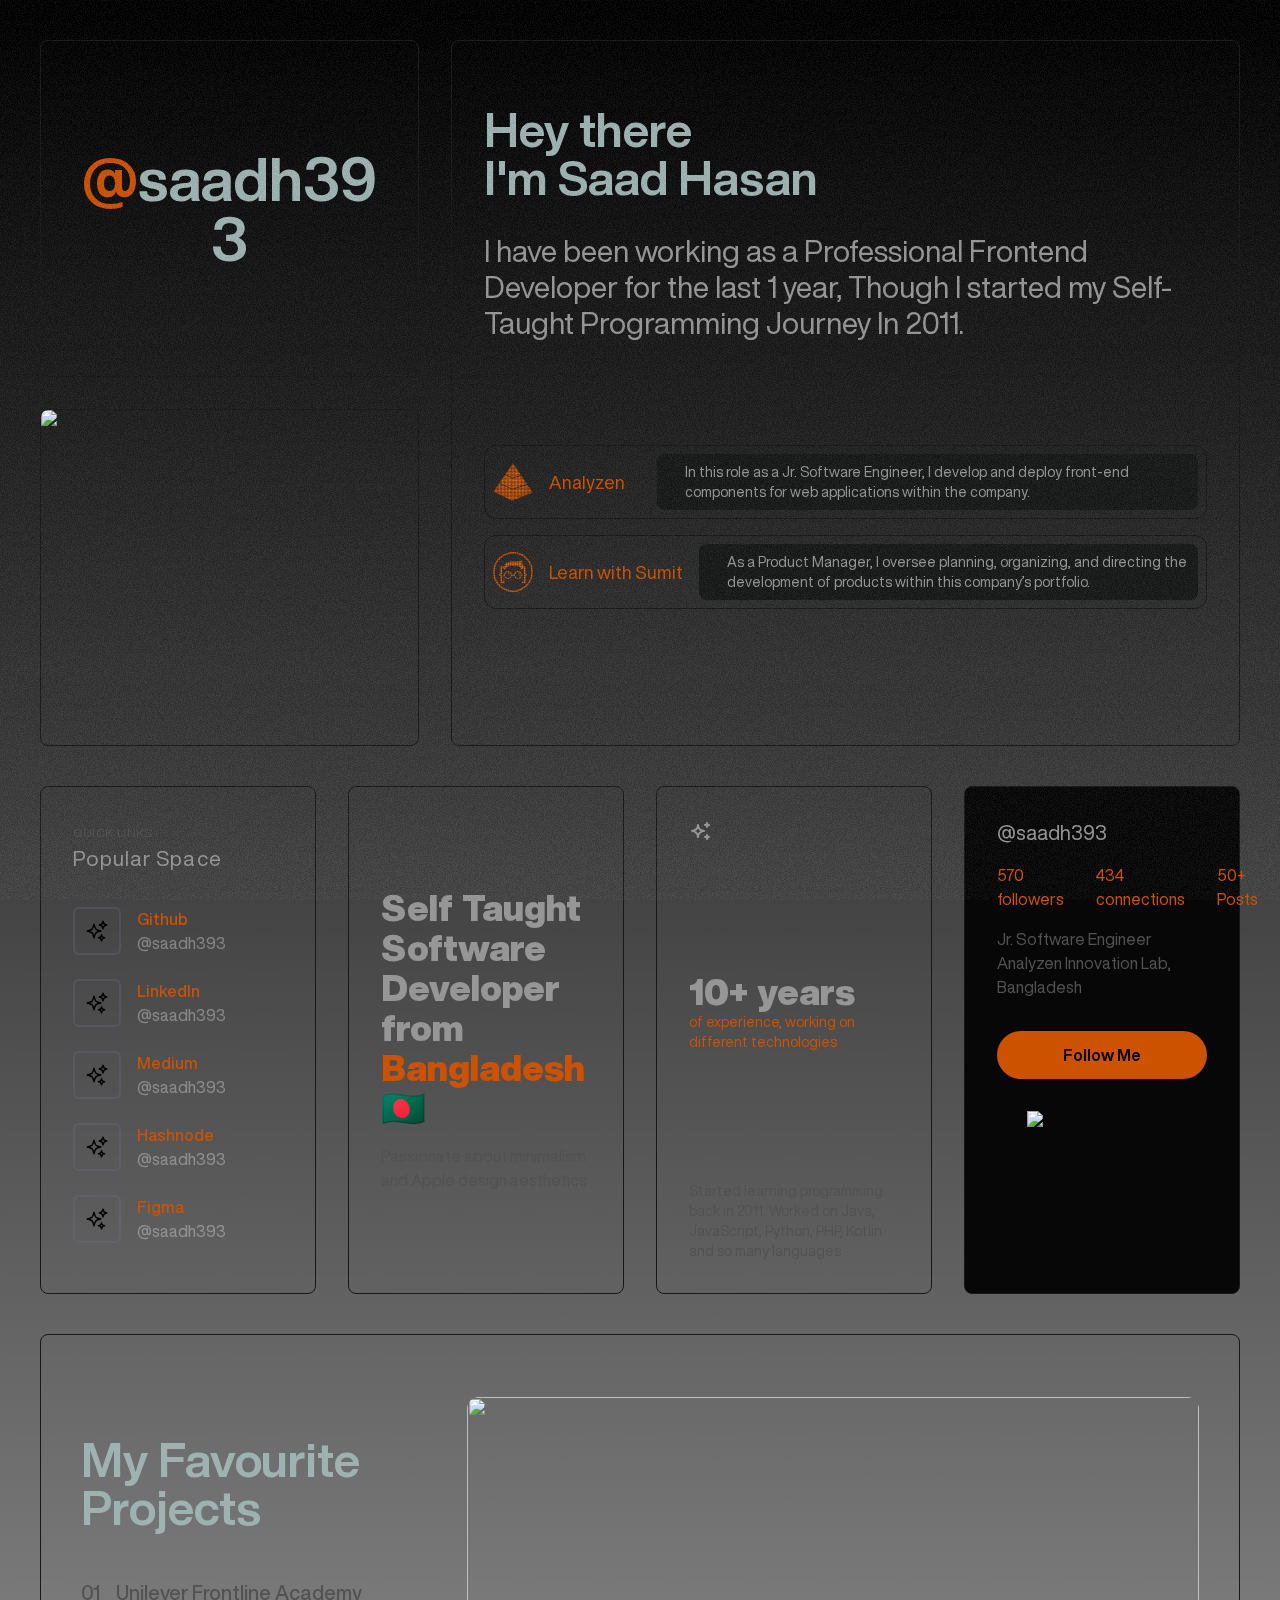
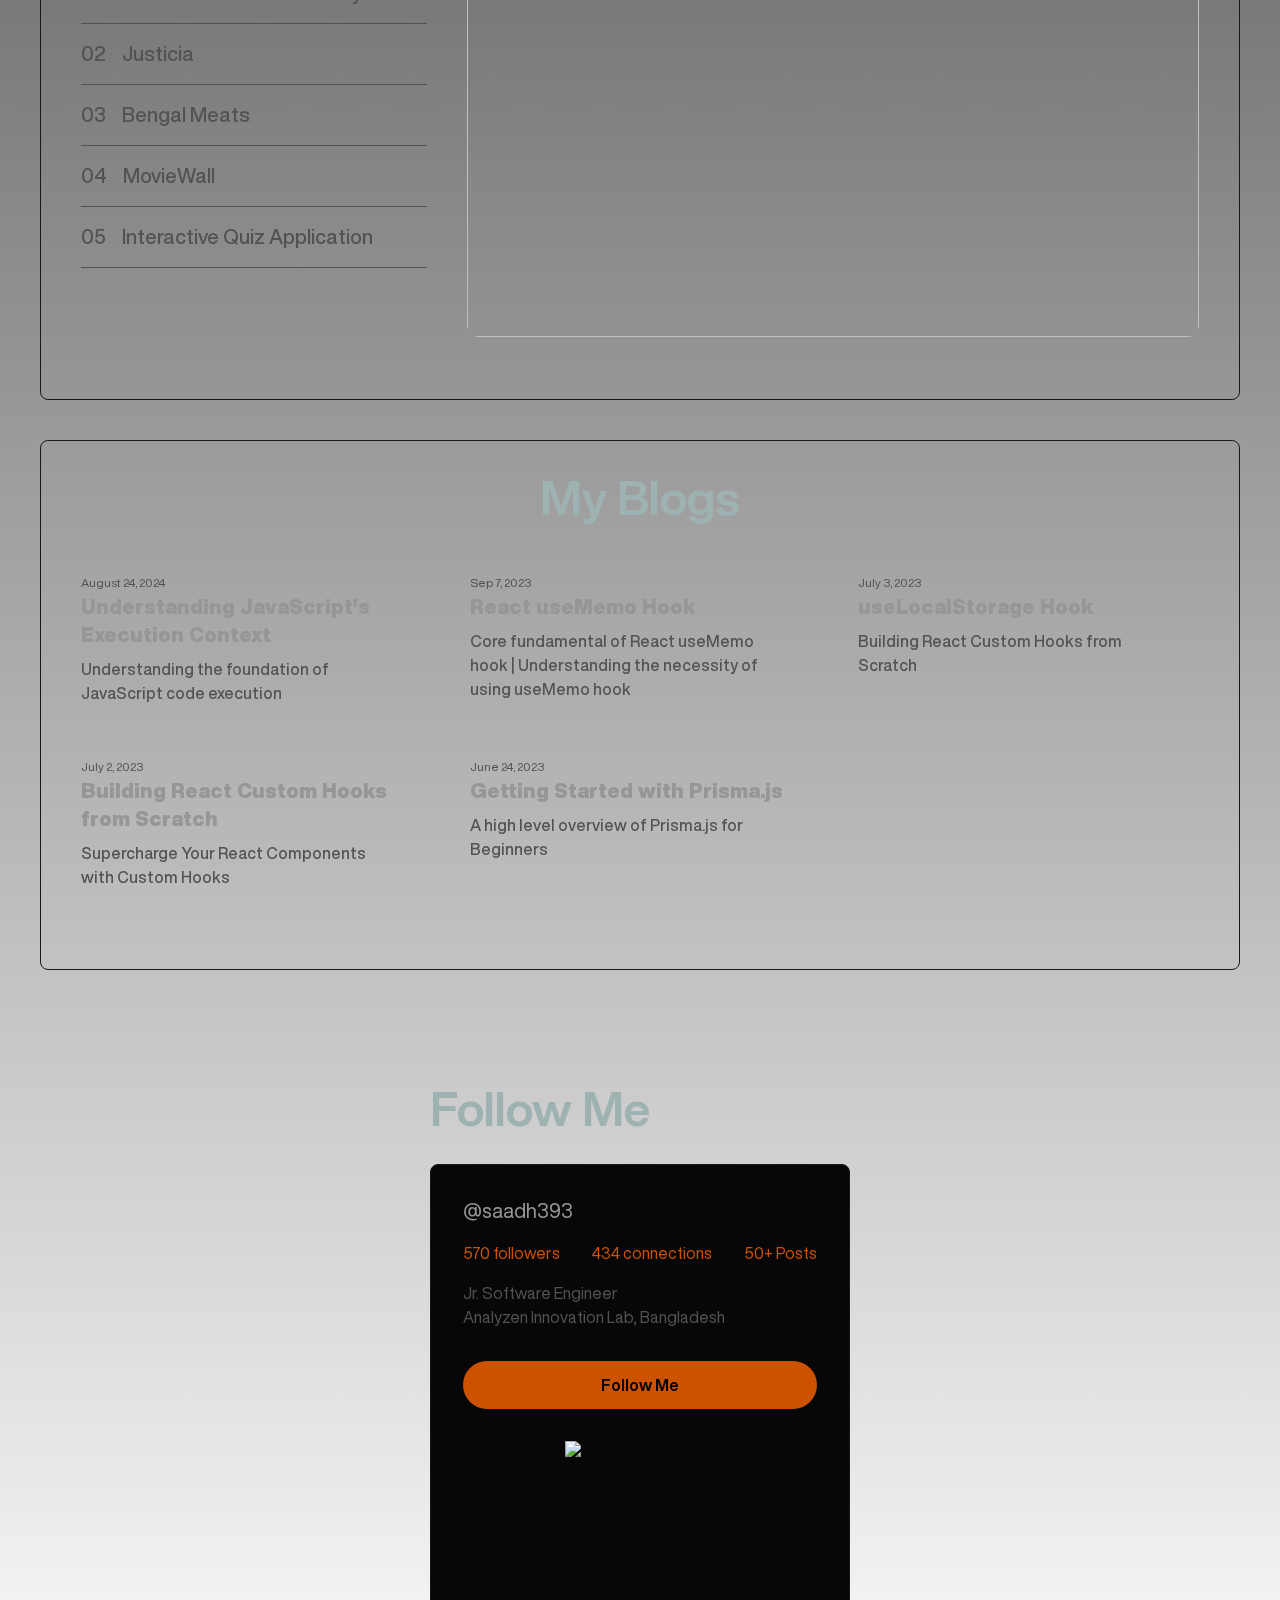
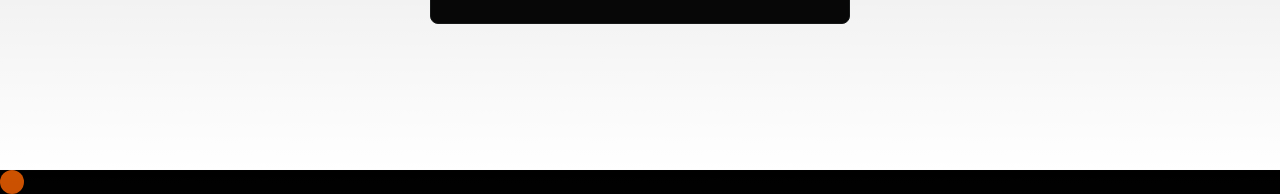
==== index.html @ 58d72fd3 "deploy: f7744016cff8daa5173045a0788182dd26568c4e" ====
<!DOCTYPE html><html lang="en"><head><meta charSet="utf-8"/><meta name="viewport" content="width=device-width, initial-scale=1"/><link rel="preload" href="/_next/static/media/27d00674198d8b02-s.p.ttf" as="font" crossorigin="" type="font/ttf"/><link rel="preload" href="/_next/static/media/b875c54d7ca409d4-s.p.ttf" as="font" crossorigin="" type="font/ttf"/><link rel="preload" href="/_next/static/media/cb822c5352b31f26-s.p.ttf" as="font" crossorigin="" type="font/ttf"/><link rel="preload" href="/_next/static/media/d25d6cd0526e8ba1-s.p.ttf" as="font" crossorigin="" type="font/ttf"/><link rel="preload" href="/_next/static/media/f7d2dc0c270d4b77-s.p.ttf" as="font" crossorigin="" type="font/ttf"/><link rel="stylesheet" href="/_next/static/css/86021305f250bbe9.css" crossorigin="" data-precedence="next"/><link rel="preload" as="script" fetchPriority="low" href="/_next/static/chunks/webpack-fabee07566d10ad5.js" crossorigin=""/><script src="/_next/static/chunks/fd9d1056-6224f41d1be9f49a.js" async="" crossorigin=""></script><script src="/_next/static/chunks/69-f517e5f76b801c81.js" async="" crossorigin=""></script><script src="/_next/static/chunks/main-app-40c67ed6aa6419bc.js" async="" crossorigin=""></script><script src="/_next/static/chunks/250-149fe57f894acf51.js" async=""></script><script src="/_next/static/chunks/703-e48499ab4c43ae9b.js" async=""></script><script src="/_next/static/chunks/app/page-10521dd943ba1251.js" async=""></script><script src="/_next/static/chunks/app/layout-c2e5ef7b3e0beea9.js" async=""></script><title>Saad Hasan - Software Engineer</title><meta name="description" content="Welcome to the Portfolio of Saad Hasan aka Nasimul Hasan"/><meta name="robots" content="index, follow"/><meta name="googlebot" content="index, follow, max-video-preview:-1, max-image-preview:large, max-snippet:-1"/><meta property="og:title" content="Saad Hasan - Software Engineer"/><meta property="og:description" content="Welcome to the Portfolio of Saad Hasan aka Nasimul Hasan"/><meta property="og:url" content="https://saadh393.github.io"/><meta property="og:site_name" content="Saad Hasan - Software Engineer"/><meta property="og:locale" content="en_US"/><meta property="og:image" content="https://saadh393.github.io/images/saad-meta.png"/><meta property="og:image:width" content="1200"/><meta property="og:image:height" content="630"/><meta property="og:image:alt" content="Saad Hasan - Software Engineer"/><meta property="og:type" content="website"/><meta name="twitter:card" content="summary_large_image"/><meta name="twitter:title" content="Saad Hasan - Software Engineer"/><meta name="twitter:description" content="Welcome to the Portfolio of Saad Hasan aka Nasimul Hasan"/><meta name="twitter:image" content="https://saadh393.github.io/images/saad-meta.png"/><meta name="twitter:image:width" content="1200"/><meta name="twitter:image:height" content="630"/><meta name="twitter:image:alt" content="Saad Hasan - Software Engineer"/><link rel="icon" href="/favicon.ico" type="image/x-icon" sizes="16x16"/><meta name="next-size-adjust"/><script src="/_next/static/chunks/polyfills-c67a75d1b6f99dc8.js" crossorigin="" noModule=""></script></head><body class="__className_490d4c bg-black"><main class="flex min-h-screen flex-col items-center justify-between p-2 lg:p-10 space-y-10 max-w-[1919px] mx-auto"><div class="grid grid-cols-1 lg:grid-cols-12 grid-rows-1 lg:grid-rows-2 w-full gap-8"><div class="lg:col-span-4 lg:space-y-8 "><div class="w-full slick-border h-full hidden lg:grid place-items-center"><a target="_blank" title="Saad Hasan" style="line-break:anywhere" class="md:text-3xl lg:text-6xl font-semibold text-center text-[#9eb2b2] cursor-pointer breack" href="https://www.google.com/search?q=%40saadh393&amp;oq=%40saadh393"><span class="text-primary">@</span>saadh393</a></div><div class="slick-border h-72 md:h-72 lg:h-full relative overflow-hidden"><img alt="Picture of the author" loading="lazy" decoding="async" data-nimg="fill" style="position:absolute;height:100%;width:100%;left:0;top:0;right:0;bottom:0;object-fit:cover;color:transparent" sizes="100vw" srcSet="/_next/image?url=https%3A%2F%2Fsaadh393.github.io%2Fimages%2Fsaad-2.jpg&amp;w=640&amp;q=75 640w, /_next/image?url=https%3A%2F%2Fsaadh393.github.io%2Fimages%2Fsaad-2.jpg&amp;w=750&amp;q=75 750w, /_next/image?url=https%3A%2F%2Fsaadh393.github.io%2Fimages%2Fsaad-2.jpg&amp;w=828&amp;q=75 828w, /_next/image?url=https%3A%2F%2Fsaadh393.github.io%2Fimages%2Fsaad-2.jpg&amp;w=1080&amp;q=75 1080w, /_next/image?url=https%3A%2F%2Fsaadh393.github.io%2Fimages%2Fsaad-2.jpg&amp;w=1200&amp;q=75 1200w, /_next/image?url=https%3A%2F%2Fsaadh393.github.io%2Fimages%2Fsaad-2.jpg&amp;w=1920&amp;q=75 1920w, /_next/image?url=https%3A%2F%2Fsaadh393.github.io%2Fimages%2Fsaad-2.jpg&amp;w=2048&amp;q=75 2048w, /_next/image?url=https%3A%2F%2Fsaadh393.github.io%2Fimages%2Fsaad-2.jpg&amp;w=3840&amp;q=75 3840w" src="/_next/image?url=https%3A%2F%2Fsaadh393.github.io%2Fimages%2Fsaad-2.jpg&amp;w=3840&amp;q=75"/></div></div><div class="lg:col-span-8 row-span-5 lg:row-span-2"><div class="slick-border h-full grid place-items-center"><div><div class="my-8"><div><h1 class="font-semibold text-5xl text-[#9eb2b2]"><span id="title">Hey there<br/>I&#x27;m Saad Hasan</span></h1></div></div><p class="text-[#969696] text-3xl">I have been working as a Professional Frontend Developer for the last 1 year, Though I started my Self-Taught Programming Journey In 2011.</p><div class="py-10 w-full space-y-4 my-8 lg:my-16"><div class="flex flex-col lg:flex-row gap-4 slick-border !p-2 !py-4 lg:!py-2 !min-h-min  !rounded-xl mx-auto w-full "><div class="flex items-center gap-4"><img alt="Saad Hasan" loading="lazy" width="40" height="40" decoding="async" data-nimg="1" style="color:transparent" src="/images/experience/analyzen.svg"/><span class="text-primary text-lg">Analyzen</span></div><div class="bg-[#171919] p-2 rounded-lg flex-1 lg:ml-4"><p class="text-sm text-[#969696] lg:pl-5">In this role as a Jr. Software Engineer, I develop and deploy front-end components for web applications within the company.</p></div></div><div class="flex flex-col lg:flex-row gap-4 slick-border !p-2 !py-4 lg:!py-2 !min-h-min  !rounded-xl mx-auto "><div class="flex items-center gap-4 "><img alt="Saad Hasan" loading="lazy" width="40" height="40" decoding="async" data-nimg="1" style="color:transparent" src="/images/experience/lws.svg"/><span class="text-primary text-lg">Learn with Sumit</span></div><div class="bg-[#171919] p-2 rounded-lg flex-1"><p class="text-sm text-[#969696] lg:pl-5">As a Product Manager, I oversee planning, organizing, and directing the development of products within this company’s portfolio.</p></div></div></div></div></div></div></div><div class="grid grid-cols-1 sm:grid-cols-2 md:grid-cols-2 lg:grid-cols-4 gap-4 lg:gap-8 "><div class="slick-border h-[500px] lg:h-full"><div class="mb-6"><span class="text-[#525252] text-xs tracking-wider">QUICK LINKS</span><h3 class="text-[#969696] text-[21px]  tracking-wider">Popular Space</h3></div><div class="space-y-2"><a title="Github of Saad Hasan" class="flex items-center gap-4 hover:bg-trinary/30 hover:scale-105 py-2 hover:border-trinary rounded-md transition-all" href="https://github.com/saadh393/"><div class="border-gray-500/30 h-12 w-12 border-2 rounded-md grid place-items-center"><svg xmlns="http://www.w3.org/2000/svg" fill="none" viewBox="0 0 24 24" stroke-width="1.5" stroke="currentColor" class="w-6 h-6"><path stroke-linecap="round" stroke-linejoin="round" d="M9.813 15.904 9 18.75l-.813-2.846a4.5 4.5 0 0 0-3.09-3.09L2.25 12l2.846-.813a4.5 4.5 0 0 0 3.09-3.09L9 5.25l.813 2.846a4.5 4.5 0 0 0 3.09 3.09L15.75 12l-2.846.813a4.5 4.5 0 0 0-3.09 3.09ZM18.259 8.715 18 9.75l-.259-1.035a3.375 3.375 0 0 0-2.455-2.456L14.25 6l1.036-.259a3.375 3.375 0 0 0 2.455-2.456L18 2.25l.259 1.035a3.375 3.375 0 0 0 2.456 2.456L21.75 6l-1.035.259a3.375 3.375 0 0 0-2.456 2.456ZM16.894 20.567 16.5 21.75l-.394-1.183a2.25 2.25 0 0 0-1.423-1.423L13.5 18.75l1.183-.394a2.25 2.25 0 0 0 1.423-1.423l.394-1.183.394 1.183a2.25 2.25 0 0 0 1.423 1.423l1.183.394-1.183.394a2.25 2.25 0 0 0-1.423 1.423Z"></path></svg></div><div><h3 class="text-primary font-medium">Github</h3><span class="text-gray-200/40">@saadh393</span></div></a><a title="LinkedIn of Saad Hasan" class="flex items-center gap-4 hover:bg-trinary/30 hover:scale-105 py-2 hover:border-trinary rounded-md transition-all" href="https://www.linkedin.com/in/saadh393/"><div class="border-gray-500/30 h-12 w-12 border-2 rounded-md grid place-items-center"><svg xmlns="http://www.w3.org/2000/svg" fill="none" viewBox="0 0 24 24" stroke-width="1.5" stroke="currentColor" class="w-6 h-6"><path stroke-linecap="round" stroke-linejoin="round" d="M9.813 15.904 9 18.75l-.813-2.846a4.5 4.5 0 0 0-3.09-3.09L2.25 12l2.846-.813a4.5 4.5 0 0 0 3.09-3.09L9 5.25l.813 2.846a4.5 4.5 0 0 0 3.09 3.09L15.75 12l-2.846.813a4.5 4.5 0 0 0-3.09 3.09ZM18.259 8.715 18 9.75l-.259-1.035a3.375 3.375 0 0 0-2.455-2.456L14.25 6l1.036-.259a3.375 3.375 0 0 0 2.455-2.456L18 2.25l.259 1.035a3.375 3.375 0 0 0 2.456 2.456L21.75 6l-1.035.259a3.375 3.375 0 0 0-2.456 2.456ZM16.894 20.567 16.5 21.75l-.394-1.183a2.25 2.25 0 0 0-1.423-1.423L13.5 18.75l1.183-.394a2.25 2.25 0 0 0 1.423-1.423l.394-1.183.394 1.183a2.25 2.25 0 0 0 1.423 1.423l1.183.394-1.183.394a2.25 2.25 0 0 0-1.423 1.423Z"></path></svg></div><div><h3 class="text-primary font-medium">LinkedIn</h3><span class="text-gray-200/40">@saadh393</span></div></a><a title="Medium of Saad Hasan" class="flex items-center gap-4 hover:bg-trinary/30 hover:scale-105 py-2 hover:border-trinary rounded-md transition-all" href="https://medium.com/@saadh393"><div class="border-gray-500/30 h-12 w-12 border-2 rounded-md grid place-items-center"><svg xmlns="http://www.w3.org/2000/svg" fill="none" viewBox="0 0 24 24" stroke-width="1.5" stroke="currentColor" class="w-6 h-6"><path stroke-linecap="round" stroke-linejoin="round" d="M9.813 15.904 9 18.75l-.813-2.846a4.5 4.5 0 0 0-3.09-3.09L2.25 12l2.846-.813a4.5 4.5 0 0 0 3.09-3.09L9 5.25l.813 2.846a4.5 4.5 0 0 0 3.09 3.09L15.75 12l-2.846.813a4.5 4.5 0 0 0-3.09 3.09ZM18.259 8.715 18 9.75l-.259-1.035a3.375 3.375 0 0 0-2.455-2.456L14.25 6l1.036-.259a3.375 3.375 0 0 0 2.455-2.456L18 2.25l.259 1.035a3.375 3.375 0 0 0 2.456 2.456L21.75 6l-1.035.259a3.375 3.375 0 0 0-2.456 2.456ZM16.894 20.567 16.5 21.75l-.394-1.183a2.25 2.25 0 0 0-1.423-1.423L13.5 18.75l1.183-.394a2.25 2.25 0 0 0 1.423-1.423l.394-1.183.394 1.183a2.25 2.25 0 0 0 1.423 1.423l1.183.394-1.183.394a2.25 2.25 0 0 0-1.423 1.423Z"></path></svg></div><div><h3 class="text-primary font-medium">Medium</h3><span class="text-gray-200/40">@saadh393</span></div></a><a title="Hashnode of Saad Hasan" class="flex items-center gap-4 hover:bg-trinary/30 hover:scale-105 py-2 hover:border-trinary rounded-md transition-all" href="https://saadh393.hashnode.dev/"><div class="border-gray-500/30 h-12 w-12 border-2 rounded-md grid place-items-center"><svg xmlns="http://www.w3.org/2000/svg" fill="none" viewBox="0 0 24 24" stroke-width="1.5" stroke="currentColor" class="w-6 h-6"><path stroke-linecap="round" stroke-linejoin="round" d="M9.813 15.904 9 18.75l-.813-2.846a4.5 4.5 0 0 0-3.09-3.09L2.25 12l2.846-.813a4.5 4.5 0 0 0 3.09-3.09L9 5.25l.813 2.846a4.5 4.5 0 0 0 3.09 3.09L15.75 12l-2.846.813a4.5 4.5 0 0 0-3.09 3.09ZM18.259 8.715 18 9.75l-.259-1.035a3.375 3.375 0 0 0-2.455-2.456L14.25 6l1.036-.259a3.375 3.375 0 0 0 2.455-2.456L18 2.25l.259 1.035a3.375 3.375 0 0 0 2.456 2.456L21.75 6l-1.035.259a3.375 3.375 0 0 0-2.456 2.456ZM16.894 20.567 16.5 21.75l-.394-1.183a2.25 2.25 0 0 0-1.423-1.423L13.5 18.75l1.183-.394a2.25 2.25 0 0 0 1.423-1.423l.394-1.183.394 1.183a2.25 2.25 0 0 0 1.423 1.423l1.183.394-1.183.394a2.25 2.25 0 0 0-1.423 1.423Z"></path></svg></div><div><h3 class="text-primary font-medium">Hashnode</h3><span class="text-gray-200/40">@saadh393</span></div></a><a title="Figma of Saad Hasan" class="flex items-center gap-4 hover:bg-trinary/30 hover:scale-105 py-2 hover:border-trinary rounded-md transition-all" href="https://figma.com/@saadh393"><div class="border-gray-500/30 h-12 w-12 border-2 rounded-md grid place-items-center"><svg xmlns="http://www.w3.org/2000/svg" fill="none" viewBox="0 0 24 24" stroke-width="1.5" stroke="currentColor" class="w-6 h-6"><path stroke-linecap="round" stroke-linejoin="round" d="M9.813 15.904 9 18.75l-.813-2.846a4.5 4.5 0 0 0-3.09-3.09L2.25 12l2.846-.813a4.5 4.5 0 0 0 3.09-3.09L9 5.25l.813 2.846a4.5 4.5 0 0 0 3.09 3.09L15.75 12l-2.846.813a4.5 4.5 0 0 0-3.09 3.09ZM18.259 8.715 18 9.75l-.259-1.035a3.375 3.375 0 0 0-2.455-2.456L14.25 6l1.036-.259a3.375 3.375 0 0 0 2.455-2.456L18 2.25l.259 1.035a3.375 3.375 0 0 0 2.456 2.456L21.75 6l-1.035.259a3.375 3.375 0 0 0-2.456 2.456ZM16.894 20.567 16.5 21.75l-.394-1.183a2.25 2.25 0 0 0-1.423-1.423L13.5 18.75l1.183-.394a2.25 2.25 0 0 0 1.423-1.423l.394-1.183.394 1.183a2.25 2.25 0 0 0 1.423 1.423l1.183.394-1.183.394a2.25 2.25 0 0 0-1.423 1.423Z"></path></svg></div><div><h3 class="text-primary font-medium">Figma</h3><span class="text-gray-200/40">@saadh393</span></div></a></div></div><div class="slick-border h-[500px] lg:h-full grid place-items-center"><div class=""><h2 class="font-bold text-4xl text-secondary">Self Taught Software Developer from <span class="text-primary">Bangladesh 🇧🇩</span></h2><p class="text-trinary mt-4 ">Passionate about minimalism and Apple design aesthetics</p></div></div><div class="slick-border h-[500px] lg:h-full flex flex-col justify-between"><div class="text-left block mr-auto"><svg xmlns="http://www.w3.org/2000/svg" width="24" height="24" viewBox="0 0 24 24" fill="none" stroke="currentColor" stroke-width="2" stroke-linecap="round" stroke-linejoin="round" class="text-secondary"><path stroke="none" d="M0 0h24v24H0z" fill="none"></path><path d="M16 18a2 2 0 0 1 2 2a2 2 0 0 1 2 -2a2 2 0 0 1 -2 -2a2 2 0 0 1 -2 2zm0 -12a2 2 0 0 1 2 2a2 2 0 0 1 2 -2a2 2 0 0 1 -2 -2a2 2 0 0 1 -2 2zm-7 12a6 6 0 0 1 6 -6a6 6 0 0 1 -6 -6a6 6 0 0 1 -6 6a6 6 0 0 1 6 6z"></path></svg></div><div class=""><h2 class="font-bold text-4xl text-secondary">10+ years</h2><p class="text-primary  text-sm">of experience, working on different technologies</p></div><div><p class="text-sm text-trinary">Started learning programming back in 2011. Worked on Java, JavaScript, Python, PHP, Kotlin and so many languages</p></div></div><div class="bg-[#070707] p-8 slick-border rounded-lg max-w-3xl w-full"><p class="text-secondary text-xl">@saadh393</p><ul class="flex items-center gap-8 text-primary  my-4"><li>570 followers</li><li>434 connections</li><li>50+ Posts</li></ul><div class="text-trinary"><p>Jr. Software Engineer</p><p>Analyzen Innovation Lab, Bangladesh</p></div><a target="_blank" href="https://www.linkedin.com/in/saadh393/"><div class="cursor-pointer bg-primary text-center px-8 py-3 text-black font-semibold hover:scale-105 transition-transform rounded-full my-8">Follow Me</div></a><div><img alt="Saad Hasan" loading="lazy" width="150" height="150" decoding="async" data-nimg="1" class="mx-auto" style="color:transparent" srcSet="/_next/image?url=%2Fimages%2Fqr-code.png&amp;w=256&amp;q=75 1x, /_next/image?url=%2Fimages%2Fqr-code.png&amp;w=384&amp;q=75 2x" src="/_next/image?url=%2Fimages%2Fqr-code.png&amp;w=384&amp;q=75"/></div></div></div><section class="slick-border  w-full rounded-lg  md:!px-10 grid place-items-center"><div class="lg:grid lg:grid-cols-3  gap-10 items-center lg:min-h-[600px]"><div><div><h1 class="font-semibold text-5xl text-[#9eb2b2]">My Favourite Projects</h1></div><div class="py-8"><div class="text-trinary flex gap-4 text-xl border-b border-trinary py-4 font-medium hover:text-white cursor-pointer transition-colors"><div>0<!-- -->1</div><p>Unilever Frontline Academy</p></div><div class="text-trinary flex gap-4 text-xl border-b border-trinary py-4 font-medium hover:text-white cursor-pointer transition-colors"><div>0<!-- -->2</div><p>Justicia</p></div><div class="text-trinary flex gap-4 text-xl border-b border-trinary py-4 font-medium hover:text-white cursor-pointer transition-colors"><div>0<!-- -->3</div><p>Bengal Meats</p></div><div class="text-trinary flex gap-4 text-xl border-b border-trinary py-4 font-medium hover:text-white cursor-pointer transition-colors"><div>0<!-- -->4</div><p>MovieWall</p></div><div class="text-trinary flex gap-4 text-xl border-b border-trinary py-4 font-medium hover:text-white cursor-pointer transition-colors"><div>0<!-- -->5</div><p>Interactive Quiz Application</p></div></div></div><div class="col-span-2"><div class="h-[540px] w-full overflow-hidden rounded-xl "><div class="relative w-full h-full overflow-hidden transition-transform duration-500 ease-in-out" style="transform:translateY(-0px)" data-calculations="0"><img alt="" loading="lazy" decoding="async" data-nimg="fill" style="position:absolute;height:100%;width:100%;left:0;top:0;right:0;bottom:0;object-fit:cover;color:transparent" sizes="100vw" srcSet="/_next/image?url=https%3A%2F%2Fsaadh393.github.io%2Fimages%2Fprojects%2Funiliver.png&amp;w=640&amp;q=75 640w, /_next/image?url=https%3A%2F%2Fsaadh393.github.io%2Fimages%2Fprojects%2Funiliver.png&amp;w=750&amp;q=75 750w, /_next/image?url=https%3A%2F%2Fsaadh393.github.io%2Fimages%2Fprojects%2Funiliver.png&amp;w=828&amp;q=75 828w, /_next/image?url=https%3A%2F%2Fsaadh393.github.io%2Fimages%2Fprojects%2Funiliver.png&amp;w=1080&amp;q=75 1080w, /_next/image?url=https%3A%2F%2Fsaadh393.github.io%2Fimages%2Fprojects%2Funiliver.png&amp;w=1200&amp;q=75 1200w, /_next/image?url=https%3A%2F%2Fsaadh393.github.io%2Fimages%2Fprojects%2Funiliver.png&amp;w=1920&amp;q=75 1920w, /_next/image?url=https%3A%2F%2Fsaadh393.github.io%2Fimages%2Fprojects%2Funiliver.png&amp;w=2048&amp;q=75 2048w, /_next/image?url=https%3A%2F%2Fsaadh393.github.io%2Fimages%2Fprojects%2Funiliver.png&amp;w=3840&amp;q=75 3840w" src="/_next/image?url=https%3A%2F%2Fsaadh393.github.io%2Fimages%2Fprojects%2Funiliver.png&amp;w=3840&amp;q=75"/></div><div class="relative w-full h-full overflow-hidden transition-transform duration-500 ease-in-out" style="transform:translateY(-0px)" data-calculations="0"><img alt="" loading="lazy" decoding="async" data-nimg="fill" style="position:absolute;height:100%;width:100%;left:0;top:0;right:0;bottom:0;object-fit:cover;color:transparent" sizes="100vw" srcSet="/_next/image?url=https%3A%2F%2Fsaadh393.github.io%2Fimages%2Fprojects%2Fjusticia.png&amp;w=640&amp;q=75 640w, /_next/image?url=https%3A%2F%2Fsaadh393.github.io%2Fimages%2Fprojects%2Fjusticia.png&amp;w=750&amp;q=75 750w, /_next/image?url=https%3A%2F%2Fsaadh393.github.io%2Fimages%2Fprojects%2Fjusticia.png&amp;w=828&amp;q=75 828w, /_next/image?url=https%3A%2F%2Fsaadh393.github.io%2Fimages%2Fprojects%2Fjusticia.png&amp;w=1080&amp;q=75 1080w, /_next/image?url=https%3A%2F%2Fsaadh393.github.io%2Fimages%2Fprojects%2Fjusticia.png&amp;w=1200&amp;q=75 1200w, /_next/image?url=https%3A%2F%2Fsaadh393.github.io%2Fimages%2Fprojects%2Fjusticia.png&amp;w=1920&amp;q=75 1920w, /_next/image?url=https%3A%2F%2Fsaadh393.github.io%2Fimages%2Fprojects%2Fjusticia.png&amp;w=2048&amp;q=75 2048w, /_next/image?url=https%3A%2F%2Fsaadh393.github.io%2Fimages%2Fprojects%2Fjusticia.png&amp;w=3840&amp;q=75 3840w" src="/_next/image?url=https%3A%2F%2Fsaadh393.github.io%2Fimages%2Fprojects%2Fjusticia.png&amp;w=3840&amp;q=75"/></div><div class="relative w-full h-full overflow-hidden transition-transform duration-500 ease-in-out" style="transform:translateY(-0px)" data-calculations="0"><img alt="" loading="lazy" decoding="async" data-nimg="fill" style="position:absolute;height:100%;width:100%;left:0;top:0;right:0;bottom:0;object-fit:cover;color:transparent" sizes="100vw" srcSet="/_next/image?url=https%3A%2F%2Fsaadh393.github.io%2Fimages%2Fprojects%2Fbengalmeats.png&amp;w=640&amp;q=75 640w, /_next/image?url=https%3A%2F%2Fsaadh393.github.io%2Fimages%2Fprojects%2Fbengalmeats.png&amp;w=750&amp;q=75 750w, /_next/image?url=https%3A%2F%2Fsaadh393.github.io%2Fimages%2Fprojects%2Fbengalmeats.png&amp;w=828&amp;q=75 828w, /_next/image?url=https%3A%2F%2Fsaadh393.github.io%2Fimages%2Fprojects%2Fbengalmeats.png&amp;w=1080&amp;q=75 1080w, /_next/image?url=https%3A%2F%2Fsaadh393.github.io%2Fimages%2Fprojects%2Fbengalmeats.png&amp;w=1200&amp;q=75 1200w, /_next/image?url=https%3A%2F%2Fsaadh393.github.io%2Fimages%2Fprojects%2Fbengalmeats.png&amp;w=1920&amp;q=75 1920w, /_next/image?url=https%3A%2F%2Fsaadh393.github.io%2Fimages%2Fprojects%2Fbengalmeats.png&amp;w=2048&amp;q=75 2048w, /_next/image?url=https%3A%2F%2Fsaadh393.github.io%2Fimages%2Fprojects%2Fbengalmeats.png&amp;w=3840&amp;q=75 3840w" src="/_next/image?url=https%3A%2F%2Fsaadh393.github.io%2Fimages%2Fprojects%2Fbengalmeats.png&amp;w=3840&amp;q=75"/></div><div class="relative w-full h-full overflow-hidden transition-transform duration-500 ease-in-out" style="transform:translateY(-0px)" data-calculations="0"><img alt="" loading="lazy" decoding="async" data-nimg="fill" style="position:absolute;height:100%;width:100%;left:0;top:0;right:0;bottom:0;object-fit:cover;color:transparent" sizes="100vw" srcSet="/_next/image?url=https%3A%2F%2Fsaadh393.github.io%2Fimages%2Fprojects%2FMovieWall.webp&amp;w=640&amp;q=75 640w, /_next/image?url=https%3A%2F%2Fsaadh393.github.io%2Fimages%2Fprojects%2FMovieWall.webp&amp;w=750&amp;q=75 750w, /_next/image?url=https%3A%2F%2Fsaadh393.github.io%2Fimages%2Fprojects%2FMovieWall.webp&amp;w=828&amp;q=75 828w, /_next/image?url=https%3A%2F%2Fsaadh393.github.io%2Fimages%2Fprojects%2FMovieWall.webp&amp;w=1080&amp;q=75 1080w, /_next/image?url=https%3A%2F%2Fsaadh393.github.io%2Fimages%2Fprojects%2FMovieWall.webp&amp;w=1200&amp;q=75 1200w, /_next/image?url=https%3A%2F%2Fsaadh393.github.io%2Fimages%2Fprojects%2FMovieWall.webp&amp;w=1920&amp;q=75 1920w, /_next/image?url=https%3A%2F%2Fsaadh393.github.io%2Fimages%2Fprojects%2FMovieWall.webp&amp;w=2048&amp;q=75 2048w, /_next/image?url=https%3A%2F%2Fsaadh393.github.io%2Fimages%2Fprojects%2FMovieWall.webp&amp;w=3840&amp;q=75 3840w" src="/_next/image?url=https%3A%2F%2Fsaadh393.github.io%2Fimages%2Fprojects%2FMovieWall.webp&amp;w=3840&amp;q=75"/></div><div class="relative w-full h-full overflow-hidden transition-transform duration-500 ease-in-out" style="transform:translateY(-0px)" data-calculations="0"><img alt="" loading="lazy" decoding="async" data-nimg="fill" style="position:absolute;height:100%;width:100%;left:0;top:0;right:0;bottom:0;object-fit:cover;color:transparent" sizes="100vw" srcSet="/_next/image?url=https%3A%2F%2Fsaadh393.github.io%2Fimages%2Fprojects%2FQuizApplication.webp&amp;w=640&amp;q=75 640w, /_next/image?url=https%3A%2F%2Fsaadh393.github.io%2Fimages%2Fprojects%2FQuizApplication.webp&amp;w=750&amp;q=75 750w, /_next/image?url=https%3A%2F%2Fsaadh393.github.io%2Fimages%2Fprojects%2FQuizApplication.webp&amp;w=828&amp;q=75 828w, /_next/image?url=https%3A%2F%2Fsaadh393.github.io%2Fimages%2Fprojects%2FQuizApplication.webp&amp;w=1080&amp;q=75 1080w, /_next/image?url=https%3A%2F%2Fsaadh393.github.io%2Fimages%2Fprojects%2FQuizApplication.webp&amp;w=1200&amp;q=75 1200w, /_next/image?url=https%3A%2F%2Fsaadh393.github.io%2Fimages%2Fprojects%2FQuizApplication.webp&amp;w=1920&amp;q=75 1920w, /_next/image?url=https%3A%2F%2Fsaadh393.github.io%2Fimages%2Fprojects%2FQuizApplication.webp&amp;w=2048&amp;q=75 2048w, /_next/image?url=https%3A%2F%2Fsaadh393.github.io%2Fimages%2Fprojects%2FQuizApplication.webp&amp;w=3840&amp;q=75 3840w" src="/_next/image?url=https%3A%2F%2Fsaadh393.github.io%2Fimages%2Fprojects%2FQuizApplication.webp&amp;w=3840&amp;q=75"/></div></div></div></div></section><section class="slick-border  w-full rounded-lg  md:!px-10 grid place-items-center"><div><h1 class="font-semibold text-5xl text-[#9eb2b2]">My Blogs</h1></div><div class="grid grid-cols-1 md:grid-cols-2 lg:grid-cols-3 gap-12 my-12"><div><span class="text-trinary text-xs">August 24, 2024</span><a class="text-secondary font-bold text-xl hover:text-primary cursor-pointer block" href="/blogs/javascript-execution-context">Understanding JavaScript&#x27;s Execution Context</a><p class="text-trinary font-medium mt-2 pr-6">Understanding the foundation of JavaScript code execution</p></div><div><span class="text-trinary text-xs">Sep 7, 2023</span><a class="text-secondary font-bold text-xl hover:text-primary cursor-pointer block" href="https://saadh393.hashnode.dev/react-usememo-hook">React useMemo Hook</a><p class="text-trinary font-medium mt-2 pr-6">Core fundamental of React useMemo hook | Understanding the necessity of using useMemo hook</p></div><div><span class="text-trinary text-xs">July 3, 2023</span><a class="text-secondary font-bold text-xl hover:text-primary cursor-pointer block" href="https://saadh393.hashnode.dev/uselocalstorage-hook-building-react-custom-hooks-from-scratch">useLocalStorage Hook</a><p class="text-trinary font-medium mt-2 pr-6">Building React Custom Hooks from Scratch</p></div><div><span class="text-trinary text-xs">July 2, 2023</span><a class="text-secondary font-bold text-xl hover:text-primary cursor-pointer block" href="https://saadh393.hashnode.dev/building-react-custom-hooks-from-scratch">Building React Custom Hooks from Scratch</a><p class="text-trinary font-medium mt-2 pr-6">Supercharge Your React Components with Custom Hooks</p></div><div><span class="text-trinary text-xs">June 24, 2023</span><a class="text-secondary font-bold text-xl hover:text-primary cursor-pointer block" href="https://saadh393.hashnode.dev/getting-started-with-prismajs">Getting Started with Prisma.js</a><p class="text-trinary font-medium mt-2 pr-6">A high level overview of Prisma.js for Beginners</p></div></div></section><div class="h-[80vh] grid place-items-center"><div><div><h1 class="font-semibold text-5xl text-[#9eb2b2]">Follow Me</h1></div><div class="bg-[#070707] p-8 my-8 slick-border rounded-lg max-w-3xl w-full"><p class="text-secondary text-xl">@saadh393</p><ul class="flex items-center gap-8 text-primary  my-4"><li>570 followers</li><li>434 connections</li><li>50+ Posts</li></ul><div class="text-trinary"><p>Jr. Software Engineer</p><p>Analyzen Innovation Lab, Bangladesh</p></div><a target="_blank" href="https://www.linkedin.com/in/saadh393/"><div class="cursor-pointer bg-primary text-center px-8 py-3 text-black font-semibold hover:scale-105 transition-transform rounded-full my-8">Follow Me</div></a><div><img alt="Saad Hasan" loading="lazy" width="150" height="150" decoding="async" data-nimg="1" class="mx-auto" style="color:transparent" srcSet="/_next/image?url=https%3A%2F%2Fsaadh393.github.io%2Fimages%2Fqr-code.png&amp;w=256&amp;q=75 1x, /_next/image?url=https%3A%2F%2Fsaadh393.github.io%2Fimages%2Fqr-code.png&amp;w=384&amp;q=75 2x" src="/_next/image?url=https%3A%2F%2Fsaadh393.github.io%2Fimages%2Fqr-code.png&amp;w=384&amp;q=75"/></div></div></div></div></main><div class="z-[999] fixed mix-blend-normal left-0 top-0 right-0 bottom-0 h-full w-full bg-[url(&#x27;/images/grain-slow.gif&#x27;)] opacity-[.04] pointer-events-none"></div><div id="cursor" class="bg-primary w-6 h-6 mix-blend-difference rounded-full absolute  transition-transform duration-[150ms]"></div><script src="/_next/static/chunks/webpack-fabee07566d10ad5.js" crossorigin="" async=""></script><script>(self.__next_f=self.__next_f||[]).push([0]);self.__next_f.push([2,null])</script><script>self.__next_f.push([1,"1:HL[\"/_next/static/media/27d00674198d8b02-s.p.ttf\",\"font\",{\"crossOrigin\":\"\",\"type\":\"font/ttf\"}]\n2:HL[\"/_next/static/media/b875c54d7ca409d4-s.p.ttf\",\"font\",{\"crossOrigin\":\"\",\"type\":\"font/ttf\"}]\n3:HL[\"/_next/static/media/cb822c5352b31f26-s.p.ttf\",\"font\",{\"crossOrigin\":\"\",\"type\":\"font/ttf\"}]\n4:HL[\"/_next/static/media/d25d6cd0526e8ba1-s.p.ttf\",\"font\",{\"crossOrigin\":\"\",\"type\":\"font/ttf\"}]\n5:HL[\"/_next/static/media/f7d2dc0c270d4b77-s.p.ttf\",\"font\",{\"crossOrigin\":\"\",\"type\":\"font/ttf\"}]\n6:HL[\"/_next/static/css/860"])</script><script>self.__next_f.push([1,"21305f250bbe9.css\",\"style\",{\"crossOrigin\":\"\"}]\n0:\"$L7\"\n"])</script><script>self.__next_f.push([1,"8:I[7690,[],\"\"]\na:I[5250,[\"250\",\"static/chunks/250-149fe57f894acf51.js\",\"703\",\"static/chunks/703-e48499ab4c43ae9b.js\",\"931\",\"static/chunks/app/page-10521dd943ba1251.js\"],\"\"]\nb:I[1749,[\"250\",\"static/chunks/250-149fe57f894acf51.js\",\"703\",\"static/chunks/703-e48499ab4c43ae9b.js\",\"931\",\"static/chunks/app/page-10521dd943ba1251.js\"],\"Image\"]\nc:I[9068,[\"250\",\"static/chunks/250-149fe57f894acf51.js\",\"703\",\"static/chunks/703-e48499ab4c43ae9b.js\",\"931\",\"static/chunks/app/page-10521dd943ba1251.js\"],\"\"]\nd:I[9220,[\"250\",\""])</script><script>self.__next_f.push([1,"static/chunks/250-149fe57f894acf51.js\",\"703\",\"static/chunks/703-e48499ab4c43ae9b.js\",\"931\",\"static/chunks/app/page-10521dd943ba1251.js\"],\"\"]\ne:I[5613,[],\"\"]\nf:I[1778,[],\"\"]\n10:I[6669,[\"185\",\"static/chunks/app/layout-c2e5ef7b3e0beea9.js\"],\"\"]\n12:I[8955,[],\"\"]\n13:[]\n"])</script><script>self.__next_f.push([1,"7:[[[\"$\",\"link\",\"0\",{\"rel\":\"stylesheet\",\"href\":\"/_next/static/css/86021305f250bbe9.css\",\"precedence\":\"next\",\"crossOrigin\":\"\"}]],[\"$\",\"$L8\",null,{\"buildId\":\"S2IiKYYoTTimHq7wyUPuq\",\"assetPrefix\":\"\",\"initialCanonicalUrl\":\"/\",\"initialTree\":[\"\",{\"children\":[\"__PAGE__\",{}]},\"$undefined\",\"$undefined\",true],\"initialSeedData\":[\"\",{\"children\":[\"__PAGE__\",{},[\"$L9\",[\"$\",\"main\",null,{\"className\":\"flex min-h-screen flex-col items-center justify-between p-2 lg:p-10 space-y-10 max-w-[1919px] mx-auto\",\"children\":[[\"$\",\"div\",null,{\"className\":\"grid grid-cols-1 lg:grid-cols-12 grid-rows-1 lg:grid-rows-2 w-full gap-8\",\"children\":[[\"$\",\"div\",null,{\"className\":\"lg:col-span-4 lg:space-y-8 \",\"children\":[[\"$\",\"div\",null,{\"className\":\"w-full slick-border h-full hidden lg:grid place-items-center\",\"children\":[\"$\",\"$La\",null,{\"target\":\"_blank\",\"title\":\"Saad Hasan\",\"href\":\"https://www.google.com/search?q=%40saadh393\u0026oq=%40saadh393\",\"style\":{\"lineBreak\":\"anywhere\"},\"className\":\"md:text-3xl lg:text-6xl font-semibold text-center text-[#9eb2b2] cursor-pointer breack\",\"children\":[[\"$\",\"span\",null,{\"className\":\"text-primary\",\"children\":\"@\"}],\"saadh393\"]}]}],[\"$\",\"div\",null,{\"className\":\"slick-border h-72 md:h-72 lg:h-full relative overflow-hidden\",\"children\":[\"$\",\"$Lb\",null,{\"src\":\"https://saadh393.github.io/images/saad-2.jpg\",\"alt\":\"Picture of the author\",\"fill\":true,\"objectFit\":\"cover\"}]}]]}],[\"$\",\"div\",null,{\"className\":\"lg:col-span-8 row-span-5 lg:row-span-2\",\"children\":[\"$\",\"div\",null,{\"className\":\"slick-border h-full grid place-items-center\",\"children\":[\"$\",\"div\",null,{\"children\":[[\"$\",\"div\",null,{\"className\":\"my-8\",\"children\":[\"$\",\"$Lc\",null,{\"children\":[\"$\",\"span\",null,{\"id\":\"title\",\"children\":[\"Hey there\",[\"$\",\"br\",null,{}],\"I'm Saad Hasan\"]}]}]}],[\"$\",\"p\",null,{\"className\":\"text-[#969696] text-3xl\",\"children\":\"I have been working as a Professional Frontend Developer for the last 1 year, Though I started my Self-Taught Programming Journey In 2011.\"}],[\"$\",\"div\",null,{\"className\":\"py-10 w-full space-y-4 my-8 lg:my-16\",\"children\":[[\"$\",\"div\",null,{\"className\":\"flex flex-col lg:flex-row gap-4 slick-border !p-2 !py-4 lg:!py-2 !min-h-min  !rounded-xl mx-auto w-full \",\"children\":[[\"$\",\"div\",null,{\"className\":\"flex items-center gap-4\",\"children\":[[\"$\",\"$Lb\",null,{\"src\":\"/images/experience/analyzen.svg\",\"alt\":\"Saad Hasan\",\"width\":40,\"height\":40}],[\"$\",\"span\",null,{\"className\":\"text-primary text-lg\",\"children\":\"Analyzen\"}]]}],[\"$\",\"div\",null,{\"className\":\"bg-[#171919] p-2 rounded-lg flex-1 lg:ml-4\",\"children\":[\"$\",\"p\",null,{\"className\":\"text-sm text-[#969696] lg:pl-5\",\"children\":\"In this role as a Jr. Software Engineer, I develop and deploy front-end components for web applications within the company.\"}]}]]}],[\"$\",\"div\",null,{\"className\":\"flex flex-col lg:flex-row gap-4 slick-border !p-2 !py-4 lg:!py-2 !min-h-min  !rounded-xl mx-auto \",\"children\":[[\"$\",\"div\",null,{\"className\":\"flex items-center gap-4 \",\"children\":[[\"$\",\"$Lb\",null,{\"src\":\"/images/experience/lws.svg\",\"alt\":\"Saad Hasan\",\"width\":40,\"height\":40}],[\"$\",\"span\",null,{\"className\":\"text-primary text-lg\",\"children\":\"Learn with Sumit\"}]]}],[\"$\",\"div\",null,{\"className\":\"bg-[#171919] p-2 rounded-lg flex-1\",\"children\":[\"$\",\"p\",null,{\"className\":\"text-sm text-[#969696] lg:pl-5\",\"children\":\"As a Product Manager, I oversee planning, organizing, and directing the development of products within this company’s portfolio.\"}]}]]}]]}]]}]}]}]]}],[\"$\",\"div\",null,{\"className\":\"grid grid-cols-1 sm:grid-cols-2 md:grid-cols-2 lg:grid-cols-4 gap-4 lg:gap-8 \",\"children\":[[\"$\",\"div\",null,{\"className\":\"slick-border h-[500px] lg:h-full\",\"children\":[[\"$\",\"div\",null,{\"className\":\"mb-6\",\"children\":[[\"$\",\"span\",null,{\"className\":\"text-[#525252] text-xs tracking-wider\",\"children\":\"QUICK LINKS\"}],[\"$\",\"h3\",null,{\"className\":\"text-[#969696] text-[21px]  tracking-wider\",\"children\":\"Popular Space\"}]]}],[\"$\",\"div\",null,{\"className\":\"space-y-2\",\"children\":[[\"$\",\"$La\",null,{\"href\":\"https://github.com/saadh393/\",\"title\":\"Github of Saad Hasan\",\"className\":\"flex items-center gap-4 hover:bg-trinary/30 hover:scale-105 py-2 hover:border-trinary rounded-md transition-all\",\"children\":[[\"$\",\"div\",null,{\"className\":\"border-gray-500/30 h-12 w-12 border-2 rounded-md grid place-items-center\",\"children\":[\"$\",\"svg\",null,{\"xmlns\":\"http://www.w3.org/2000/svg\",\"fill\":\"none\",\"viewBox\":\"0 0 24 24\",\"strokeWidth\":1.5,\"stroke\":\"currentColor\",\"className\":\"w-6 h-6\",\"children\":[\"$\",\"path\",null,{\"strokeLinecap\":\"round\",\"strokeLinejoin\":\"round\",\"d\":\"M9.813 15.904 9 18.75l-.813-2.846a4.5 4.5 0 0 0-3.09-3.09L2.25 12l2.846-.813a4.5 4.5 0 0 0 3.09-3.09L9 5.25l.813 2.846a4.5 4.5 0 0 0 3.09 3.09L15.75 12l-2.846.813a4.5 4.5 0 0 0-3.09 3.09ZM18.259 8.715 18 9.75l-.259-1.035a3.375 3.375 0 0 0-2.455-2.456L14.25 6l1.036-.259a3.375 3.375 0 0 0 2.455-2.456L18 2.25l.259 1.035a3.375 3.375 0 0 0 2.456 2.456L21.75 6l-1.035.259a3.375 3.375 0 0 0-2.456 2.456ZM16.894 20.567 16.5 21.75l-.394-1.183a2.25 2.25 0 0 0-1.423-1.423L13.5 18.75l1.183-.394a2.25 2.25 0 0 0 1.423-1.423l.394-1.183.394 1.183a2.25 2.25 0 0 0 1.423 1.423l1.183.394-1.183.394a2.25 2.25 0 0 0-1.423 1.423Z\"}]}]}],[\"$\",\"div\",null,{\"children\":[[\"$\",\"h3\",null,{\"className\":\"text-primary font-medium\",\"children\":\"Github\"}],[\"$\",\"span\",null,{\"className\":\"text-gray-200/40\",\"children\":\"@saadh393\"}]]}]]}],[\"$\",\"$La\",null,{\"href\":\"https://www.linkedin.com/in/saadh393/\",\"title\":\"LinkedIn of Saad Hasan\",\"className\":\"flex items-center gap-4 hover:bg-trinary/30 hover:scale-105 py-2 hover:border-trinary rounded-md transition-all\",\"children\":[[\"$\",\"div\",null,{\"className\":\"border-gray-500/30 h-12 w-12 border-2 rounded-md grid place-items-center\",\"children\":[\"$\",\"svg\",null,{\"xmlns\":\"http://www.w3.org/2000/svg\",\"fill\":\"none\",\"viewBox\":\"0 0 24 24\",\"strokeWidth\":1.5,\"stroke\":\"currentColor\",\"className\":\"w-6 h-6\",\"children\":[\"$\",\"path\",null,{\"strokeLinecap\":\"round\",\"strokeLinejoin\":\"round\",\"d\":\"M9.813 15.904 9 18.75l-.813-2.846a4.5 4.5 0 0 0-3.09-3.09L2.25 12l2.846-.813a4.5 4.5 0 0 0 3.09-3.09L9 5.25l.813 2.846a4.5 4.5 0 0 0 3.09 3.09L15.75 12l-2.846.813a4.5 4.5 0 0 0-3.09 3.09ZM18.259 8.715 18 9.75l-.259-1.035a3.375 3.375 0 0 0-2.455-2.456L14.25 6l1.036-.259a3.375 3.375 0 0 0 2.455-2.456L18 2.25l.259 1.035a3.375 3.375 0 0 0 2.456 2.456L21.75 6l-1.035.259a3.375 3.375 0 0 0-2.456 2.456ZM16.894 20.567 16.5 21.75l-.394-1.183a2.25 2.25 0 0 0-1.423-1.423L13.5 18.75l1.183-.394a2.25 2.25 0 0 0 1.423-1.423l.394-1.183.394 1.183a2.25 2.25 0 0 0 1.423 1.423l1.183.394-1.183.394a2.25 2.25 0 0 0-1.423 1.423Z\"}]}]}],[\"$\",\"div\",null,{\"children\":[[\"$\",\"h3\",null,{\"className\":\"text-primary font-medium\",\"children\":\"LinkedIn\"}],[\"$\",\"span\",null,{\"className\":\"text-gray-200/40\",\"children\":\"@saadh393\"}]]}]]}],[\"$\",\"$La\",null,{\"href\":\"https://medium.com/@saadh393\",\"title\":\"Medium of Saad Hasan\",\"className\":\"flex items-center gap-4 hover:bg-trinary/30 hover:scale-105 py-2 hover:border-trinary rounded-md transition-all\",\"children\":[[\"$\",\"div\",null,{\"className\":\"border-gray-500/30 h-12 w-12 border-2 rounded-md grid place-items-center\",\"children\":[\"$\",\"svg\",null,{\"xmlns\":\"http://www.w3.org/2000/svg\",\"fill\":\"none\",\"viewBox\":\"0 0 24 24\",\"strokeWidth\":1.5,\"stroke\":\"currentColor\",\"className\":\"w-6 h-6\",\"children\":[\"$\",\"path\",null,{\"strokeLinecap\":\"round\",\"strokeLinejoin\":\"round\",\"d\":\"M9.813 15.904 9 18.75l-.813-2.846a4.5 4.5 0 0 0-3.09-3.09L2.25 12l2.846-.813a4.5 4.5 0 0 0 3.09-3.09L9 5.25l.813 2.846a4.5 4.5 0 0 0 3.09 3.09L15.75 12l-2.846.813a4.5 4.5 0 0 0-3.09 3.09ZM18.259 8.715 18 9.75l-.259-1.035a3.375 3.375 0 0 0-2.455-2.456L14.25 6l1.036-.259a3.375 3.375 0 0 0 2.455-2.456L18 2.25l.259 1.035a3.375 3.375 0 0 0 2.456 2.456L21.75 6l-1.035.259a3.375 3.375 0 0 0-2.456 2.456ZM16.894 20.567 16.5 21.75l-.394-1.183a2.25 2.25 0 0 0-1.423-1.423L13.5 18.75l1.183-.394a2.25 2.25 0 0 0 1.423-1.423l.394-1.183.394 1.183a2.25 2.25 0 0 0 1.423 1.423l1.183.394-1.183.394a2.25 2.25 0 0 0-1.423 1.423Z\"}]}]}],[\"$\",\"div\",null,{\"children\":[[\"$\",\"h3\",null,{\"className\":\"text-primary font-medium\",\"children\":\"Medium\"}],[\"$\",\"span\",null,{\"className\":\"text-gray-200/40\",\"children\":\"@saadh393\"}]]}]]}],[\"$\",\"$La\",null,{\"href\":\"https://saadh393.hashnode.dev/\",\"title\":\"Hashnode of Saad Hasan\",\"className\":\"flex items-center gap-4 hover:bg-trinary/30 hover:scale-105 py-2 hover:border-trinary rounded-md transition-all\",\"children\":[[\"$\",\"div\",null,{\"className\":\"border-gray-500/30 h-12 w-12 border-2 rounded-md grid place-items-center\",\"children\":[\"$\",\"svg\",null,{\"xmlns\":\"http://www.w3.org/2000/svg\",\"fill\":\"none\",\"viewBox\":\"0 0 24 24\",\"strokeWidth\":1.5,\"stroke\":\"currentColor\",\"className\":\"w-6 h-6\",\"children\":[\"$\",\"path\",null,{\"strokeLinecap\":\"round\",\"strokeLinejoin\":\"round\",\"d\":\"M9.813 15.904 9 18.75l-.813-2.846a4.5 4.5 0 0 0-3.09-3.09L2.25 12l2.846-.813a4.5 4.5 0 0 0 3.09-3.09L9 5.25l.813 2.846a4.5 4.5 0 0 0 3.09 3.09L15.75 12l-2.846.813a4.5 4.5 0 0 0-3.09 3.09ZM18.259 8.715 18 9.75l-.259-1.035a3.375 3.375 0 0 0-2.455-2.456L14.25 6l1.036-.259a3.375 3.375 0 0 0 2.455-2.456L18 2.25l.259 1.035a3.375 3.375 0 0 0 2.456 2.456L21.75 6l-1.035.259a3.375 3.375 0 0 0-2.456 2.456ZM16.894 20.567 16.5 21.75l-.394-1.183a2.25 2.25 0 0 0-1.423-1.423L13.5 18.75l1.183-.394a2.25 2.25 0 0 0 1.423-1.423l.394-1.183.394 1.183a2.25 2.25 0 0 0 1.423 1.423l1.183.394-1.183.394a2.25 2.25 0 0 0-1.423 1.423Z\"}]}]}],[\"$\",\"div\",null,{\"children\":[[\"$\",\"h3\",null,{\"className\":\"text-primary font-medium\",\"children\":\"Hashnode\"}],[\"$\",\"span\",null,{\"className\":\"text-gray-200/40\",\"children\":\"@saadh393\"}]]}]]}],[\"$\",\"$La\",null,{\"href\":\"https://figma.com/@saadh393\",\"title\":\"Figma of Saad Hasan\",\"className\":\"flex items-center gap-4 hover:bg-trinary/30 hover:scale-105 py-2 hover:border-trinary rounded-md transition-all\",\"children\":[[\"$\",\"div\",null,{\"className\":\"border-gray-500/30 h-12 w-12 border-2 rounded-md grid place-items-center\",\"children\":[\"$\",\"svg\",null,{\"xmlns\":\"http://www.w3.org/2000/svg\",\"fill\":\"none\",\"viewBox\":\"0 0 24 24\",\"strokeWidth\":1.5,\"stroke\":\"currentColor\",\"className\":\"w-6 h-6\",\"children\":[\"$\",\"path\",null,{\"strokeLinecap\":\"round\",\"strokeLinejoin\":\"round\",\"d\":\"M9.813 15.904 9 18.75l-.813-2.846a4.5 4.5 0 0 0-3.09-3.09L2.25 12l2.846-.813a4.5 4.5 0 0 0 3.09-3.09L9 5.25l.813 2.846a4.5 4.5 0 0 0 3.09 3.09L15.75 12l-2.846.813a4.5 4.5 0 0 0-3.09 3.09ZM18.259 8.715 18 9.75l-.259-1.035a3.375 3.375 0 0 0-2.455-2.456L14.25 6l1.036-.259a3.375 3.375 0 0 0 2.455-2.456L18 2.25l.259 1.035a3.375 3.375 0 0 0 2.456 2.456L21.75 6l-1.035.259a3.375 3.375 0 0 0-2.456 2.456ZM16.894 20.567 16.5 21.75l-.394-1.183a2.25 2.25 0 0 0-1.423-1.423L13.5 18.75l1.183-.394a2.25 2.25 0 0 0 1.423-1.423l.394-1.183.394 1.183a2.25 2.25 0 0 0 1.423 1.423l1.183.394-1.183.394a2.25 2.25 0 0 0-1.423 1.423Z\"}]}]}],[\"$\",\"div\",null,{\"children\":[[\"$\",\"h3\",null,{\"className\":\"text-primary font-medium\",\"children\":\"Figma\"}],[\"$\",\"span\",null,{\"className\":\"text-gray-200/40\",\"children\":\"@saadh393\"}]]}]]}]]}]]}],[\"$\",\"div\",null,{\"className\":\"slick-border h-[500px] lg:h-full grid place-items-center\",\"children\":[\"$\",\"div\",null,{\"className\":\"\",\"children\":[[\"$\",\"h2\",null,{\"className\":\"font-bold text-4xl text-secondary\",\"children\":[\"Self Taught Software Developer from \",[\"$\",\"span\",null,{\"className\":\"text-primary\",\"children\":\"Bangladesh 🇧🇩\"}]]}],[\"$\",\"p\",null,{\"className\":\"text-trinary mt-4 \",\"children\":\"Passionate about minimalism and Apple design aesthetics\"}]]}]}],[\"$\",\"div\",null,{\"className\":\"slick-border h-[500px] lg:h-full flex flex-col justify-between\",\"children\":[[\"$\",\"div\",null,{\"className\":\"text-left block mr-auto\",\"children\":[\"$\",\"svg\",null,{\"xmlns\":\"http://www.w3.org/2000/svg\",\"width\":24,\"height\":24,\"viewBox\":\"0 0 24 24\",\"fill\":\"none\",\"stroke\":\"currentColor\",\"strokeWidth\":2,\"strokeLinecap\":\"round\",\"strokeLinejoin\":\"round\",\"className\":\"text-secondary\",\"children\":[[\"$\",\"path\",null,{\"stroke\":\"none\",\"d\":\"M0 0h24v24H0z\",\"fill\":\"none\"}],[\"$\",\"path\",null,{\"d\":\"M16 18a2 2 0 0 1 2 2a2 2 0 0 1 2 -2a2 2 0 0 1 -2 -2a2 2 0 0 1 -2 2zm0 -12a2 2 0 0 1 2 2a2 2 0 0 1 2 -2a2 2 0 0 1 -2 -2a2 2 0 0 1 -2 2zm-7 12a6 6 0 0 1 6 -6a6 6 0 0 1 -6 -6a6 6 0 0 1 -6 6a6 6 0 0 1 6 6z\"}]]}]}],[\"$\",\"div\",null,{\"className\":\"\",\"children\":[[\"$\",\"h2\",null,{\"className\":\"font-bold text-4xl text-secondary\",\"children\":\"10+ years\"}],[\"$\",\"p\",null,{\"className\":\"text-primary  text-sm\",\"children\":\"of experience, working on different technologies\"}]]}],[\"$\",\"div\",null,{\"children\":[\"$\",\"p\",null,{\"className\":\"text-sm text-trinary\",\"children\":\"Started learning programming back in 2011. Worked on Java, JavaScript, Python, PHP, Kotlin and so many languages\"}]}]]}],[\"$\",\"div\",null,{\"className\":\"bg-[#070707] p-8 slick-border rounded-lg max-w-3xl w-full\",\"children\":[[\"$\",\"p\",null,{\"className\":\"text-secondary text-xl\",\"children\":\"@saadh393\"}],[\"$\",\"ul\",null,{\"className\":\"flex items-center gap-8 text-primary  my-4\",\"children\":[[\"$\",\"li\",null,{\"children\":\"570 followers\"}],[\"$\",\"li\",null,{\"children\":\"434 connections\"}],[\"$\",\"li\",null,{\"children\":\"50+ Posts\"}]]}],[\"$\",\"div\",null,{\"className\":\"text-trinary\",\"children\":[[\"$\",\"p\",null,{\"children\":\"Jr. Software Engineer\"}],[\"$\",\"p\",null,{\"children\":\"Analyzen Innovation Lab, Bangladesh\"}]]}],[\"$\",\"$La\",null,{\"href\":\"https://www.linkedin.com/in/saadh393/\",\"target\":\"_blank\",\"children\":[\"$\",\"div\",null,{\"className\":\"cursor-pointer bg-primary text-center px-8 py-3 text-black font-semibold hover:scale-105 transition-transform rounded-full my-8\",\"children\":\"Follow Me\"}]}],[\"$\",\"div\",null,{\"children\":[\"$\",\"$Lb\",null,{\"className\":\"mx-auto\",\"src\":\"/images/qr-code.png\",\"alt\":\"Saad Hasan\",\"width\":150,\"height\":150}]}]]}]]}],[\"$\",\"$Ld\",null,{}],[\"$\",\"section\",null,{\"className\":\"slick-border  w-full rounded-lg  md:!px-10 grid place-items-center\",\"children\":[[\"$\",\"$Lc\",null,{\"children\":\"My Blogs\"}],[\"$\",\"div\",null,{\"className\":\"grid grid-cols-1 md:grid-cols-2 lg:grid-cols-3 gap-12 my-12\",\"children\":[[\"$\",\"div\",\"Understanding JavaScript's Execution Context\",{\"children\":[[\"$\",\"span\",null,{\"className\":\"text-trinary text-xs\",\"children\":\"August 24, 2024\"}],[\"$\",\"$La\",null,{\"href\":\"/blogs/javascript-execution-context\",\"className\":\"text-secondary font-bold text-xl hover:text-primary cursor-pointer block\",\"children\":\"Understanding JavaScript's Execution Context\"}],[\"$\",\"p\",null,{\"className\":\"text-trinary font-medium mt-2 pr-6\",\"children\":\"Understanding the foundation of JavaScript code execution\"}]]}],[\"$\",\"div\",\"React useMemo Hook\",{\"children\":[[\"$\",\"span\",null,{\"className\":\"text-trinary text-xs\",\"children\":\"Sep 7, 2023\"}],[\"$\",\"$La\",null,{\"href\":\"https://saadh393.hashnode.dev/react-usememo-hook\",\"className\":\"text-secondary font-bold text-xl hover:text-primary cursor-pointer block\",\"children\":\"React useMemo Hook\"}],[\"$\",\"p\",null,{\"className\":\"text-trinary font-medium mt-2 pr-6\",\"children\":\"Core fundamental of React useMemo hook | Understanding the necessity of using useMemo hook\"}]]}],[\"$\",\"div\",\"useLocalStorage Hook\",{\"children\":[[\"$\",\"span\",null,{\"className\":\"text-trinary text-xs\",\"children\":\"July 3, 2023\"}],[\"$\",\"$La\",null,{\"href\":\"https://saadh393.hashnode.dev/uselocalstorage-hook-building-react-custom-hooks-from-scratch\",\"className\":\"text-secondary font-bold text-xl hover:text-primary cursor-pointer block\",\"children\":\"useLocalStorage Hook\"}],[\"$\",\"p\",null,{\"className\":\"text-trinary font-medium mt-2 pr-6\",\"children\":\"Building React Custom Hooks from Scratch\"}]]}],[\"$\",\"div\",\"Building React Custom Hooks from Scratch\",{\"children\":[[\"$\",\"span\",null,{\"className\":\"text-trinary text-xs\",\"children\":\"July 2, 2023\"}],[\"$\",\"$La\",null,{\"href\":\"https://saadh393.hashnode.dev/building-react-custom-hooks-from-scratch\",\"className\":\"text-secondary font-bold text-xl hover:text-primary cursor-pointer block\",\"children\":\"Building React Custom Hooks from Scratch\"}],[\"$\",\"p\",null,{\"className\":\"text-trinary font-medium mt-2 pr-6\",\"children\":\"Supercharge Your React Components with Custom Hooks\"}]]}],[\"$\",\"div\",\"Getting Started with Prisma.js\",{\"children\":[[\"$\",\"span\",null,{\"className\":\"text-trinary text-xs\",\"children\":\"June 24, 2023\"}],[\"$\",\"$La\",null,{\"href\":\"https://saadh393.hashnode.dev/getting-started-with-prismajs\",\"className\":\"text-secondary font-bold text-xl hover:text-primary cursor-pointer block\",\"children\":\"Getting Started with Prisma.js\"}],[\"$\",\"p\",null,{\"className\":\"text-trinary font-medium mt-2 pr-6\",\"children\":\"A high level overview of Prisma.js for Beginners\"}]]}]]}]]}],[\"$\",\"div\",null,{\"className\":\"h-[80vh] grid place-items-center\",\"children\":[\"$\",\"div\",null,{\"children\":[[\"$\",\"$Lc\",null,{\"children\":\"Follow Me\"}],[\"$\",\"div\",null,{\"className\":\"bg-[#070707] p-8 my-8 slick-border rounded-lg max-w-3xl w-full\",\"children\":[[\"$\",\"p\",null,{\"className\":\"text-secondary text-xl\",\"children\":\"@saadh393\"}],[\"$\",\"ul\",null,{\"className\":\"flex items-center gap-8 text-primary  my-4\",\"children\":[[\"$\",\"li\",null,{\"children\":\"570 followers\"}],[\"$\",\"li\",null,{\"children\":\"434 connections\"}],[\"$\",\"li\",null,{\"children\":\"50+ Posts\"}]]}],[\"$\",\"div\",null,{\"className\":\"text-trinary\",\"children\":[[\"$\",\"p\",null,{\"children\":\"Jr. Software Engineer\"}],[\"$\",\"p\",null,{\"children\":\"Analyzen Innovation Lab, Bangladesh\"}]]}],[\"$\",\"$La\",null,{\"href\":\"https://www.linkedin.com/in/saadh393/\",\"target\":\"_blank\",\"children\":[\"$\",\"div\",null,{\"className\":\"cursor-pointer bg-primary text-center px-8 py-3 text-black font-semibold hover:scale-105 transition-transform rounded-full my-8\",\"children\":\"Follow Me\"}]}],[\"$\",\"div\",null,{\"children\":[\"$\",\"$Lb\",null,{\"className\":\"mx-auto\",\"src\":\"https://saadh393.github.io/images/qr-code.png\",\"alt\":\"Saad Hasan\",\"width\":150,\"height\":150}]}]]}]]}]}]]}],null]]},[null,[\"$\",\"html\",null,{\"lang\":\"en\",\"children\":[null,[\"$\",\"body\",null,{\"className\":\"__className_490d4c bg-black\",\"children\":[[\"$\",\"$Le\",null,{\"parallelRouterKey\":\"children\",\"segmentPath\":[\"children\"],\"loading\":\"$undefined\",\"loadingStyles\":\"$undefined\",\"loadingScripts\":\"$undefined\",\"hasLoading\":false,\"error\":\"$undefined\",\"errorStyles\":\"$undefined\",\"errorScripts\":\"$undefined\",\"template\":[\"$\",\"$Lf\",null,{}],\"templateStyles\":\"$undefined\",\"templateScripts\":\"$undefined\",\"notFound\":[[\"$\",\"title\",null,{\"children\":\"404: This page could not be found.\"}],[\"$\",\"div\",null,{\"style\":{\"fontFamily\":\"system-ui,\\\"Segoe UI\\\",Roboto,Helvetica,Arial,sans-serif,\\\"Apple Color Emoji\\\",\\\"Segoe UI Emoji\\\"\",\"height\":\"100vh\",\"textAlign\":\"center\",\"display\":\"flex\",\"flexDirection\":\"column\",\"alignItems\":\"center\",\"justifyContent\":\"center\"},\"children\":[\"$\",\"div\",null,{\"children\":[[\"$\",\"style\",null,{\"dangerouslySetInnerHTML\":{\"__html\":\"body{color:#000;background:#fff;margin:0}.next-error-h1{border-right:1px solid rgba(0,0,0,.3)}@media (prefers-color-scheme:dark){body{color:#fff;background:#000}.next-error-h1{border-right:1px solid rgba(255,255,255,.3)}}\"}}],[\"$\",\"h1\",null,{\"className\":\"next-error-h1\",\"style\":{\"display\":\"inline-block\",\"margin\":\"0 20px 0 0\",\"padding\":\"0 23px 0 0\",\"fontSize\":24,\"fontWeight\":500,\"verticalAlign\":\"top\",\"lineHeight\":\"49px\"},\"children\":\"404\"}],[\"$\",\"div\",null,{\"style\":{\"display\":\"inline-block\"},\"children\":[\"$\",\"h2\",null,{\"style\":{\"fontSize\":14,\"fontWeight\":400,\"lineHeight\":\"49px\",\"margin\":0},\"children\":\"This page could not be found.\"}]}]]}]}]],\"notFoundStyles\":[],\"styles\":null}],[\"$\",\"div\",null,{\"className\":\"z-[999] fixed mix-blend-normal left-0 top-0 right-0 bottom-0 h-full w-full bg-[url('/images/grain-slow.gif')] opacity-[.04] pointer-events-none\"}],[\"$\",\"$L10\",null,{}]]}]]}],null]],\"initialHead\":[false,\"$L11\"],\"globalErrorComponent\":\"$12\",\"missingSlots\":\"$W13\"}]]\n"])</script><script>self.__next_f.push([1,"11:[[\"$\",\"meta\",\"0\",{\"name\":\"viewport\",\"content\":\"width=device-width, initial-scale=1\"}],[\"$\",\"meta\",\"1\",{\"charSet\":\"utf-8\"}],[\"$\",\"title\",\"2\",{\"children\":\"Saad Hasan - Software Engineer\"}],[\"$\",\"meta\",\"3\",{\"name\":\"description\",\"content\":\"Welcome to the Portfolio of Saad Hasan aka Nasimul Hasan\"}],[\"$\",\"meta\",\"4\",{\"name\":\"robots\",\"content\":\"index, follow\"}],[\"$\",\"meta\",\"5\",{\"name\":\"googlebot\",\"content\":\"index, follow, max-video-preview:-1, max-image-preview:large, max-snippet:-1\"}],[\"$\",\"meta\",\"6\",{\"property\":\"og:title\",\"content\":\"Saad Hasan - Software Engineer\"}],[\"$\",\"meta\",\"7\",{\"property\":\"og:description\",\"content\":\"Welcome to the Portfolio of Saad Hasan aka Nasimul Hasan\"}],[\"$\",\"meta\",\"8\",{\"property\":\"og:url\",\"content\":\"https://saadh393.github.io\"}],[\"$\",\"meta\",\"9\",{\"property\":\"og:site_name\",\"content\":\"Saad Hasan - Software Engineer\"}],[\"$\",\"meta\",\"10\",{\"property\":\"og:locale\",\"content\":\"en_US\"}],[\"$\",\"meta\",\"11\",{\"property\":\"og:image\",\"content\":\"https://saadh393.github.io/images/saad-meta.png\"}],[\"$\",\"meta\",\"12\",{\"property\":\"og:image:width\",\"content\":\"1200\"}],[\"$\",\"meta\",\"13\",{\"property\":\"og:image:height\",\"content\":\"630\"}],[\"$\",\"meta\",\"14\",{\"property\":\"og:image:alt\",\"content\":\"Saad Hasan - Software Engineer\"}],[\"$\",\"meta\",\"15\",{\"property\":\"og:type\",\"content\":\"website\"}],[\"$\",\"meta\",\"16\",{\"name\":\"twitter:card\",\"content\":\"summary_large_image\"}],[\"$\",\"meta\",\"17\",{\"name\":\"twitter:title\",\"content\":\"Saad Hasan - Software Engineer\"}],[\"$\",\"meta\",\"18\",{\"name\":\"twitter:description\",\"content\":\"Welcome to the Portfolio of Saad Hasan aka Nasimul Hasan\"}],[\"$\",\"meta\",\"19\",{\"name\":\"twitter:image\",\"content\":\"https://saadh393.github.io/images/saad-meta.png\"}],[\"$\",\"meta\",\"20\",{\"name\":\"twitter:image:width\",\"content\":\"1200\"}],[\"$\",\"meta\",\"21\",{\"name\":\"twitter:image:height\",\"content\":\"630\"}],[\"$\",\"meta\",\"22\",{\"name\":\"twitter:image:alt\",\"content\":\"Saad Hasan - Software Engineer\"}],[\"$\",\"link\",\"23\",{\"rel\":\"icon\",\"href\":\"/favicon.ico\",\"type\":\"image/x-icon\",\"sizes\":\"16x16\"}],[\"$\",\"meta\",\"24\",{\"name\":\"next-size-adjust\"}]]\n"])</script><script>self.__next_f.push([1,"9:null\n"])</script><script>self.__next_f.push([1,""])</script></body></html>
---- _next/static/css/86021305f250bbe9.css ----
@font-face{font-family:__HalveticaFont_490d4c;src:url(/_next/static/media/cb822c5352b31f26-s.p.ttf) format("truetype");font-display:swap;font-weight:400;font-style:normal}@font-face{font-family:__HalveticaFont_490d4c;src:url(/_next/static/media/b875c54d7ca409d4-s.p.ttf) format("truetype");font-display:swap;font-weight:500;font-style:normal}@font-face{font-family:__HalveticaFont_490d4c;src:url(/_next/static/media/27d00674198d8b02-s.p.ttf) format("truetype");font-display:swap;font-weight:600;font-style:normal}@font-face{font-family:__HalveticaFont_490d4c;src:url(/_next/static/media/f7d2dc0c270d4b77-s.p.ttf) format("truetype");font-display:swap;font-weight:700;font-style:normal}@font-face{font-family:__HalveticaFont_490d4c;src:url(/_next/static/media/d25d6cd0526e8ba1-s.p.ttf) format("truetype");font-display:swap;font-weight:800;font-style:normal}@font-face{font-family:__HalveticaFont_Fallback_490d4c;src:local("Arial");ascent-override:113.96%;descent-override:36.96%;line-gap-override:0.00%;size-adjust:97.40%}.__className_490d4c{font-family:__HalveticaFont_490d4c,__HalveticaFont_Fallback_490d4c}

/*
! tailwindcss v3.4.1 | MIT License | https://tailwindcss.com
*/*,:after,:before{box-sizing:border-box;border:0 solid #e5e7eb}:after,:before{--tw-content:""}:host,html{line-height:1.5;-webkit-text-size-adjust:100%;-moz-tab-size:4;-o-tab-size:4;tab-size:4;font-family:ui-sans-serif,system-ui,sans-serif,Apple Color Emoji,Segoe UI Emoji,Segoe UI Symbol,Noto Color Emoji;font-feature-settings:normal;font-variation-settings:normal;-webkit-tap-highlight-color:transparent}body{margin:0;line-height:inherit}hr{height:0;color:inherit;border-top-width:1px}abbr:where([title]){-webkit-text-decoration:underline dotted;text-decoration:underline dotted}h1,h2,h3,h4,h5,h6{font-size:inherit;font-weight:inherit}a{color:inherit;text-decoration:inherit}b,strong{font-weight:bolder}code,kbd,pre,samp{font-family:ui-monospace,SFMono-Regular,Menlo,Monaco,Consolas,Liberation Mono,Courier New,monospace;font-feature-settings:normal;font-variation-settings:normal;font-size:1em}small{font-size:80%}sub,sup{font-size:75%;line-height:0;position:relative;vertical-align:baseline}sub{bottom:-.25em}sup{top:-.5em}table{text-indent:0;border-color:inherit;border-collapse:collapse}button,input,optgroup,select,textarea{font-family:inherit;font-feature-settings:inherit;font-variation-settings:inherit;font-size:100%;font-weight:inherit;line-height:inherit;color:inherit;margin:0;padding:0}button,select{text-transform:none}[type=button],[type=reset],[type=submit],button{-webkit-appearance:button;background-color:transparent;background-image:none}:-moz-focusring{outline:auto}:-moz-ui-invalid{box-shadow:none}progress{vertical-align:baseline}::-webkit-inner-spin-button,::-webkit-outer-spin-button{height:auto}[type=search]{-webkit-appearance:textfield;outline-offset:-2px}::-webkit-search-decoration{-webkit-appearance:none}::-webkit-file-upload-button{-webkit-appearance:button;font:inherit}summary{display:list-item}blockquote,dd,dl,figure,h1,h2,h3,h4,h5,h6,hr,p,pre{margin:0}fieldset{margin:0}fieldset,legend{padding:0}menu,ol,ul{list-style:none;margin:0;padding:0}dialog{padding:0}textarea{resize:vertical}input::-moz-placeholder,textarea::-moz-placeholder{opacity:1;color:#9ca3af}input::placeholder,textarea::placeholder{opacity:1;color:#9ca3af}[role=button],button{cursor:pointer}:disabled{cursor:default}audio,canvas,embed,iframe,img,object,svg,video{display:block;vertical-align:middle}img,video{max-width:100%;height:auto}[hidden]{display:none}*,:after,:before{--tw-border-spacing-x:0;--tw-border-spacing-y:0;--tw-translate-x:0;--tw-translate-y:0;--tw-rotate:0;--tw-skew-x:0;--tw-skew-y:0;--tw-scale-x:1;--tw-scale-y:1;--tw-pan-x: ;--tw-pan-y: ;--tw-pinch-zoom: ;--tw-scroll-snap-strictness:proximity;--tw-gradient-from-position: ;--tw-gradient-via-position: ;--tw-gradient-to-position: ;--tw-ordinal: ;--tw-slashed-zero: ;--tw-numeric-figure: ;--tw-numeric-spacing: ;--tw-numeric-fraction: ;--tw-ring-inset: ;--tw-ring-offset-width:0px;--tw-ring-offset-color:#fff;--tw-ring-color:rgba(59,130,246,.5);--tw-ring-offset-shadow:0 0 #0000;--tw-ring-shadow:0 0 #0000;--tw-shadow:0 0 #0000;--tw-shadow-colored:0 0 #0000;--tw-blur: ;--tw-brightness: ;--tw-contrast: ;--tw-grayscale: ;--tw-hue-rotate: ;--tw-invert: ;--tw-saturate: ;--tw-sepia: ;--tw-drop-shadow: ;--tw-backdrop-blur: ;--tw-backdrop-brightness: ;--tw-backdrop-contrast: ;--tw-backdrop-grayscale: ;--tw-backdrop-hue-rotate: ;--tw-backdrop-invert: ;--tw-backdrop-opacity: ;--tw-backdrop-saturate: ;--tw-backdrop-sepia: }::backdrop{--tw-border-spacing-x:0;--tw-border-spacing-y:0;--tw-translate-x:0;--tw-translate-y:0;--tw-rotate:0;--tw-skew-x:0;--tw-skew-y:0;--tw-scale-x:1;--tw-scale-y:1;--tw-pan-x: ;--tw-pan-y: ;--tw-pinch-zoom: ;--tw-scroll-snap-strictness:proximity;--tw-gradient-from-position: ;--tw-gradient-via-position: ;--tw-gradient-to-position: ;--tw-ordinal: ;--tw-slashed-zero: ;--tw-numeric-figure: ;--tw-numeric-spacing: ;--tw-numeric-fraction: ;--tw-ring-inset: ;--tw-ring-offset-width:0px;--tw-ring-offset-color:#fff;--tw-ring-color:rgba(59,130,246,.5);--tw-ring-offset-shadow:0 0 #0000;--tw-ring-shadow:0 0 #0000;--tw-shadow:0 0 #0000;--tw-shadow-colored:0 0 #0000;--tw-blur: ;--tw-brightness: ;--tw-contrast: ;--tw-grayscale: ;--tw-hue-rotate: ;--tw-invert: ;--tw-saturate: ;--tw-sepia: ;--tw-drop-shadow: ;--tw-backdrop-blur: ;--tw-backdrop-brightness: ;--tw-backdrop-contrast: ;--tw-backdrop-grayscale: ;--tw-backdrop-hue-rotate: ;--tw-backdrop-invert: ;--tw-backdrop-opacity: ;--tw-backdrop-saturate: ;--tw-backdrop-sepia: }.prose{color:var(--tw-prose-body);max-width:65ch}.prose :where(p):not(:where([class~=not-prose],[class~=not-prose] *)){margin-top:1.25em;margin-bottom:1.25em}.prose :where([class~=lead]):not(:where([class~=not-prose],[class~=not-prose] *)){color:var(--tw-prose-lead);font-size:1.25em;line-height:1.6;margin-top:1.2em;margin-bottom:1.2em}.prose :where(a):not(:where([class~=not-prose],[class~=not-prose] *)){color:var(--tw-prose-links);text-decoration:underline;font-weight:500}.prose :where(strong):not(:where([class~=not-prose],[class~=not-prose] *)){color:var(--tw-prose-bold);font-weight:600}.prose :where(a strong):not(:where([class~=not-prose],[class~=not-prose] *)){color:inherit}.prose :where(blockquote strong):not(:where([class~=not-prose],[class~=not-prose] *)){color:inherit}.prose :where(thead th strong):not(:where([class~=not-prose],[class~=not-prose] *)){color:inherit}.prose :where(ol):not(:where([class~=not-prose],[class~=not-prose] *)){list-style-type:decimal;margin-top:1.25em;margin-bottom:1.25em;padding-left:1.625em}.prose :where(ol[type=A]):not(:where([class~=not-prose],[class~=not-prose] *)){list-style-type:upper-alpha}.prose :where(ol[type=a]):not(:where([class~=not-prose],[class~=not-prose] *)){list-style-type:lower-alpha}.prose :where(ol[type=A s]):not(:where([class~=not-prose],[class~=not-prose] *)){list-style-type:upper-alpha}.prose :where(ol[type=a s]):not(:where([class~=not-prose],[class~=not-prose] *)){list-style-type:lower-alpha}.prose :where(ol[type=I]):not(:where([class~=not-prose],[class~=not-prose] *)){list-style-type:upper-roman}.prose :where(ol[type=i]):not(:where([class~=not-prose],[class~=not-prose] *)){list-style-type:lower-roman}.prose :where(ol[type=I s]):not(:where([class~=not-prose],[class~=not-prose] *)){list-style-type:upper-roman}.prose :where(ol[type=i s]):not(:where([class~=not-prose],[class~=not-prose] *)){list-style-type:lower-roman}.prose :where(ol[type="1"]):not(:where([class~=not-prose],[class~=not-prose] *)){list-style-type:decimal}.prose :where(ul):not(:where([class~=not-prose],[class~=not-prose] *)){list-style-type:disc;margin-top:1.25em;margin-bottom:1.25em;padding-left:1.625em}.prose :where(ol>li):not(:where([class~=not-prose],[class~=not-prose] *))::marker{font-weight:400;color:var(--tw-prose-counters)}.prose :where(ul>li):not(:where([class~=not-prose],[class~=not-prose] *))::marker{color:var(--tw-prose-bullets)}.prose :where(dt):not(:where([class~=not-prose],[class~=not-prose] *)){color:var(--tw-prose-headings);font-weight:600;margin-top:1.25em}.prose :where(hr):not(:where([class~=not-prose],[class~=not-prose] *)){border-color:var(--tw-prose-hr);border-top-width:1px;margin-top:3em;margin-bottom:3em}.prose :where(blockquote):not(:where([class~=not-prose],[class~=not-prose] *)){font-weight:500;font-style:italic;color:var(--tw-prose-quotes);border-left-width:.25rem;border-left-color:var(--tw-prose-quote-borders);quotes:"\201C""\201D""\2018""\2019";margin-top:1.6em;margin-bottom:1.6em;padding-left:1em}.prose :where(blockquote p:first-of-type):not(:where([class~=not-prose],[class~=not-prose] *)):before{content:open-quote}.prose :where(blockquote p:last-of-type):not(:where([class~=not-prose],[class~=not-prose] *)):after{content:close-quote}.prose :where(h1):not(:where([class~=not-prose],[class~=not-prose] *)){color:var(--tw-prose-headings);font-weight:800;font-size:2.25em;margin-top:0;margin-bottom:.8888889em;line-height:1.1111111}.prose :where(h1 strong):not(:where([class~=not-prose],[class~=not-prose] *)){font-weight:900;color:inherit}.prose :where(h2):not(:where([class~=not-prose],[class~=not-prose] *)){color:var(--tw-prose-headings);font-weight:700;font-size:1.5em;margin-top:2em;margin-bottom:1em;line-height:1.3333333}.prose :where(h2 strong):not(:where([class~=not-prose],[class~=not-prose] *)){font-weight:800;color:inherit}.prose :where(h3):not(:where([class~=not-prose],[class~=not-prose] *)){color:var(--tw-prose-headings);font-weight:600;font-size:1.25em;margin-top:1.6em;margin-bottom:.6em;line-height:1.6}.prose :where(h3 strong):not(:where([class~=not-prose],[class~=not-prose] *)){font-weight:700;color:inherit}.prose :where(h4):not(:where([class~=not-prose],[class~=not-prose] *)){color:var(--tw-prose-headings);font-weight:600;margin-top:1.5em;margin-bottom:.5em;line-height:1.5}.prose :where(h4 strong):not(:where([class~=not-prose],[class~=not-prose] *)){font-weight:700;color:inherit}.prose :where(img):not(:where([class~=not-prose],[class~=not-prose] *)){margin-top:2em;margin-bottom:2em}.prose :where(picture):not(:where([class~=not-prose],[class~=not-prose] *)){display:block;margin-top:2em;margin-bottom:2em}.prose :where(kbd):not(:where([class~=not-prose],[class~=not-prose] *)){font-weight:500;font-family:inherit;color:var(--tw-prose-kbd);box-shadow:0 0 0 1px rgb(var(--tw-prose-kbd-shadows)/10%),0 3px 0 rgb(var(--tw-prose-kbd-shadows)/10%);font-size:.875em;border-radius:.3125rem;padding:.1875em .375em}.prose :where(code):not(:where([class~=not-prose],[class~=not-prose] *)){color:var(--tw-prose-code);font-weight:600;font-size:.875em}.prose :where(code):not(:where([class~=not-prose],[class~=not-prose] *)):before{content:"`"}.prose :where(code):not(:where([class~=not-prose],[class~=not-prose] *)):after{content:"`"}.prose :where(a code):not(:where([class~=not-prose],[class~=not-prose] *)){color:inherit}.prose :where(h1 code):not(:where([class~=not-prose],[class~=not-prose] *)){color:inherit}.prose :where(h2 code):not(:where([class~=not-prose],[class~=not-prose] *)){color:inherit;font-size:.875em}.prose :where(h3 code):not(:where([class~=not-prose],[class~=not-prose] *)){color:inherit;font-size:.9em}.prose :where(h4 code):not(:where([class~=not-prose],[class~=not-prose] *)){color:inherit}.prose :where(blockquote code):not(:where([class~=not-prose],[class~=not-prose] *)){color:inherit}.prose :where(thead th code):not(:where([class~=not-prose],[class~=not-prose] *)){color:inherit}.prose :where(pre):not(:where([class~=not-prose],[class~=not-prose] *)){color:var(--tw-prose-pre-code);background-color:var(--tw-prose-pre-bg);overflow-x:auto;font-weight:400;font-size:.875em;line-height:1.7142857;margin-top:1.7142857em;margin-bottom:1.7142857em;border-radius:.375rem;padding:.8571429em 1.1428571em}.prose :where(pre code):not(:where([class~=not-prose],[class~=not-prose] *)){background-color:transparent;border-width:0;border-radius:0;padding:0;font-weight:inherit;color:inherit;font-size:inherit;font-family:inherit;line-height:inherit}.prose :where(pre code):not(:where([class~=not-prose],[class~=not-prose] *)):before{content:none}.prose :where(pre code):not(:where([class~=not-prose],[class~=not-prose] *)):after{content:none}.prose :where(table):not(:where([class~=not-prose],[class~=not-prose] *)){width:100%;table-layout:auto;text-align:left;margin-top:2em;margin-bottom:2em;font-size:.875em;line-height:1.7142857}.prose :where(thead):not(:where([class~=not-prose],[class~=not-prose] *)){border-bottom-width:1px;border-bottom-color:var(--tw-prose-th-borders)}.prose :where(thead th):not(:where([class~=not-prose],[class~=not-prose] *)){color:var(--tw-prose-headings);font-weight:600;vertical-align:bottom;padding-right:.5714286em;padding-bottom:.5714286em;padding-left:.5714286em}.prose :where(tbody tr):not(:where([class~=not-prose],[class~=not-prose] *)){border-bottom-width:1px;border-bottom-color:var(--tw-prose-td-borders)}.prose :where(tbody tr:last-child):not(:where([class~=not-prose],[class~=not-prose] *)){border-bottom-width:0}.prose :where(tbody td):not(:where([class~=not-prose],[class~=not-prose] *)){vertical-align:baseline}.prose :where(tfoot):not(:where([class~=not-prose],[class~=not-prose] *)){border-top-width:1px;border-top-color:var(--tw-prose-th-borders)}.prose :where(tfoot td):not(:where([class~=not-prose],[class~=not-prose] *)){vertical-align:top}.prose :where(figure>*):not(:where([class~=not-prose],[class~=not-prose] *)){margin-top:0;margin-bottom:0}.prose :where(figcaption):not(:where([class~=not-prose],[class~=not-prose] *)){color:var(--tw-prose-captions);font-size:.875em;line-height:1.4285714;margin-top:.8571429em}.prose{--tw-prose-body:#374151;--tw-prose-headings:#111827;--tw-prose-lead:#4b5563;--tw-prose-links:#111827;--tw-prose-bold:#111827;--tw-prose-counters:#6b7280;--tw-prose-bullets:#d1d5db;--tw-prose-hr:#e5e7eb;--tw-prose-quotes:#111827;--tw-prose-quote-borders:#e5e7eb;--tw-prose-captions:#6b7280;--tw-prose-kbd:#111827;--tw-prose-kbd-shadows:17 24 39;--tw-prose-code:#111827;--tw-prose-pre-code:#e5e7eb;--tw-prose-pre-bg:#1f2937;--tw-prose-th-borders:#d1d5db;--tw-prose-td-borders:#e5e7eb;--tw-prose-invert-body:#d1d5db;--tw-prose-invert-headings:#fff;--tw-prose-invert-lead:#9ca3af;--tw-prose-invert-links:#fff;--tw-prose-invert-bold:#fff;--tw-prose-invert-counters:#9ca3af;--tw-prose-invert-bullets:#4b5563;--tw-prose-invert-hr:#374151;--tw-prose-invert-quotes:#f3f4f6;--tw-prose-invert-quote-borders:#374151;--tw-prose-invert-captions:#9ca3af;--tw-prose-invert-kbd:#fff;--tw-prose-invert-kbd-shadows:255 255 255;--tw-prose-invert-code:#fff;--tw-prose-invert-pre-code:#d1d5db;--tw-prose-invert-pre-bg:rgba(0,0,0,.5);--tw-prose-invert-th-borders:#4b5563;--tw-prose-invert-td-borders:#374151;font-size:1rem;line-height:1.75}.prose :where(picture>img):not(:where([class~=not-prose],[class~=not-prose] *)){margin-top:0;margin-bottom:0}.prose :where(video):not(:where([class~=not-prose],[class~=not-prose] *)){margin-top:2em;margin-bottom:2em}.prose :where(li):not(:where([class~=not-prose],[class~=not-prose] *)){margin-top:.5em;margin-bottom:.5em}.prose :where(ol>li):not(:where([class~=not-prose],[class~=not-prose] *)){padding-left:.375em}.prose :where(ul>li):not(:where([class~=not-prose],[class~=not-prose] *)){padding-left:.375em}.prose :where(.prose>ul>li p):not(:where([class~=not-prose],[class~=not-prose] *)){margin-top:.75em;margin-bottom:.75em}.prose :where(.prose>ul>li>:first-child):not(:where([class~=not-prose],[class~=not-prose] *)){margin-top:1.25em}.prose :where(.prose>ul>li>:last-child):not(:where([class~=not-prose],[class~=not-prose] *)){margin-bottom:1.25em}.prose :where(.prose>ol>li>:first-child):not(:where([class~=not-prose],[class~=not-prose] *)){margin-top:1.25em}.prose :where(.prose>ol>li>:last-child):not(:where([class~=not-prose],[class~=not-prose] *)){margin-bottom:1.25em}.prose :where(ul ul,ul ol,ol ul,ol ol):not(:where([class~=not-prose],[class~=not-prose] *)){margin-top:.75em;margin-bottom:.75em}.prose :where(dl):not(:where([class~=not-prose],[class~=not-prose] *)){margin-top:1.25em;margin-bottom:1.25em}.prose :where(dd):not(:where([class~=not-prose],[class~=not-prose] *)){margin-top:.5em;padding-left:1.625em}.prose :where(hr+*):not(:where([class~=not-prose],[class~=not-prose] *)){margin-top:0}.prose :where(h2+*):not(:where([class~=not-prose],[class~=not-prose] *)){margin-top:0}.prose :where(h3+*):not(:where([class~=not-prose],[class~=not-prose] *)){margin-top:0}.prose :where(h4+*):not(:where([class~=not-prose],[class~=not-prose] *)){margin-top:0}.prose :where(thead th:first-child):not(:where([class~=not-prose],[class~=not-prose] *)){padding-left:0}.prose :where(thead th:last-child):not(:where([class~=not-prose],[class~=not-prose] *)){padding-right:0}.prose :where(tbody td,tfoot td):not(:where([class~=not-prose],[class~=not-prose] *)){padding:.5714286em}.prose :where(tbody td:first-child,tfoot td:first-child):not(:where([class~=not-prose],[class~=not-prose] *)){padding-left:0}.prose :where(tbody td:last-child,tfoot td:last-child):not(:where([class~=not-prose],[class~=not-prose] *)){padding-right:0}.prose :where(figure):not(:where([class~=not-prose],[class~=not-prose] *)){margin-top:2em;margin-bottom:2em}.prose :where(.prose>:first-child):not(:where([class~=not-prose],[class~=not-prose] *)){margin-top:0}.prose :where(.prose>:last-child):not(:where([class~=not-prose],[class~=not-prose] *)){margin-bottom:0}.prose-lg{font-size:1.125rem;line-height:1.7777778}.prose-lg :where(p):not(:where([class~=not-prose],[class~=not-prose] *)){margin-top:1.3333333em;margin-bottom:1.3333333em}.prose-lg :where([class~=lead]):not(:where([class~=not-prose],[class~=not-prose] *)){font-size:1.2222222em;line-height:1.4545455;margin-top:1.0909091em;margin-bottom:1.0909091em}.prose-lg :where(blockquote):not(:where([class~=not-prose],[class~=not-prose] *)){margin-top:1.6666667em;margin-bottom:1.6666667em;padding-left:1em}.prose-lg :where(h1):not(:where([class~=not-prose],[class~=not-prose] *)){font-size:2.6666667em;margin-top:0;margin-bottom:.8333333em;line-height:1}.prose-lg :where(h2):not(:where([class~=not-prose],[class~=not-prose] *)){font-size:1.6666667em;margin-top:1.8666667em;margin-bottom:1.0666667em;line-height:1.3333333}.prose-lg :where(h3):not(:where([class~=not-prose],[class~=not-prose] *)){font-size:1.3333333em;margin-top:1.6666667em;margin-bottom:.6666667em;line-height:1.5}.prose-lg :where(h4):not(:where([class~=not-prose],[class~=not-prose] *)){margin-top:1.7777778em;margin-bottom:.4444444em;line-height:1.5555556}.prose-lg :where(img):not(:where([class~=not-prose],[class~=not-prose] *)){margin-top:1.7777778em;margin-bottom:1.7777778em}.prose-lg :where(picture):not(:where([class~=not-prose],[class~=not-prose] *)){margin-top:1.7777778em;margin-bottom:1.7777778em}.prose-lg :where(picture>img):not(:where([class~=not-prose],[class~=not-prose] *)){margin-top:0;margin-bottom:0}.prose-lg :where(video):not(:where([class~=not-prose],[class~=not-prose] *)){margin-top:1.7777778em;margin-bottom:1.7777778em}.prose-lg :where(kbd):not(:where([class~=not-prose],[class~=not-prose] *)){font-size:.8888889em;border-radius:.3125rem;padding:.2222222em .4444444em}.prose-lg :where(code):not(:where([class~=not-prose],[class~=not-prose] *)){font-size:.8888889em}.prose-lg :where(h2 code):not(:where([class~=not-prose],[class~=not-prose] *)){font-size:.8666667em}.prose-lg :where(h3 code):not(:where([class~=not-prose],[class~=not-prose] *)){font-size:.875em}.prose-lg :where(pre):not(:where([class~=not-prose],[class~=not-prose] *)){font-size:.8888889em;line-height:1.75;margin-top:2em;margin-bottom:2em;border-radius:.375rem;padding:1em 1.5em}.prose-lg :where(ol):not(:where([class~=not-prose],[class~=not-prose] *)){margin-top:1.3333333em;margin-bottom:1.3333333em;padding-left:1.5555556em}.prose-lg :where(ul):not(:where([class~=not-prose],[class~=not-prose] *)){margin-top:1.3333333em;margin-bottom:1.3333333em;padding-left:1.5555556em}.prose-lg :where(li):not(:where([class~=not-prose],[class~=not-prose] *)){margin-top:.6666667em;margin-bottom:.6666667em}.prose-lg :where(ol>li):not(:where([class~=not-prose],[class~=not-prose] *)){padding-left:.4444444em}.prose-lg :where(ul>li):not(:where([class~=not-prose],[class~=not-prose] *)){padding-left:.4444444em}.prose-lg :where(.prose-lg>ul>li p):not(:where([class~=not-prose],[class~=not-prose] *)){margin-top:.8888889em;margin-bottom:.8888889em}.prose-lg :where(.prose-lg>ul>li>:first-child):not(:where([class~=not-prose],[class~=not-prose] *)){margin-top:1.3333333em}.prose-lg :where(.prose-lg>ul>li>:last-child):not(:where([class~=not-prose],[class~=not-prose] *)){margin-bottom:1.3333333em}.prose-lg :where(.prose-lg>ol>li>:first-child):not(:where([class~=not-prose],[class~=not-prose] *)){margin-top:1.3333333em}.prose-lg :where(.prose-lg>ol>li>:last-child):not(:where([class~=not-prose],[class~=not-prose] *)){margin-bottom:1.3333333em}.prose-lg :where(ul ul,ul ol,ol ul,ol ol):not(:where([class~=not-prose],[class~=not-prose] *)){margin-top:.8888889em;margin-bottom:.8888889em}.prose-lg :where(dl):not(:where([class~=not-prose],[class~=not-prose] *)){margin-top:1.3333333em;margin-bottom:1.3333333em}.prose-lg :where(dt):not(:where([class~=not-prose],[class~=not-prose] *)){margin-top:1.3333333em}.prose-lg :where(dd):not(:where([class~=not-prose],[class~=not-prose] *)){margin-top:.6666667em;padding-left:1.5555556em}.prose-lg :where(hr):not(:where([class~=not-prose],[class~=not-prose] *)){margin-top:3.1111111em;margin-bottom:3.1111111em}.prose-lg :where(hr+*):not(:where([class~=not-prose],[class~=not-prose] *)){margin-top:0}.prose-lg :where(h2+*):not(:where([class~=not-prose],[class~=not-prose] *)){margin-top:0}.prose-lg :where(h3+*):not(:where([class~=not-prose],[class~=not-prose] *)){margin-top:0}.prose-lg :where(h4+*):not(:where([class~=not-prose],[class~=not-prose] *)){margin-top:0}.prose-lg :where(table):not(:where([class~=not-prose],[class~=not-prose] *)){font-size:.8888889em;line-height:1.5}.prose-lg :where(thead th):not(:where([class~=not-prose],[class~=not-prose] *)){padding-right:.75em;padding-bottom:.75em;padding-left:.75em}.prose-lg :where(thead th:first-child):not(:where([class~=not-prose],[class~=not-prose] *)){padding-left:0}.prose-lg :where(thead th:last-child):not(:where([class~=not-prose],[class~=not-prose] *)){padding-right:0}.prose-lg :where(tbody td,tfoot td):not(:where([class~=not-prose],[class~=not-prose] *)){padding:.75em}.prose-lg :where(tbody td:first-child,tfoot td:first-child):not(:where([class~=not-prose],[class~=not-prose] *)){padding-left:0}.prose-lg :where(tbody td:last-child,tfoot td:last-child):not(:where([class~=not-prose],[class~=not-prose] *)){padding-right:0}.prose-lg :where(figure):not(:where([class~=not-prose],[class~=not-prose] *)){margin-top:1.7777778em;margin-bottom:1.7777778em}.prose-lg :where(figure>*):not(:where([class~=not-prose],[class~=not-prose] *)){margin-top:0;margin-bottom:0}.prose-lg :where(figcaption):not(:where([class~=not-prose],[class~=not-prose] *)){font-size:.8888889em;line-height:1.5;margin-top:1em}.prose-lg :where(.prose-lg>:first-child):not(:where([class~=not-prose],[class~=not-prose] *)){margin-top:0}.prose-lg :where(.prose-lg>:last-child):not(:where([class~=not-prose],[class~=not-prose] *)){margin-bottom:0}.prose-invert{--tw-prose-body:var(--tw-prose-invert-body);--tw-prose-headings:var(--tw-prose-invert-headings);--tw-prose-lead:var(--tw-prose-invert-lead);--tw-prose-links:var(--tw-prose-invert-links);--tw-prose-bold:var(--tw-prose-invert-bold);--tw-prose-counters:var(--tw-prose-invert-counters);--tw-prose-bullets:var(--tw-prose-invert-bullets);--tw-prose-hr:var(--tw-prose-invert-hr);--tw-prose-quotes:var(--tw-prose-invert-quotes);--tw-prose-quote-borders:var(--tw-prose-invert-quote-borders);--tw-prose-captions:var(--tw-prose-invert-captions);--tw-prose-kbd:var(--tw-prose-invert-kbd);--tw-prose-kbd-shadows:var(--tw-prose-invert-kbd-shadows);--tw-prose-code:var(--tw-prose-invert-code);--tw-prose-pre-code:var(--tw-prose-invert-pre-code);--tw-prose-pre-bg:var(--tw-prose-invert-pre-bg);--tw-prose-th-borders:var(--tw-prose-invert-th-borders);--tw-prose-td-borders:var(--tw-prose-invert-td-borders)}.pointer-events-none{pointer-events:none}.fixed{position:fixed}.absolute{position:absolute}.relative{position:relative}.bottom-0{bottom:0}.left-0{left:0}.right-0{right:0}.top-0{top:0}.z-\[999\]{z-index:999}.col-span-2{grid-column:span 2/span 2}.row-span-5{grid-row:span 5/span 5}.m-10{margin:2.5rem}.-mx-4{margin-left:-1rem;margin-right:-1rem}.mx-auto{margin-left:auto;margin-right:auto}.my-12{margin-top:3rem;margin-bottom:3rem}.my-4{margin-top:1rem;margin-bottom:1rem}.my-8{margin-top:2rem;margin-bottom:2rem}.mb-12{margin-bottom:3rem}.mb-2{margin-bottom:.5rem}.mb-4{margin-bottom:1rem}.mb-6{margin-bottom:1.5rem}.ml-2{margin-left:.5rem}.mr-2{margin-right:.5rem}.mr-auto{margin-right:auto}.mt-2{margin-top:.5rem}.mt-4{margin-top:1rem}.mt-6{margin-top:1.5rem}.mt-8{margin-top:2rem}.block{display:block}.inline-block{display:inline-block}.flex{display:flex}.grid{display:grid}.hidden{display:none}.h-12{height:3rem}.h-40{height:10rem}.h-6{height:1.5rem}.h-72{height:18rem}.h-\[500px\]{height:500px}.h-\[540px\]{height:540px}.h-\[80vh\]{height:80vh}.h-full{height:100%}.\!min-h-min{min-height:-moz-min-content!important;min-height:min-content!important}.min-h-screen{min-height:100vh}.w-1\/2{width:50%}.w-12{width:3rem}.w-6{width:1.5rem}.w-full{width:100%}.max-w-3xl{max-width:48rem}.max-w-7xl{max-width:80rem}.max-w-\[1919px\]{max-width:1919px}.max-w-\[815px\]{max-width:815px}.flex-1{flex:1 1 0%}.scale-90{--tw-scale-x:.9;--tw-scale-y:.9}.scale-90,.transform{transform:translate(var(--tw-translate-x),var(--tw-translate-y)) rotate(var(--tw-rotate)) skewX(var(--tw-skew-x)) skewY(var(--tw-skew-y)) scaleX(var(--tw-scale-x)) scaleY(var(--tw-scale-y))}.cursor-pointer{cursor:pointer}.grid-cols-1{grid-template-columns:repeat(1,minmax(0,1fr))}.grid-cols-2{grid-template-columns:repeat(2,minmax(0,1fr))}.grid-rows-1{grid-template-rows:repeat(1,minmax(0,1fr))}.flex-col{flex-direction:column}.place-items-center{place-items:center}.items-center{align-items:center}.justify-between{justify-content:space-between}.gap-10{gap:2.5rem}.gap-12{gap:3rem}.gap-4{gap:1rem}.gap-6{gap:1.5rem}.gap-8{gap:2rem}.space-y-10>:not([hidden])~:not([hidden]){--tw-space-y-reverse:0;margin-top:calc(2.5rem * calc(1 - var(--tw-space-y-reverse)));margin-bottom:calc(2.5rem * var(--tw-space-y-reverse))}.space-y-2>:not([hidden])~:not([hidden]){--tw-space-y-reverse:0;margin-top:calc(.5rem * calc(1 - var(--tw-space-y-reverse)));margin-bottom:calc(.5rem * var(--tw-space-y-reverse))}.space-y-4>:not([hidden])~:not([hidden]){--tw-space-y-reverse:0;margin-top:calc(1rem * calc(1 - var(--tw-space-y-reverse)));margin-bottom:calc(1rem * var(--tw-space-y-reverse))}.overflow-hidden{overflow:hidden}.text-wrap{text-wrap:wrap}.\!rounded-xl{border-radius:.75rem!important}.rounded{border-radius:.25rem}.rounded-full{border-radius:9999px}.rounded-lg{border-radius:.5rem}.rounded-md{border-radius:.375rem}.rounded-xl{border-radius:.75rem}.border{border-width:1px}.border-2{border-width:2px}.border-b{border-bottom-width:1px}.border-\[\#159861\]{--tw-border-opacity:1;border-color:rgb(21 152 97/var(--tw-border-opacity))}.border-\[\#F85E0B\]{--tw-border-opacity:1;border-color:rgb(248 94 11/var(--tw-border-opacity))}.border-\[\#FFC223\]{--tw-border-opacity:1;border-color:rgb(255 194 35/var(--tw-border-opacity))}.border-gray-500\/30{border-color:hsla(220,9%,46%,.3)}.border-gray-600{--tw-border-opacity:1;border-color:rgb(75 85 99/var(--tw-border-opacity))}.border-trinary{--tw-border-opacity:1;border-color:rgb(82 82 82/var(--tw-border-opacity))}.bg-\[\#05A4C3\]{--tw-bg-opacity:1;background-color:rgb(5 164 195/var(--tw-bg-opacity))}.bg-\[\#070707\]{--tw-bg-opacity:1;background-color:rgb(7 7 7/var(--tw-bg-opacity))}.bg-\[\#0D1117\]{--tw-bg-opacity:1;background-color:rgb(13 17 23/var(--tw-bg-opacity))}.bg-\[\#159861\]{--tw-bg-opacity:1;background-color:rgb(21 152 97/var(--tw-bg-opacity))}.bg-\[\#159861\]\/20{background-color:rgba(21,152,97,.2)}.bg-\[\#171919\]{--tw-bg-opacity:1;background-color:rgb(23 25 25/var(--tw-bg-opacity))}.bg-\[\#E55056\]{--tw-bg-opacity:1;background-color:rgb(229 80 86/var(--tw-bg-opacity))}.bg-\[\#FFC223\]{--tw-bg-opacity:1;background-color:rgb(255 194 35/var(--tw-bg-opacity))}.bg-black{--tw-bg-opacity:1;background-color:rgb(0 0 0/var(--tw-bg-opacity))}.bg-gray-800{--tw-bg-opacity:1;background-color:rgb(31 41 55/var(--tw-bg-opacity))}.bg-primary{--tw-bg-opacity:1;background-color:rgb(204 82 0/var(--tw-bg-opacity))}.bg-secondary{--tw-bg-opacity:1;background-color:rgb(150 150 150/var(--tw-bg-opacity))}.bg-trinary{--tw-bg-opacity:1;background-color:rgb(82 82 82/var(--tw-bg-opacity))}.bg-\[url\(\'\/images\/grain-slow\.gif\'\)\]{background-image:url(/images/grain-slow.gif)}.\!p-2{padding:.5rem!important}.p-2{padding:.5rem}.p-4{padding:1rem}.p-6{padding:1.5rem}.p-8{padding:2rem}.\!py-4{padding-top:1rem!important;padding-bottom:1rem!important}.px-12{padding-left:3rem;padding-right:3rem}.px-3{padding-left:.75rem;padding-right:.75rem}.px-4{padding-left:1rem;padding-right:1rem}.px-8{padding-left:2rem;padding-right:2rem}.py-1{padding-top:.25rem;padding-bottom:.25rem}.py-10{padding-top:2.5rem;padding-bottom:2.5rem}.py-2{padding-top:.5rem;padding-bottom:.5rem}.py-3{padding-top:.75rem;padding-bottom:.75rem}.py-4{padding-top:1rem;padding-bottom:1rem}.py-6{padding-top:1.5rem;padding-bottom:1.5rem}.py-8{padding-top:2rem;padding-bottom:2rem}.pr-6{padding-right:1.5rem}.text-left{text-align:left}.text-center{text-align:center}.font-mono{font-family:ui-monospace,SFMono-Regular,Menlo,Monaco,Consolas,Liberation Mono,Courier New,monospace}.text-2xl{font-size:1.5rem;line-height:2rem}.text-3xl{font-size:1.875rem;line-height:2.25rem}.text-4xl{font-size:2.25rem;line-height:2.5rem}.text-5xl{font-size:3rem;line-height:1}.text-\[21px\]{font-size:21px}.text-base{font-size:1rem;line-height:1.5rem}.text-lg{font-size:1.125rem;line-height:1.75rem}.text-sm{font-size:.875rem;line-height:1.25rem}.text-xl{font-size:1.25rem;line-height:1.75rem}.text-xs{font-size:.75rem;line-height:1rem}.font-bold{font-weight:700}.font-medium{font-weight:500}.font-semibold{font-weight:600}.tracking-wider{letter-spacing:.05em}.text-\[\#159861\]{--tw-text-opacity:1;color:rgb(21 152 97/var(--tw-text-opacity))}.text-\[\#525252\]{--tw-text-opacity:1;color:rgb(82 82 82/var(--tw-text-opacity))}.text-\[\#969696\]{--tw-text-opacity:1;color:rgb(150 150 150/var(--tw-text-opacity))}.text-\[\#9eb2b2\]{--tw-text-opacity:1;color:rgb(158 178 178/var(--tw-text-opacity))}.text-\[\#F85E0B\]{--tw-text-opacity:1;color:rgb(248 94 11/var(--tw-text-opacity))}.text-\[\#FFC223\]{--tw-text-opacity:1;color:rgb(255 194 35/var(--tw-text-opacity))}.text-black{--tw-text-opacity:1;color:rgb(0 0 0/var(--tw-text-opacity))}.text-gray-200\/40{color:rgba(229,231,235,.4)}.text-gray-500{--tw-text-opacity:1;color:rgb(107 114 128/var(--tw-text-opacity))}.text-gray-600{--tw-text-opacity:1;color:rgb(75 85 99/var(--tw-text-opacity))}.text-primary{--tw-text-opacity:1;color:rgb(204 82 0/var(--tw-text-opacity))}.text-secondary{--tw-text-opacity:1;color:rgb(150 150 150/var(--tw-text-opacity))}.text-trinary{--tw-text-opacity:1;color:rgb(82 82 82/var(--tw-text-opacity))}.text-white{--tw-text-opacity:1;color:rgb(255 255 255/var(--tw-text-opacity))}.opacity-\[\.04\]{opacity:.04}.mix-blend-normal{mix-blend-mode:normal}.mix-blend-difference{mix-blend-mode:difference}.transition-all{transition-property:all;transition-timing-function:cubic-bezier(.4,0,.2,1);transition-duration:.15s}.transition-colors{transition-property:color,background-color,border-color,text-decoration-color,fill,stroke;transition-timing-function:cubic-bezier(.4,0,.2,1);transition-duration:.15s}.transition-transform{transition-property:transform;transition-timing-function:cubic-bezier(.4,0,.2,1);transition-duration:.15s}.duration-500{transition-duration:.5s}.duration-\[150ms\]{transition-duration:.15s}.ease-in-out{transition-timing-function:cubic-bezier(.4,0,.2,1)}.slick-border{min-height:5rem;border-radius:.5rem;border-width:1px;--tw-border-opacity:1;border-color:rgb(23 25 25/var(--tw-border-opacity));padding:2rem}:root{--foreground-rgb:0,0,0;--background-start-rgb:214,219,220;--background-end-rgb:255,255,255}@media (prefers-color-scheme:dark){:root{--foreground-rgb:255,255,255;--background-start-rgb:0,0,0;--background-end-rgb:0,0,0}}*{scrollbar-width:thin;scrollbar-color:#cc5200 rgb(var(--background-start-rgb));cursor:none}body{color:rgb(var(--foreground-rgb));background:linear-gradient(to bottom,transparent,rgb(var(--background-end-rgb))) rgb(var(--background-start-rgb));cursor:"none";overflow-x:hidden}.prose-invert code{border-radius:.375rem;border-width:1px;border-color:hsla(0,0%,100%,.1);padding:.25rem .5rem;--tw-text-opacity:1;color:rgb(204 82 0/var(--tw-text-opacity))}pre{border-radius:.5rem;border-width:1px;border-color:hsla(0,0%,100%,.1);background-color:rgba(3,7,18,.5)!important;padding:1rem}pre code{border-style:none;--tw-text-opacity:1!important;color:rgb(229 231 235/var(--tw-text-opacity))!important}@media (min-width:1024px){.lg\:prose-xl{font-size:1.25rem;line-height:1.8}.lg\:prose-xl :where(p):not(:where([class~=not-prose],[class~=not-prose] *)){margin-top:1.2em;margin-bottom:1.2em}.lg\:prose-xl :where([class~=lead]):not(:where([class~=not-prose],[class~=not-prose] *)){font-size:1.2em;line-height:1.5;margin-top:1em;margin-bottom:1em}.lg\:prose-xl :where(blockquote):not(:where([class~=not-prose],[class~=not-prose] *)){margin-top:1.6em;margin-bottom:1.6em;padding-left:1.0666667em}.lg\:prose-xl :where(h1):not(:where([class~=not-prose],[class~=not-prose] *)){font-size:2.8em;margin-top:0;margin-bottom:.8571429em;line-height:1}.lg\:prose-xl :where(h2):not(:where([class~=not-prose],[class~=not-prose] *)){font-size:1.8em;margin-top:1.5555556em;margin-bottom:.8888889em;line-height:1.1111111}.lg\:prose-xl :where(h3):not(:where([class~=not-prose],[class~=not-prose] *)){font-size:1.5em;margin-top:1.6em;margin-bottom:.6666667em;line-height:1.3333333}.lg\:prose-xl :where(h4):not(:where([class~=not-prose],[class~=not-prose] *)){margin-top:1.8em;margin-bottom:.6em;line-height:1.6}.lg\:prose-xl :where(img):not(:where([class~=not-prose],[class~=not-prose] *)){margin-top:2em;margin-bottom:2em}.lg\:prose-xl :where(picture):not(:where([class~=not-prose],[class~=not-prose] *)){margin-top:2em;margin-bottom:2em}.lg\:prose-xl :where(picture>img):not(:where([class~=not-prose],[class~=not-prose] *)){margin-top:0;margin-bottom:0}.lg\:prose-xl :where(video):not(:where([class~=not-prose],[class~=not-prose] *)){margin-top:2em;margin-bottom:2em}.lg\:prose-xl :where(kbd):not(:where([class~=not-prose],[class~=not-prose] *)){font-size:.9em;border-radius:.3125rem;padding:.25em .4em}.lg\:prose-xl :where(code):not(:where([class~=not-prose],[class~=not-prose] *)){font-size:.9em}.lg\:prose-xl :where(h2 code):not(:where([class~=not-prose],[class~=not-prose] *)){font-size:.8611111em}.lg\:prose-xl :where(h3 code):not(:where([class~=not-prose],[class~=not-prose] *)){font-size:.9em}.lg\:prose-xl :where(pre):not(:where([class~=not-prose],[class~=not-prose] *)){font-size:.9em;line-height:1.7777778;margin-top:2em;margin-bottom:2em;border-radius:.5rem;padding:1.1111111em 1.3333333em}.lg\:prose-xl :where(ol):not(:where([class~=not-prose],[class~=not-prose] *)){margin-top:1.2em;margin-bottom:1.2em;padding-left:1.6em}.lg\:prose-xl :where(ul):not(:where([class~=not-prose],[class~=not-prose] *)){margin-top:1.2em;margin-bottom:1.2em;padding-left:1.6em}.lg\:prose-xl :where(li):not(:where([class~=not-prose],[class~=not-prose] *)){margin-top:.6em;margin-bottom:.6em}.lg\:prose-xl :where(ol>li):not(:where([class~=not-prose],[class~=not-prose] *)){padding-left:.4em}.lg\:prose-xl :where(ul>li):not(:where([class~=not-prose],[class~=not-prose] *)){padding-left:.4em}.lg\:prose-xl :where(.lg\:prose-xl>ul>li p):not(:where([class~=not-prose],[class~=not-prose] *)){margin-top:.8em;margin-bottom:.8em}.lg\:prose-xl :where(.lg\:prose-xl>ul>li>:first-child):not(:where([class~=not-prose],[class~=not-prose] *)){margin-top:1.2em}.lg\:prose-xl :where(.lg\:prose-xl>ul>li>:last-child):not(:where([class~=not-prose],[class~=not-prose] *)){margin-bottom:1.2em}.lg\:prose-xl :where(.lg\:prose-xl>ol>li>:first-child):not(:where([class~=not-prose],[class~=not-prose] *)){margin-top:1.2em}.lg\:prose-xl :where(.lg\:prose-xl>ol>li>:last-child):not(:where([class~=not-prose],[class~=not-prose] *)){margin-bottom:1.2em}.lg\:prose-xl :where(ul ul,ul ol,ol ul,ol ol):not(:where([class~=not-prose],[class~=not-prose] *)){margin-top:.8em;margin-bottom:.8em}.lg\:prose-xl :where(dl):not(:where([class~=not-prose],[class~=not-prose] *)){margin-top:1.2em;margin-bottom:1.2em}.lg\:prose-xl :where(dt):not(:where([class~=not-prose],[class~=not-prose] *)){margin-top:1.2em}.lg\:prose-xl :where(dd):not(:where([class~=not-prose],[class~=not-prose] *)){margin-top:.6em;padding-left:1.6em}.lg\:prose-xl :where(hr):not(:where([class~=not-prose],[class~=not-prose] *)){margin-top:2.8em;margin-bottom:2.8em}.lg\:prose-xl :where(hr+*):not(:where([class~=not-prose],[class~=not-prose] *)){margin-top:0}.lg\:prose-xl :where(h2+*):not(:where([class~=not-prose],[class~=not-prose] *)){margin-top:0}.lg\:prose-xl :where(h3+*):not(:where([class~=not-prose],[class~=not-prose] *)){margin-top:0}.lg\:prose-xl :where(h4+*):not(:where([class~=not-prose],[class~=not-prose] *)){margin-top:0}.lg\:prose-xl :where(table):not(:where([class~=not-prose],[class~=not-prose] *)){font-size:.9em;line-height:1.5555556}.lg\:prose-xl :where(thead th):not(:where([class~=not-prose],[class~=not-prose] *)){padding-right:.6666667em;padding-bottom:.8888889em;padding-left:.6666667em}.lg\:prose-xl :where(thead th:first-child):not(:where([class~=not-prose],[class~=not-prose] *)){padding-left:0}.lg\:prose-xl :where(thead th:last-child):not(:where([class~=not-prose],[class~=not-prose] *)){padding-right:0}.lg\:prose-xl :where(tbody td,tfoot td):not(:where([class~=not-prose],[class~=not-prose] *)){padding:.8888889em .6666667em}.lg\:prose-xl :where(tbody td:first-child,tfoot td:first-child):not(:where([class~=not-prose],[class~=not-prose] *)){padding-left:0}.lg\:prose-xl :where(tbody td:last-child,tfoot td:last-child):not(:where([class~=not-prose],[class~=not-prose] *)){padding-right:0}.lg\:prose-xl :where(figure):not(:where([class~=not-prose],[class~=not-prose] *)){margin-top:2em;margin-bottom:2em}.lg\:prose-xl :where(figure>*):not(:where([class~=not-prose],[class~=not-prose] *)){margin-top:0;margin-bottom:0}.lg\:prose-xl :where(figcaption):not(:where([class~=not-prose],[class~=not-prose] *)){font-size:.9em;line-height:1.5555556;margin-top:1em}.lg\:prose-xl :where(.lg\:prose-xl>:first-child):not(:where([class~=not-prose],[class~=not-prose] *)){margin-top:0}.lg\:prose-xl :where(.lg\:prose-xl>:last-child):not(:where([class~=not-prose],[class~=not-prose] *)){margin-bottom:0}}@media (prefers-color-scheme:dark){.dark\:prose-invert{--tw-prose-body:var(--tw-prose-invert-body);--tw-prose-headings:var(--tw-prose-invert-headings);--tw-prose-lead:var(--tw-prose-invert-lead);--tw-prose-links:var(--tw-prose-invert-links);--tw-prose-bold:var(--tw-prose-invert-bold);--tw-prose-counters:var(--tw-prose-invert-counters);--tw-prose-bullets:var(--tw-prose-invert-bullets);--tw-prose-hr:var(--tw-prose-invert-hr);--tw-prose-quotes:var(--tw-prose-invert-quotes);--tw-prose-quote-borders:var(--tw-prose-invert-quote-borders);--tw-prose-captions:var(--tw-prose-invert-captions);--tw-prose-kbd:var(--tw-prose-invert-kbd);--tw-prose-kbd-shadows:var(--tw-prose-invert-kbd-shadows);--tw-prose-code:var(--tw-prose-invert-code);--tw-prose-pre-code:var(--tw-prose-invert-pre-code);--tw-prose-pre-bg:var(--tw-prose-invert-pre-bg);--tw-prose-th-borders:var(--tw-prose-invert-th-borders);--tw-prose-td-borders:var(--tw-prose-invert-td-borders)}}.hover\:scale-105:hover{--tw-scale-x:1.05;--tw-scale-y:1.05;transform:translate(var(--tw-translate-x),var(--tw-translate-y)) rotate(var(--tw-rotate)) skewX(var(--tw-skew-x)) skewY(var(--tw-skew-y)) scaleX(var(--tw-scale-x)) scaleY(var(--tw-scale-y))}.hover\:border-trinary:hover{--tw-border-opacity:1;border-color:rgb(82 82 82/var(--tw-border-opacity))}.hover\:bg-trinary\/30:hover{background-color:rgba(82,82,82,.3)}.hover\:text-primary:hover{--tw-text-opacity:1;color:rgb(204 82 0/var(--tw-text-opacity))}.hover\:text-white:hover{--tw-text-opacity:1;color:rgb(255 255 255/var(--tw-text-opacity))}.hover\:opacity-80:hover{opacity:.8}.disabled\:opacity-50:disabled{opacity:.5}.prose-h2\:text-primary :is(:where(h2):not(:where([class~=not-prose],[class~=not-prose] *))){--tw-text-opacity:1;color:rgb(204 82 0/var(--tw-text-opacity))}@media (min-width:640px){.sm\:grid-cols-2{grid-template-columns:repeat(2,minmax(0,1fr))}}@media (min-width:768px){.md\:h-72{height:18rem}.md\:grid-cols-2{grid-template-columns:repeat(2,minmax(0,1fr))}.md\:grid-cols-3{grid-template-columns:repeat(3,minmax(0,1fr))}.md\:\!px-10{padding-left:2.5rem!important;padding-right:2.5rem!important}.md\:text-3xl{font-size:1.875rem;line-height:2.25rem}}@media (min-width:1024px){.lg\:col-span-4{grid-column:span 4/span 4}.lg\:col-span-8{grid-column:span 8/span 8}.lg\:row-span-2{grid-row:span 2/span 2}.lg\:my-16{margin-top:4rem;margin-bottom:4rem}.lg\:ml-4{margin-left:1rem}.lg\:grid{display:grid}.lg\:h-full{height:100%}.lg\:min-h-\[600px\]{min-height:600px}.lg\:grid-cols-12{grid-template-columns:repeat(12,minmax(0,1fr))}.lg\:grid-cols-2{grid-template-columns:repeat(2,minmax(0,1fr))}.lg\:grid-cols-3{grid-template-columns:repeat(3,minmax(0,1fr))}.lg\:grid-cols-4{grid-template-columns:repeat(4,minmax(0,1fr))}.lg\:grid-rows-2{grid-template-rows:repeat(2,minmax(0,1fr))}.lg\:flex-row{flex-direction:row}.lg\:gap-8{gap:2rem}.lg\:space-y-8>:not([hidden])~:not([hidden]){--tw-space-y-reverse:0;margin-top:calc(2rem * calc(1 - var(--tw-space-y-reverse)));margin-bottom:calc(2rem * var(--tw-space-y-reverse))}.lg\:p-10{padding:2.5rem}.lg\:\!py-2{padding-top:.5rem!important;padding-bottom:.5rem!important}.lg\:pl-5{padding-left:1.25rem}.lg\:text-6xl{font-size:3.75rem;line-height:1}}
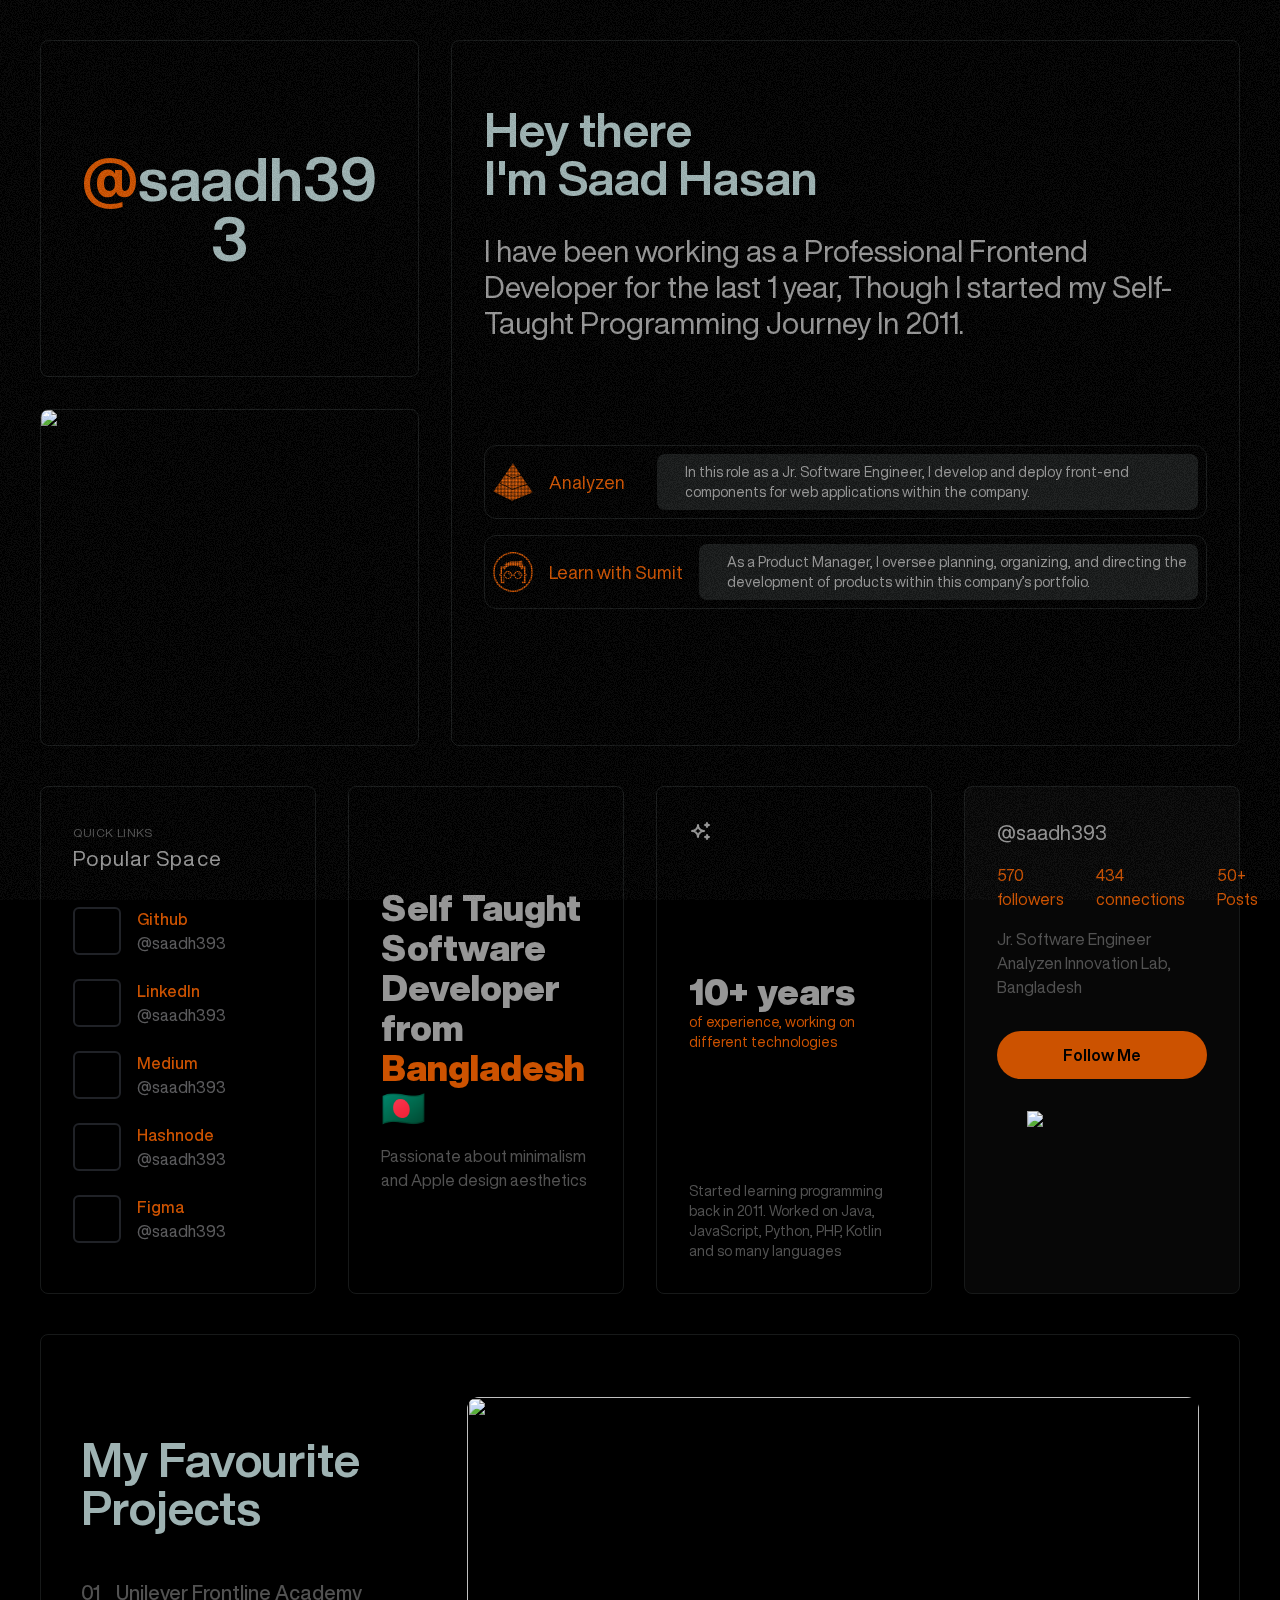
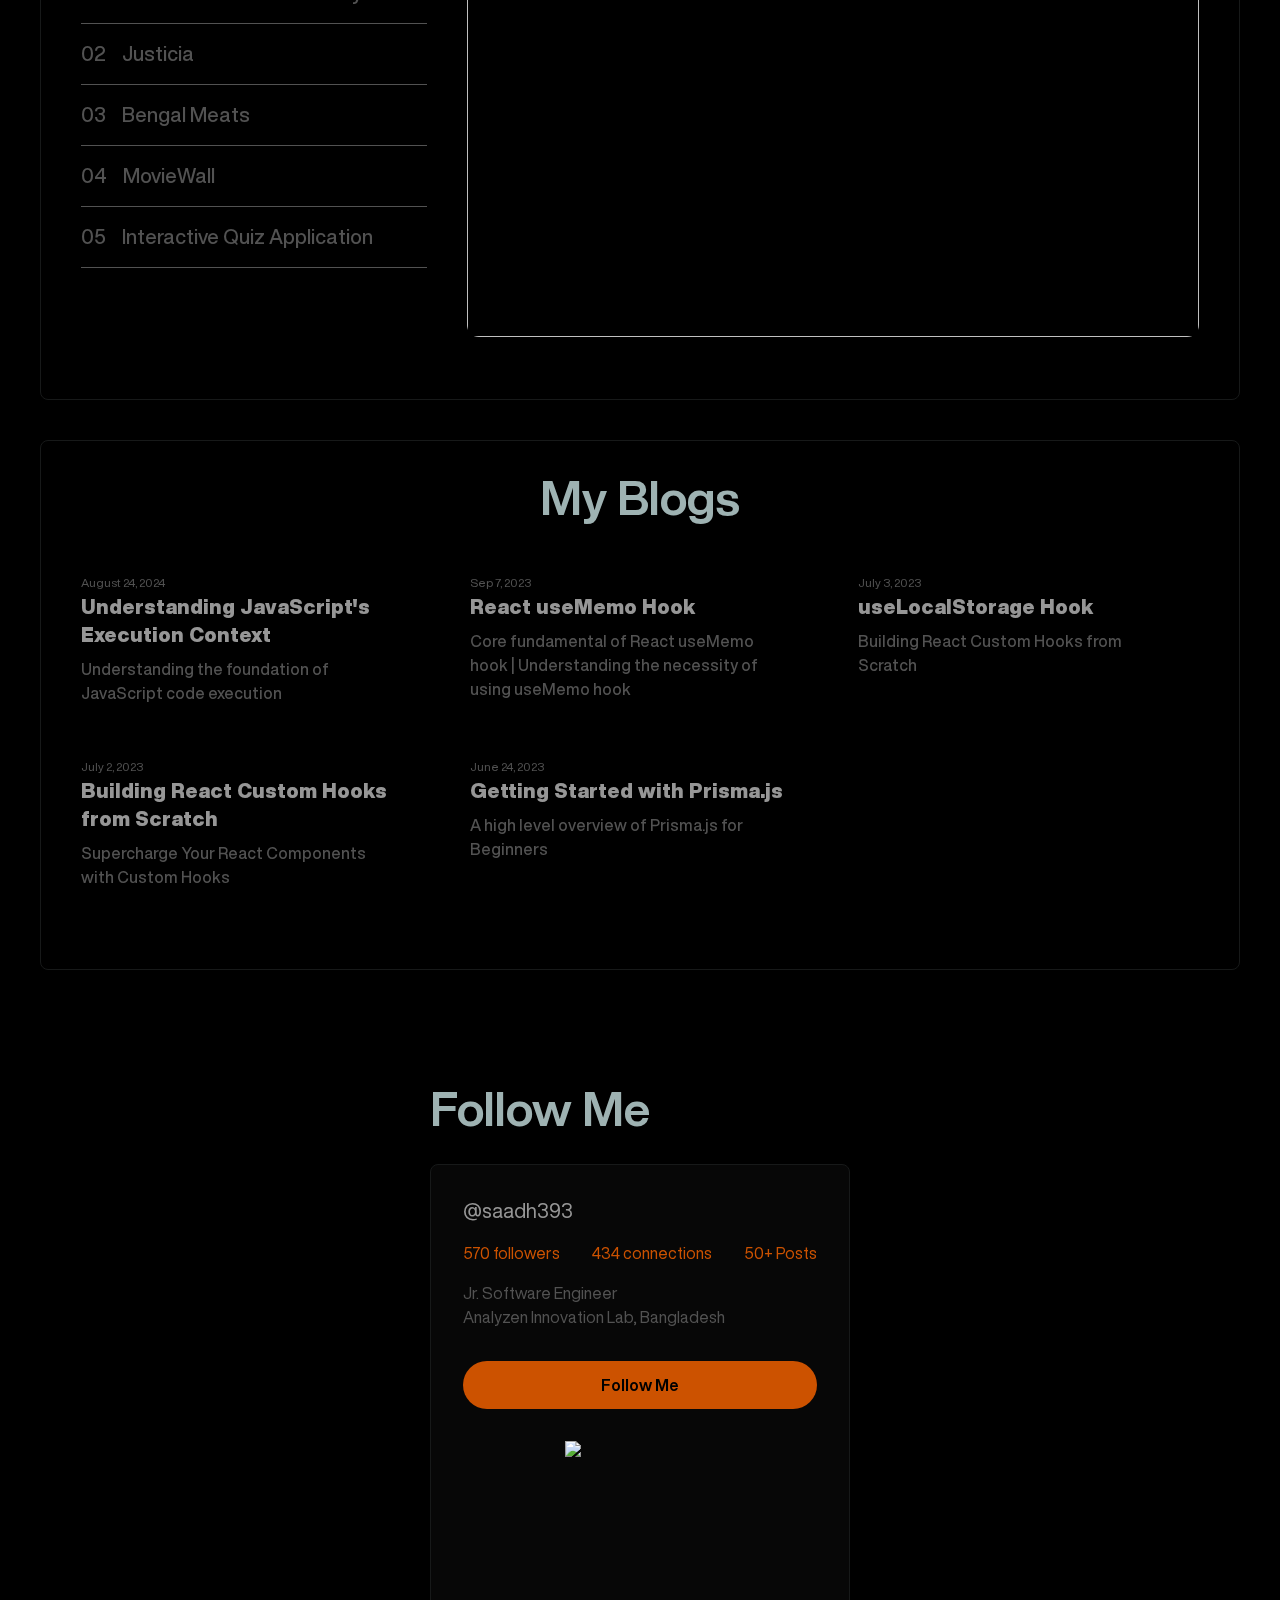
==== commit 7c927d50: "deploy: d82cb76f383c65eb7beae3a0eb20fbeaea70cb8d" ====
--- a/index.html
+++ b/index.html
@@ -1 +1 @@
-<!DOCTYPE html><html lang="en"><head><meta charSet="utf-8"/><meta name="viewport" content="width=device-width, initial-scale=1"/><link rel="preload" href="/_next/static/media/27d00674198d8b02-s.p.ttf" as="font" crossorigin="" type="font/ttf"/><link rel="preload" href="/_next/static/media/b875c54d7ca409d4-s.p.ttf" as="font" crossorigin="" type="font/ttf"/><link rel="preload" href="/_next/static/media/cb822c5352b31f26-s.p.ttf" as="font" crossorigin="" type="font/ttf"/><link rel="preload" href="/_next/static/media/d25d6cd0526e8ba1-s.p.ttf" as="font" crossorigin="" type="font/ttf"/><link rel="preload" href="/_next/static/media/f7d2dc0c270d4b77-s.p.ttf" as="font" crossorigin="" type="font/ttf"/><link rel="stylesheet" href="/_next/static/css/86021305f250bbe9.css" crossorigin="" data-precedence="next"/><link rel="preload" as="script" fetchPriority="low" href="/_next/static/chunks/webpack-fabee07566d10ad5.js" crossorigin=""/><script src="/_next/static/chunks/fd9d1056-6224f41d1be9f49a.js" async="" crossorigin=""></script><script src="/_next/static/chunks/69-f517e5f76b801c81.js" async="" crossorigin=""></script><script src="/_next/static/chunks/main-app-40c67ed6aa6419bc.js" async="" crossorigin=""></script><script src="/_next/static/chunks/250-149fe57f894acf51.js" async=""></script><script src="/_next/static/chunks/703-e48499ab4c43ae9b.js" async=""></script><script src="/_next/static/chunks/app/page-10521dd943ba1251.js" async=""></script><script src="/_next/static/chunks/app/layout-c2e5ef7b3e0beea9.js" async=""></script><title>Saad Hasan - Software Engineer</title><meta name="description" content="Welcome to the Portfolio of Saad Hasan aka Nasimul Hasan"/><meta name="robots" content="index, follow"/><meta name="googlebot" content="index, follow, max-video-preview:-1, max-image-preview:large, max-snippet:-1"/><meta property="og:title" content="Saad Hasan - Software Engineer"/><meta property="og:description" content="Welcome to the Portfolio of Saad Hasan aka Nasimul Hasan"/><meta property="og:url" content="https://saadh393.github.io"/><meta property="og:site_name" content="Saad Hasan - Software Engineer"/><meta property="og:locale" content="en_US"/><meta property="og:image" content="https://saadh393.github.io/images/saad-meta.png"/><meta property="og:image:width" content="1200"/><meta property="og:image:height" content="630"/><meta property="og:image:alt" content="Saad Hasan - Software Engineer"/><meta property="og:type" content="website"/><meta name="twitter:card" content="summary_large_image"/><meta name="twitter:title" content="Saad Hasan - Software Engineer"/><meta name="twitter:description" content="Welcome to the Portfolio of Saad Hasan aka Nasimul Hasan"/><meta name="twitter:image" content="https://saadh393.github.io/images/saad-meta.png"/><meta name="twitter:image:width" content="1200"/><meta name="twitter:image:height" content="630"/><meta name="twitter:image:alt" content="Saad Hasan - Software Engineer"/><link rel="icon" href="/favicon.ico" type="image/x-icon" sizes="16x16"/><meta name="next-size-adjust"/><script src="/_next/static/chunks/polyfills-c67a75d1b6f99dc8.js" crossorigin="" noModule=""></script></head><body class="__className_490d4c bg-black"><main class="flex min-h-screen flex-col items-center justify-between p-2 lg:p-10 space-y-10 max-w-[1919px] mx-auto"><div class="grid grid-cols-1 lg:grid-cols-12 grid-rows-1 lg:grid-rows-2 w-full gap-8"><div class="lg:col-span-4 lg:space-y-8 "><div class="w-full slick-border h-full hidden lg:grid place-items-center"><a target="_blank" title="Saad Hasan" style="line-break:anywhere" class="md:text-3xl lg:text-6xl font-semibold text-center text-[#9eb2b2] cursor-pointer breack" href="https://www.google.com/search?q=%40saadh393&amp;oq=%40saadh393"><span class="text-primary">@</span>saadh393</a></div><div class="slick-border h-72 md:h-72 lg:h-full relative overflow-hidden"><img alt="Picture of the author" loading="lazy" decoding="async" data-nimg="fill" style="position:absolute;height:100%;width:100%;left:0;top:0;right:0;bottom:0;object-fit:cover;color:transparent" sizes="100vw" srcSet="/_next/image?url=https%3A%2F%2Fsaadh393.github.io%2Fimages%2Fsaad-2.jpg&amp;w=640&amp;q=75 640w, /_next/image?url=https%3A%2F%2Fsaadh393.github.io%2Fimages%2Fsaad-2.jpg&amp;w=750&amp;q=75 750w, /_next/image?url=https%3A%2F%2Fsaadh393.github.io%2Fimages%2Fsaad-2.jpg&amp;w=828&amp;q=75 828w, /_next/image?url=https%3A%2F%2Fsaadh393.github.io%2Fimages%2Fsaad-2.jpg&amp;w=1080&amp;q=75 1080w, /_next/image?url=https%3A%2F%2Fsaadh393.github.io%2Fimages%2Fsaad-2.jpg&amp;w=1200&amp;q=75 1200w, /_next/image?url=https%3A%2F%2Fsaadh393.github.io%2Fimages%2Fsaad-2.jpg&amp;w=1920&amp;q=75 1920w, /_next/image?url=https%3A%2F%2Fsaadh393.github.io%2Fimages%2Fsaad-2.jpg&amp;w=2048&amp;q=75 2048w, /_next/image?url=https%3A%2F%2Fsaadh393.github.io%2Fimages%2Fsaad-2.jpg&amp;w=3840&amp;q=75 3840w" src="/_next/image?url=https%3A%2F%2Fsaadh393.github.io%2Fimages%2Fsaad-2.jpg&amp;w=3840&amp;q=75"/></div></div><div class="lg:col-span-8 row-span-5 lg:row-span-2"><div class="slick-border h-full grid place-items-center"><div><div class="my-8"><div><h1 class="font-semibold text-5xl text-[#9eb2b2]"><span id="title">Hey there<br/>I&#x27;m Saad Hasan</span></h1></div></div><p class="text-[#969696] text-3xl">I have been working as a Professional Frontend Developer for the last 1 year, Though I started my Self-Taught Programming Journey In 2011.</p><div class="py-10 w-full space-y-4 my-8 lg:my-16"><div class="flex flex-col lg:flex-row gap-4 slick-border !p-2 !py-4 lg:!py-2 !min-h-min  !rounded-xl mx-auto w-full "><div class="flex items-center gap-4"><img alt="Saad Hasan" loading="lazy" width="40" height="40" decoding="async" data-nimg="1" style="color:transparent" src="/images/experience/analyzen.svg"/><span class="text-primary text-lg">Analyzen</span></div><div class="bg-[#171919] p-2 rounded-lg flex-1 lg:ml-4"><p class="text-sm text-[#969696] lg:pl-5">In this role as a Jr. Software Engineer, I develop and deploy front-end components for web applications within the company.</p></div></div><div class="flex flex-col lg:flex-row gap-4 slick-border !p-2 !py-4 lg:!py-2 !min-h-min  !rounded-xl mx-auto "><div class="flex items-center gap-4 "><img alt="Saad Hasan" loading="lazy" width="40" height="40" decoding="async" data-nimg="1" style="color:transparent" src="/images/experience/lws.svg"/><span class="text-primary text-lg">Learn with Sumit</span></div><div class="bg-[#171919] p-2 rounded-lg flex-1"><p class="text-sm text-[#969696] lg:pl-5">As a Product Manager, I oversee planning, organizing, and directing the development of products within this company’s portfolio.</p></div></div></div></div></div></div></div><div class="grid grid-cols-1 sm:grid-cols-2 md:grid-cols-2 lg:grid-cols-4 gap-4 lg:gap-8 "><div class="slick-border h-[500px] lg:h-full"><div class="mb-6"><span class="text-[#525252] text-xs tracking-wider">QUICK LINKS</span><h3 class="text-[#969696] text-[21px]  tracking-wider">Popular Space</h3></div><div class="space-y-2"><a title="Github of Saad Hasan" class="flex items-center gap-4 hover:bg-trinary/30 hover:scale-105 py-2 hover:border-trinary rounded-md transition-all" href="https://github.com/saadh393/"><div class="border-gray-500/30 h-12 w-12 border-2 rounded-md grid place-items-center"><svg xmlns="http://www.w3.org/2000/svg" fill="none" viewBox="0 0 24 24" stroke-width="1.5" stroke="currentColor" class="w-6 h-6"><path stroke-linecap="round" stroke-linejoin="round" d="M9.813 15.904 9 18.75l-.813-2.846a4.5 4.5 0 0 0-3.09-3.09L2.25 12l2.846-.813a4.5 4.5 0 0 0 3.09-3.09L9 5.25l.813 2.846a4.5 4.5 0 0 0 3.09 3.09L15.75 12l-2.846.813a4.5 4.5 0 0 0-3.09 3.09ZM18.259 8.715 18 9.75l-.259-1.035a3.375 3.375 0 0 0-2.455-2.456L14.25 6l1.036-.259a3.375 3.375 0 0 0 2.455-2.456L18 2.25l.259 1.035a3.375 3.375 0 0 0 2.456 2.456L21.75 6l-1.035.259a3.375 3.375 0 0 0-2.456 2.456ZM16.894 20.567 16.5 21.75l-.394-1.183a2.25 2.25 0 0 0-1.423-1.423L13.5 18.75l1.183-.394a2.25 2.25 0 0 0 1.423-1.423l.394-1.183.394 1.183a2.25 2.25 0 0 0 1.423 1.423l1.183.394-1.183.394a2.25 2.25 0 0 0-1.423 1.423Z"></path></svg></div><div><h3 class="text-primary font-medium">Github</h3><span class="text-gray-200/40">@saadh393</span></div></a><a title="LinkedIn of Saad Hasan" class="flex items-center gap-4 hover:bg-trinary/30 hover:scale-105 py-2 hover:border-trinary rounded-md transition-all" href="https://www.linkedin.com/in/saadh393/"><div class="border-gray-500/30 h-12 w-12 border-2 rounded-md grid place-items-center"><svg xmlns="http://www.w3.org/2000/svg" fill="none" viewBox="0 0 24 24" stroke-width="1.5" stroke="currentColor" class="w-6 h-6"><path stroke-linecap="round" stroke-linejoin="round" d="M9.813 15.904 9 18.75l-.813-2.846a4.5 4.5 0 0 0-3.09-3.09L2.25 12l2.846-.813a4.5 4.5 0 0 0 3.09-3.09L9 5.25l.813 2.846a4.5 4.5 0 0 0 3.09 3.09L15.75 12l-2.846.813a4.5 4.5 0 0 0-3.09 3.09ZM18.259 8.715 18 9.75l-.259-1.035a3.375 3.375 0 0 0-2.455-2.456L14.25 6l1.036-.259a3.375 3.375 0 0 0 2.455-2.456L18 2.25l.259 1.035a3.375 3.375 0 0 0 2.456 2.456L21.75 6l-1.035.259a3.375 3.375 0 0 0-2.456 2.456ZM16.894 20.567 16.5 21.75l-.394-1.183a2.25 2.25 0 0 0-1.423-1.423L13.5 18.75l1.183-.394a2.25 2.25 0 0 0 1.423-1.423l.394-1.183.394 1.183a2.25 2.25 0 0 0 1.423 1.423l1.183.394-1.183.394a2.25 2.25 0 0 0-1.423 1.423Z"></path></svg></div><div><h3 class="text-primary font-medium">LinkedIn</h3><span class="text-gray-200/40">@saadh393</span></div></a><a title="Medium of Saad Hasan" class="flex items-center gap-4 hover:bg-trinary/30 hover:scale-105 py-2 hover:border-trinary rounded-md transition-all" href="https://medium.com/@saadh393"><div class="border-gray-500/30 h-12 w-12 border-2 rounded-md grid place-items-center"><svg xmlns="http://www.w3.org/2000/svg" fill="none" viewBox="0 0 24 24" stroke-width="1.5" stroke="currentColor" class="w-6 h-6"><path stroke-linecap="round" stroke-linejoin="round" d="M9.813 15.904 9 18.75l-.813-2.846a4.5 4.5 0 0 0-3.09-3.09L2.25 12l2.846-.813a4.5 4.5 0 0 0 3.09-3.09L9 5.25l.813 2.846a4.5 4.5 0 0 0 3.09 3.09L15.75 12l-2.846.813a4.5 4.5 0 0 0-3.09 3.09ZM18.259 8.715 18 9.75l-.259-1.035a3.375 3.375 0 0 0-2.455-2.456L14.25 6l1.036-.259a3.375 3.375 0 0 0 2.455-2.456L18 2.25l.259 1.035a3.375 3.375 0 0 0 2.456 2.456L21.75 6l-1.035.259a3.375 3.375 0 0 0-2.456 2.456ZM16.894 20.567 16.5 21.75l-.394-1.183a2.25 2.25 0 0 0-1.423-1.423L13.5 18.75l1.183-.394a2.25 2.25 0 0 0 1.423-1.423l.394-1.183.394 1.183a2.25 2.25 0 0 0 1.423 1.423l1.183.394-1.183.394a2.25 2.25 0 0 0-1.423 1.423Z"></path></svg></div><div><h3 class="text-primary font-medium">Medium</h3><span class="text-gray-200/40">@saadh393</span></div></a><a title="Hashnode of Saad Hasan" class="flex items-center gap-4 hover:bg-trinary/30 hover:scale-105 py-2 hover:border-trinary rounded-md transition-all" href="https://saadh393.hashnode.dev/"><div class="border-gray-500/30 h-12 w-12 border-2 rounded-md grid place-items-center"><svg xmlns="http://www.w3.org/2000/svg" fill="none" viewBox="0 0 24 24" stroke-width="1.5" stroke="currentColor" class="w-6 h-6"><path stroke-linecap="round" stroke-linejoin="round" d="M9.813 15.904 9 18.75l-.813-2.846a4.5 4.5 0 0 0-3.09-3.09L2.25 12l2.846-.813a4.5 4.5 0 0 0 3.09-3.09L9 5.25l.813 2.846a4.5 4.5 0 0 0 3.09 3.09L15.75 12l-2.846.813a4.5 4.5 0 0 0-3.09 3.09ZM18.259 8.715 18 9.75l-.259-1.035a3.375 3.375 0 0 0-2.455-2.456L14.25 6l1.036-.259a3.375 3.375 0 0 0 2.455-2.456L18 2.25l.259 1.035a3.375 3.375 0 0 0 2.456 2.456L21.75 6l-1.035.259a3.375 3.375 0 0 0-2.456 2.456ZM16.894 20.567 16.5 21.75l-.394-1.183a2.25 2.25 0 0 0-1.423-1.423L13.5 18.75l1.183-.394a2.25 2.25 0 0 0 1.423-1.423l.394-1.183.394 1.183a2.25 2.25 0 0 0 1.423 1.423l1.183.394-1.183.394a2.25 2.25 0 0 0-1.423 1.423Z"></path></svg></div><div><h3 class="text-primary font-medium">Hashnode</h3><span class="text-gray-200/40">@saadh393</span></div></a><a title="Figma of Saad Hasan" class="flex items-center gap-4 hover:bg-trinary/30 hover:scale-105 py-2 hover:border-trinary rounded-md transition-all" href="https://figma.com/@saadh393"><div class="border-gray-500/30 h-12 w-12 border-2 rounded-md grid place-items-center"><svg xmlns="http://www.w3.org/2000/svg" fill="none" viewBox="0 0 24 24" stroke-width="1.5" stroke="currentColor" class="w-6 h-6"><path stroke-linecap="round" stroke-linejoin="round" d="M9.813 15.904 9 18.75l-.813-2.846a4.5 4.5 0 0 0-3.09-3.09L2.25 12l2.846-.813a4.5 4.5 0 0 0 3.09-3.09L9 5.25l.813 2.846a4.5 4.5 0 0 0 3.09 3.09L15.75 12l-2.846.813a4.5 4.5 0 0 0-3.09 3.09ZM18.259 8.715 18 9.75l-.259-1.035a3.375 3.375 0 0 0-2.455-2.456L14.25 6l1.036-.259a3.375 3.375 0 0 0 2.455-2.456L18 2.25l.259 1.035a3.375 3.375 0 0 0 2.456 2.456L21.75 6l-1.035.259a3.375 3.375 0 0 0-2.456 2.456ZM16.894 20.567 16.5 21.75l-.394-1.183a2.25 2.25 0 0 0-1.423-1.423L13.5 18.75l1.183-.394a2.25 2.25 0 0 0 1.423-1.423l.394-1.183.394 1.183a2.25 2.25 0 0 0 1.423 1.423l1.183.394-1.183.394a2.25 2.25 0 0 0-1.423 1.423Z"></path></svg></div><div><h3 class="text-primary font-medium">Figma</h3><span class="text-gray-200/40">@saadh393</span></div></a></div></div><div class="slick-border h-[500px] lg:h-full grid place-items-center"><div class=""><h2 class="font-bold text-4xl text-secondary">Self Taught Software Developer from <span class="text-primary">Bangladesh 🇧🇩</span></h2><p class="text-trinary mt-4 ">Passionate about minimalism and Apple design aesthetics</p></div></div><div class="slick-border h-[500px] lg:h-full flex flex-col justify-between"><div class="text-left block mr-auto"><svg xmlns="http://www.w3.org/2000/svg" width="24" height="24" viewBox="0 0 24 24" fill="none" stroke="currentColor" stroke-width="2" stroke-linecap="round" stroke-linejoin="round" class="text-secondary"><path stroke="none" d="M0 0h24v24H0z" fill="none"></path><path d="M16 18a2 2 0 0 1 2 2a2 2 0 0 1 2 -2a2 2 0 0 1 -2 -2a2 2 0 0 1 -2 2zm0 -12a2 2 0 0 1 2 2a2 2 0 0 1 2 -2a2 2 0 0 1 -2 -2a2 2 0 0 1 -2 2zm-7 12a6 6 0 0 1 6 -6a6 6 0 0 1 -6 -6a6 6 0 0 1 -6 6a6 6 0 0 1 6 6z"></path></svg></div><div class=""><h2 class="font-bold text-4xl text-secondary">10+ years</h2><p class="text-primary  text-sm">of experience, working on different technologies</p></div><div><p class="text-sm text-trinary">Started learning programming back in 2011. Worked on Java, JavaScript, Python, PHP, Kotlin and so many languages</p></div></div><div class="bg-[#070707] p-8 slick-border rounded-lg max-w-3xl w-full"><p class="text-secondary text-xl">@saadh393</p><ul class="flex items-center gap-8 text-primary  my-4"><li>570 followers</li><li>434 connections</li><li>50+ Posts</li></ul><div class="text-trinary"><p>Jr. Software Engineer</p><p>Analyzen Innovation Lab, Bangladesh</p></div><a target="_blank" href="https://www.linkedin.com/in/saadh393/"><div class="cursor-pointer bg-primary text-center px-8 py-3 text-black font-semibold hover:scale-105 transition-transform rounded-full my-8">Follow Me</div></a><div><img alt="Saad Hasan" loading="lazy" width="150" height="150" decoding="async" data-nimg="1" class="mx-auto" style="color:transparent" srcSet="/_next/image?url=%2Fimages%2Fqr-code.png&amp;w=256&amp;q=75 1x, /_next/image?url=%2Fimages%2Fqr-code.png&amp;w=384&amp;q=75 2x" src="/_next/image?url=%2Fimages%2Fqr-code.png&amp;w=384&amp;q=75"/></div></div></div><section class="slick-border  w-full rounded-lg  md:!px-10 grid place-items-center"><div class="lg:grid lg:grid-cols-3  gap-10 items-center lg:min-h-[600px]"><div><div><h1 class="font-semibold text-5xl text-[#9eb2b2]">My Favourite Projects</h1></div><div class="py-8"><div class="text-trinary flex gap-4 text-xl border-b border-trinary py-4 font-medium hover:text-white cursor-pointer transition-colors"><div>0<!-- -->1</div><p>Unilever Frontline Academy</p></div><div class="text-trinary flex gap-4 text-xl border-b border-trinary py-4 font-medium hover:text-white cursor-pointer transition-colors"><div>0<!-- -->2</div><p>Justicia</p></div><div class="text-trinary flex gap-4 text-xl border-b border-trinary py-4 font-medium hover:text-white cursor-pointer transition-colors"><div>0<!-- -->3</div><p>Bengal Meats</p></div><div class="text-trinary flex gap-4 text-xl border-b border-trinary py-4 font-medium hover:text-white cursor-pointer transition-colors"><div>0<!-- -->4</div><p>MovieWall</p></div><div class="text-trinary flex gap-4 text-xl border-b border-trinary py-4 font-medium hover:text-white cursor-pointer transition-colors"><div>0<!-- -->5</div><p>Interactive Quiz Application</p></div></div></div><div class="col-span-2"><div class="h-[540px] w-full overflow-hidden rounded-xl "><div class="relative w-full h-full overflow-hidden transition-transform duration-500 ease-in-out" style="transform:translateY(-0px)" data-calculations="0"><img alt="" loading="lazy" decoding="async" data-nimg="fill" style="position:absolute;height:100%;width:100%;left:0;top:0;right:0;bottom:0;object-fit:cover;color:transparent" sizes="100vw" srcSet="/_next/image?url=https%3A%2F%2Fsaadh393.github.io%2Fimages%2Fprojects%2Funiliver.png&amp;w=640&amp;q=75 640w, /_next/image?url=https%3A%2F%2Fsaadh393.github.io%2Fimages%2Fprojects%2Funiliver.png&amp;w=750&amp;q=75 750w, /_next/image?url=https%3A%2F%2Fsaadh393.github.io%2Fimages%2Fprojects%2Funiliver.png&amp;w=828&amp;q=75 828w, /_next/image?url=https%3A%2F%2Fsaadh393.github.io%2Fimages%2Fprojects%2Funiliver.png&amp;w=1080&amp;q=75 1080w, /_next/image?url=https%3A%2F%2Fsaadh393.github.io%2Fimages%2Fprojects%2Funiliver.png&amp;w=1200&amp;q=75 1200w, /_next/image?url=https%3A%2F%2Fsaadh393.github.io%2Fimages%2Fprojects%2Funiliver.png&amp;w=1920&amp;q=75 1920w, /_next/image?url=https%3A%2F%2Fsaadh393.github.io%2Fimages%2Fprojects%2Funiliver.png&amp;w=2048&amp;q=75 2048w, /_next/image?url=https%3A%2F%2Fsaadh393.github.io%2Fimages%2Fprojects%2Funiliver.png&amp;w=3840&amp;q=75 3840w" src="/_next/image?url=https%3A%2F%2Fsaadh393.github.io%2Fimages%2Fprojects%2Funiliver.png&amp;w=3840&amp;q=75"/></div><div class="relative w-full h-full overflow-hidden transition-transform duration-500 ease-in-out" style="transform:translateY(-0px)" data-calculations="0"><img alt="" loading="lazy" decoding="async" data-nimg="fill" style="position:absolute;height:100%;width:100%;left:0;top:0;right:0;bottom:0;object-fit:cover;color:transparent" sizes="100vw" srcSet="/_next/image?url=https%3A%2F%2Fsaadh393.github.io%2Fimages%2Fprojects%2Fjusticia.png&amp;w=640&amp;q=75 640w, /_next/image?url=https%3A%2F%2Fsaadh393.github.io%2Fimages%2Fprojects%2Fjusticia.png&amp;w=750&amp;q=75 750w, /_next/image?url=https%3A%2F%2Fsaadh393.github.io%2Fimages%2Fprojects%2Fjusticia.png&amp;w=828&amp;q=75 828w, /_next/image?url=https%3A%2F%2Fsaadh393.github.io%2Fimages%2Fprojects%2Fjusticia.png&amp;w=1080&amp;q=75 1080w, /_next/image?url=https%3A%2F%2Fsaadh393.github.io%2Fimages%2Fprojects%2Fjusticia.png&amp;w=1200&amp;q=75 1200w, /_next/image?url=https%3A%2F%2Fsaadh393.github.io%2Fimages%2Fprojects%2Fjusticia.png&amp;w=1920&amp;q=75 1920w, /_next/image?url=https%3A%2F%2Fsaadh393.github.io%2Fimages%2Fprojects%2Fjusticia.png&amp;w=2048&amp;q=75 2048w, /_next/image?url=https%3A%2F%2Fsaadh393.github.io%2Fimages%2Fprojects%2Fjusticia.png&amp;w=3840&amp;q=75 3840w" src="/_next/image?url=https%3A%2F%2Fsaadh393.github.io%2Fimages%2Fprojects%2Fjusticia.png&amp;w=3840&amp;q=75"/></div><div class="relative w-full h-full overflow-hidden transition-transform duration-500 ease-in-out" style="transform:translateY(-0px)" data-calculations="0"><img alt="" loading="lazy" decoding="async" data-nimg="fill" style="position:absolute;height:100%;width:100%;left:0;top:0;right:0;bottom:0;object-fit:cover;color:transparent" sizes="100vw" srcSet="/_next/image?url=https%3A%2F%2Fsaadh393.github.io%2Fimages%2Fprojects%2Fbengalmeats.png&amp;w=640&amp;q=75 640w, /_next/image?url=https%3A%2F%2Fsaadh393.github.io%2Fimages%2Fprojects%2Fbengalmeats.png&amp;w=750&amp;q=75 750w, /_next/image?url=https%3A%2F%2Fsaadh393.github.io%2Fimages%2Fprojects%2Fbengalmeats.png&amp;w=828&amp;q=75 828w, /_next/image?url=https%3A%2F%2Fsaadh393.github.io%2Fimages%2Fprojects%2Fbengalmeats.png&amp;w=1080&amp;q=75 1080w, /_next/image?url=https%3A%2F%2Fsaadh393.github.io%2Fimages%2Fprojects%2Fbengalmeats.png&amp;w=1200&amp;q=75 1200w, /_next/image?url=https%3A%2F%2Fsaadh393.github.io%2Fimages%2Fprojects%2Fbengalmeats.png&amp;w=1920&amp;q=75 1920w, /_next/image?url=https%3A%2F%2Fsaadh393.github.io%2Fimages%2Fprojects%2Fbengalmeats.png&amp;w=2048&amp;q=75 2048w, /_next/image?url=https%3A%2F%2Fsaadh393.github.io%2Fimages%2Fprojects%2Fbengalmeats.png&amp;w=3840&amp;q=75 3840w" src="/_next/image?url=https%3A%2F%2Fsaadh393.github.io%2Fimages%2Fprojects%2Fbengalmeats.png&amp;w=3840&amp;q=75"/></div><div class="relative w-full h-full overflow-hidden transition-transform duration-500 ease-in-out" style="transform:translateY(-0px)" data-calculations="0"><img alt="" loading="lazy" decoding="async" data-nimg="fill" style="position:absolute;height:100%;width:100%;left:0;top:0;right:0;bottom:0;object-fit:cover;color:transparent" sizes="100vw" srcSet="/_next/image?url=https%3A%2F%2Fsaadh393.github.io%2Fimages%2Fprojects%2FMovieWall.webp&amp;w=640&amp;q=75 640w, /_next/image?url=https%3A%2F%2Fsaadh393.github.io%2Fimages%2Fprojects%2FMovieWall.webp&amp;w=750&amp;q=75 750w, /_next/image?url=https%3A%2F%2Fsaadh393.github.io%2Fimages%2Fprojects%2FMovieWall.webp&amp;w=828&amp;q=75 828w, /_next/image?url=https%3A%2F%2Fsaadh393.github.io%2Fimages%2Fprojects%2FMovieWall.webp&amp;w=1080&amp;q=75 1080w, /_next/image?url=https%3A%2F%2Fsaadh393.github.io%2Fimages%2Fprojects%2FMovieWall.webp&amp;w=1200&amp;q=75 1200w, /_next/image?url=https%3A%2F%2Fsaadh393.github.io%2Fimages%2Fprojects%2FMovieWall.webp&amp;w=1920&amp;q=75 1920w, /_next/image?url=https%3A%2F%2Fsaadh393.github.io%2Fimages%2Fprojects%2FMovieWall.webp&amp;w=2048&amp;q=75 2048w, /_next/image?url=https%3A%2F%2Fsaadh393.github.io%2Fimages%2Fprojects%2FMovieWall.webp&amp;w=3840&amp;q=75 3840w" src="/_next/image?url=https%3A%2F%2Fsaadh393.github.io%2Fimages%2Fprojects%2FMovieWall.webp&amp;w=3840&amp;q=75"/></div><div class="relative w-full h-full overflow-hidden transition-transform duration-500 ease-in-out" style="transform:translateY(-0px)" data-calculations="0"><img alt="" loading="lazy" decoding="async" data-nimg="fill" style="position:absolute;height:100%;width:100%;left:0;top:0;right:0;bottom:0;object-fit:cover;color:transparent" sizes="100vw" srcSet="/_next/image?url=https%3A%2F%2Fsaadh393.github.io%2Fimages%2Fprojects%2FQuizApplication.webp&amp;w=640&amp;q=75 640w, /_next/image?url=https%3A%2F%2Fsaadh393.github.io%2Fimages%2Fprojects%2FQuizApplication.webp&amp;w=750&amp;q=75 750w, /_next/image?url=https%3A%2F%2Fsaadh393.github.io%2Fimages%2Fprojects%2FQuizApplication.webp&amp;w=828&amp;q=75 828w, /_next/image?url=https%3A%2F%2Fsaadh393.github.io%2Fimages%2Fprojects%2FQuizApplication.webp&amp;w=1080&amp;q=75 1080w, /_next/image?url=https%3A%2F%2Fsaadh393.github.io%2Fimages%2Fprojects%2FQuizApplication.webp&amp;w=1200&amp;q=75 1200w, /_next/image?url=https%3A%2F%2Fsaadh393.github.io%2Fimages%2Fprojects%2FQuizApplication.webp&amp;w=1920&amp;q=75 1920w, /_next/image?url=https%3A%2F%2Fsaadh393.github.io%2Fimages%2Fprojects%2FQuizApplication.webp&amp;w=2048&amp;q=75 2048w, /_next/image?url=https%3A%2F%2Fsaadh393.github.io%2Fimages%2Fprojects%2FQuizApplication.webp&amp;w=3840&amp;q=75 3840w" src="/_next/image?url=https%3A%2F%2Fsaadh393.github.io%2Fimages%2Fprojects%2FQuizApplication.webp&amp;w=3840&amp;q=75"/></div></div></div></div></section><section class="slick-border  w-full rounded-lg  md:!px-10 grid place-items-center"><div><h1 class="font-semibold text-5xl text-[#9eb2b2]">My Blogs</h1></div><div class="grid grid-cols-1 md:grid-cols-2 lg:grid-cols-3 gap-12 my-12"><div><span class="text-trinary text-xs">August 24, 2024</span><a class="text-secondary font-bold text-xl hover:text-primary cursor-pointer block" href="/blogs/javascript-execution-context">Understanding JavaScript&#x27;s Execution Context</a><p class="text-trinary font-medium mt-2 pr-6">Understanding the foundation of JavaScript code execution</p></div><div><span class="text-trinary text-xs">Sep 7, 2023</span><a class="text-secondary font-bold text-xl hover:text-primary cursor-pointer block" href="https://saadh393.hashnode.dev/react-usememo-hook">React useMemo Hook</a><p class="text-trinary font-medium mt-2 pr-6">Core fundamental of React useMemo hook | Understanding the necessity of using useMemo hook</p></div><div><span class="text-trinary text-xs">July 3, 2023</span><a class="text-secondary font-bold text-xl hover:text-primary cursor-pointer block" href="https://saadh393.hashnode.dev/uselocalstorage-hook-building-react-custom-hooks-from-scratch">useLocalStorage Hook</a><p class="text-trinary font-medium mt-2 pr-6">Building React Custom Hooks from Scratch</p></div><div><span class="text-trinary text-xs">July 2, 2023</span><a class="text-secondary font-bold text-xl hover:text-primary cursor-pointer block" href="https://saadh393.hashnode.dev/building-react-custom-hooks-from-scratch">Building React Custom Hooks from Scratch</a><p class="text-trinary font-medium mt-2 pr-6">Supercharge Your React Components with Custom Hooks</p></div><div><span class="text-trinary text-xs">June 24, 2023</span><a class="text-secondary font-bold text-xl hover:text-primary cursor-pointer block" href="https://saadh393.hashnode.dev/getting-started-with-prismajs">Getting Started with Prisma.js</a><p class="text-trinary font-medium mt-2 pr-6">A high level overview of Prisma.js for Beginners</p></div></div></section><div class="h-[80vh] grid place-items-center"><div><div><h1 class="font-semibold text-5xl text-[#9eb2b2]">Follow Me</h1></div><div class="bg-[#070707] p-8 my-8 slick-border rounded-lg max-w-3xl w-full"><p class="text-secondary text-xl">@saadh393</p><ul class="flex items-center gap-8 text-primary  my-4"><li>570 followers</li><li>434 connections</li><li>50+ Posts</li></ul><div class="text-trinary"><p>Jr. Software Engineer</p><p>Analyzen Innovation Lab, Bangladesh</p></div><a target="_blank" href="https://www.linkedin.com/in/saadh393/"><div class="cursor-pointer bg-primary text-center px-8 py-3 text-black font-semibold hover:scale-105 transition-transform rounded-full my-8">Follow Me</div></a><div><img alt="Saad Hasan" loading="lazy" width="150" height="150" decoding="async" data-nimg="1" class="mx-auto" style="color:transparent" srcSet="/_next/image?url=https%3A%2F%2Fsaadh393.github.io%2Fimages%2Fqr-code.png&amp;w=256&amp;q=75 1x, /_next/image?url=https%3A%2F%2Fsaadh393.github.io%2Fimages%2Fqr-code.png&amp;w=384&amp;q=75 2x" src="/_next/image?url=https%3A%2F%2Fsaadh393.github.io%2Fimages%2Fqr-code.png&amp;w=384&amp;q=75"/></div></div></div></div></main><div class="z-[999] fixed mix-blend-normal left-0 top-0 right-0 bottom-0 h-full w-full bg-[url(&#x27;/images/grain-slow.gif&#x27;)] opacity-[.04] pointer-events-none"></div><div id="cursor" class="bg-primary w-6 h-6 mix-blend-difference rounded-full absolute  transition-transform duration-[150ms]"></div><script src="/_next/static/chunks/webpack-fabee07566d10ad5.js" crossorigin="" async=""></script><script>(self.__next_f=self.__next_f||[]).push([0]);self.__next_f.push([2,null])</script><script>self.__next_f.push([1,"1:HL[\"/_next/static/media/27d00674198d8b02-s.p.ttf\",\"font\",{\"crossOrigin\":\"\",\"type\":\"font/ttf\"}]\n2:HL[\"/_next/static/media/b875c54d7ca409d4-s.p.ttf\",\"font\",{\"crossOrigin\":\"\",\"type\":\"font/ttf\"}]\n3:HL[\"/_next/static/media/cb822c5352b31f26-s.p.ttf\",\"font\",{\"crossOrigin\":\"\",\"type\":\"font/ttf\"}]\n4:HL[\"/_next/static/media/d25d6cd0526e8ba1-s.p.ttf\",\"font\",{\"crossOrigin\":\"\",\"type\":\"font/ttf\"}]\n5:HL[\"/_next/static/media/f7d2dc0c270d4b77-s.p.ttf\",\"font\",{\"crossOrigin\":\"\",\"type\":\"font/ttf\"}]\n6:HL[\"/_next/static/css/860"])</script><script>self.__next_f.push([1,"21305f250bbe9.css\",\"style\",{\"crossOrigin\":\"\"}]\n0:\"$L7\"\n"])</script><script>self.__next_f.push([1,"8:I[7690,[],\"\"]\na:I[5250,[\"250\",\"static/chunks/250-149fe57f894acf51.js\",\"703\",\"static/chunks/703-e48499ab4c43ae9b.js\",\"931\",\"static/chunks/app/page-10521dd943ba1251.js\"],\"\"]\nb:I[1749,[\"250\",\"static/chunks/250-149fe57f894acf51.js\",\"703\",\"static/chunks/703-e48499ab4c43ae9b.js\",\"931\",\"static/chunks/app/page-10521dd943ba1251.js\"],\"Image\"]\nc:I[9068,[\"250\",\"static/chunks/250-149fe57f894acf51.js\",\"703\",\"static/chunks/703-e48499ab4c43ae9b.js\",\"931\",\"static/chunks/app/page-10521dd943ba1251.js\"],\"\"]\nd:I[9220,[\"250\",\""])</script><script>self.__next_f.push([1,"static/chunks/250-149fe57f894acf51.js\",\"703\",\"static/chunks/703-e48499ab4c43ae9b.js\",\"931\",\"static/chunks/app/page-10521dd943ba1251.js\"],\"\"]\ne:I[5613,[],\"\"]\nf:I[1778,[],\"\"]\n10:I[6669,[\"185\",\"static/chunks/app/layout-c2e5ef7b3e0beea9.js\"],\"\"]\n12:I[8955,[],\"\"]\n13:[]\n"])</script><script>self.__next_f.push([1,"7:[[[\"$\",\"link\",\"0\",{\"rel\":\"stylesheet\",\"href\":\"/_next/static/css/86021305f250bbe9.css\",\"precedence\":\"next\",\"crossOrigin\":\"\"}]],[\"$\",\"$L8\",null,{\"buildId\":\"S2IiKYYoTTimHq7wyUPuq\",\"assetPrefix\":\"\",\"initialCanonicalUrl\":\"/\",\"initialTree\":[\"\",{\"children\":[\"__PAGE__\",{}]},\"$undefined\",\"$undefined\",true],\"initialSeedData\":[\"\",{\"children\":[\"__PAGE__\",{},[\"$L9\",[\"$\",\"main\",null,{\"className\":\"flex min-h-screen flex-col items-center justify-between p-2 lg:p-10 space-y-10 max-w-[1919px] mx-auto\",\"children\":[[\"$\",\"div\",null,{\"className\":\"grid grid-cols-1 lg:grid-cols-12 grid-rows-1 lg:grid-rows-2 w-full gap-8\",\"children\":[[\"$\",\"div\",null,{\"className\":\"lg:col-span-4 lg:space-y-8 \",\"children\":[[\"$\",\"div\",null,{\"className\":\"w-full slick-border h-full hidden lg:grid place-items-center\",\"children\":[\"$\",\"$La\",null,{\"target\":\"_blank\",\"title\":\"Saad Hasan\",\"href\":\"https://www.google.com/search?q=%40saadh393\u0026oq=%40saadh393\",\"style\":{\"lineBreak\":\"anywhere\"},\"className\":\"md:text-3xl lg:text-6xl font-semibold text-center text-[#9eb2b2] cursor-pointer breack\",\"children\":[[\"$\",\"span\",null,{\"className\":\"text-primary\",\"children\":\"@\"}],\"saadh393\"]}]}],[\"$\",\"div\",null,{\"className\":\"slick-border h-72 md:h-72 lg:h-full relative overflow-hidden\",\"children\":[\"$\",\"$Lb\",null,{\"src\":\"https://saadh393.github.io/images/saad-2.jpg\",\"alt\":\"Picture of the author\",\"fill\":true,\"objectFit\":\"cover\"}]}]]}],[\"$\",\"div\",null,{\"className\":\"lg:col-span-8 row-span-5 lg:row-span-2\",\"children\":[\"$\",\"div\",null,{\"className\":\"slick-border h-full grid place-items-center\",\"children\":[\"$\",\"div\",null,{\"children\":[[\"$\",\"div\",null,{\"className\":\"my-8\",\"children\":[\"$\",\"$Lc\",null,{\"children\":[\"$\",\"span\",null,{\"id\":\"title\",\"children\":[\"Hey there\",[\"$\",\"br\",null,{}],\"I'm Saad Hasan\"]}]}]}],[\"$\",\"p\",null,{\"className\":\"text-[#969696] text-3xl\",\"children\":\"I have been working as a Professional Frontend Developer for the last 1 year, Though I started my Self-Taught Programming Journey In 2011.\"}],[\"$\",\"div\",null,{\"className\":\"py-10 w-full space-y-4 my-8 lg:my-16\",\"children\":[[\"$\",\"div\",null,{\"className\":\"flex flex-col lg:flex-row gap-4 slick-border !p-2 !py-4 lg:!py-2 !min-h-min  !rounded-xl mx-auto w-full \",\"children\":[[\"$\",\"div\",null,{\"className\":\"flex items-center gap-4\",\"children\":[[\"$\",\"$Lb\",null,{\"src\":\"/images/experience/analyzen.svg\",\"alt\":\"Saad Hasan\",\"width\":40,\"height\":40}],[\"$\",\"span\",null,{\"className\":\"text-primary text-lg\",\"children\":\"Analyzen\"}]]}],[\"$\",\"div\",null,{\"className\":\"bg-[#171919] p-2 rounded-lg flex-1 lg:ml-4\",\"children\":[\"$\",\"p\",null,{\"className\":\"text-sm text-[#969696] lg:pl-5\",\"children\":\"In this role as a Jr. Software Engineer, I develop and deploy front-end components for web applications within the company.\"}]}]]}],[\"$\",\"div\",null,{\"className\":\"flex flex-col lg:flex-row gap-4 slick-border !p-2 !py-4 lg:!py-2 !min-h-min  !rounded-xl mx-auto \",\"children\":[[\"$\",\"div\",null,{\"className\":\"flex items-center gap-4 \",\"children\":[[\"$\",\"$Lb\",null,{\"src\":\"/images/experience/lws.svg\",\"alt\":\"Saad Hasan\",\"width\":40,\"height\":40}],[\"$\",\"span\",null,{\"className\":\"text-primary text-lg\",\"children\":\"Learn with Sumit\"}]]}],[\"$\",\"div\",null,{\"className\":\"bg-[#171919] p-2 rounded-lg flex-1\",\"children\":[\"$\",\"p\",null,{\"className\":\"text-sm text-[#969696] lg:pl-5\",\"children\":\"As a Product Manager, I oversee planning, organizing, and directing the development of products within this company’s portfolio.\"}]}]]}]]}]]}]}]}]]}],[\"$\",\"div\",null,{\"className\":\"grid grid-cols-1 sm:grid-cols-2 md:grid-cols-2 lg:grid-cols-4 gap-4 lg:gap-8 \",\"children\":[[\"$\",\"div\",null,{\"className\":\"slick-border h-[500px] lg:h-full\",\"children\":[[\"$\",\"div\",null,{\"className\":\"mb-6\",\"children\":[[\"$\",\"span\",null,{\"className\":\"text-[#525252] text-xs tracking-wider\",\"children\":\"QUICK LINKS\"}],[\"$\",\"h3\",null,{\"className\":\"text-[#969696] text-[21px]  tracking-wider\",\"children\":\"Popular Space\"}]]}],[\"$\",\"div\",null,{\"className\":\"space-y-2\",\"children\":[[\"$\",\"$La\",null,{\"href\":\"https://github.com/saadh393/\",\"title\":\"Github of Saad Hasan\",\"className\":\"flex items-center gap-4 hover:bg-trinary/30 hover:scale-105 py-2 hover:border-trinary rounded-md transition-all\",\"children\":[[\"$\",\"div\",null,{\"className\":\"border-gray-500/30 h-12 w-12 border-2 rounded-md grid place-items-center\",\"children\":[\"$\",\"svg\",null,{\"xmlns\":\"http://www.w3.org/2000/svg\",\"fill\":\"none\",\"viewBox\":\"0 0 24 24\",\"strokeWidth\":1.5,\"stroke\":\"currentColor\",\"className\":\"w-6 h-6\",\"children\":[\"$\",\"path\",null,{\"strokeLinecap\":\"round\",\"strokeLinejoin\":\"round\",\"d\":\"M9.813 15.904 9 18.75l-.813-2.846a4.5 4.5 0 0 0-3.09-3.09L2.25 12l2.846-.813a4.5 4.5 0 0 0 3.09-3.09L9 5.25l.813 2.846a4.5 4.5 0 0 0 3.09 3.09L15.75 12l-2.846.813a4.5 4.5 0 0 0-3.09 3.09ZM18.259 8.715 18 9.75l-.259-1.035a3.375 3.375 0 0 0-2.455-2.456L14.25 6l1.036-.259a3.375 3.375 0 0 0 2.455-2.456L18 2.25l.259 1.035a3.375 3.375 0 0 0 2.456 2.456L21.75 6l-1.035.259a3.375 3.375 0 0 0-2.456 2.456ZM16.894 20.567 16.5 21.75l-.394-1.183a2.25 2.25 0 0 0-1.423-1.423L13.5 18.75l1.183-.394a2.25 2.25 0 0 0 1.423-1.423l.394-1.183.394 1.183a2.25 2.25 0 0 0 1.423 1.423l1.183.394-1.183.394a2.25 2.25 0 0 0-1.423 1.423Z\"}]}]}],[\"$\",\"div\",null,{\"children\":[[\"$\",\"h3\",null,{\"className\":\"text-primary font-medium\",\"children\":\"Github\"}],[\"$\",\"span\",null,{\"className\":\"text-gray-200/40\",\"children\":\"@saadh393\"}]]}]]}],[\"$\",\"$La\",null,{\"href\":\"https://www.linkedin.com/in/saadh393/\",\"title\":\"LinkedIn of Saad Hasan\",\"className\":\"flex items-center gap-4 hover:bg-trinary/30 hover:scale-105 py-2 hover:border-trinary rounded-md transition-all\",\"children\":[[\"$\",\"div\",null,{\"className\":\"border-gray-500/30 h-12 w-12 border-2 rounded-md grid place-items-center\",\"children\":[\"$\",\"svg\",null,{\"xmlns\":\"http://www.w3.org/2000/svg\",\"fill\":\"none\",\"viewBox\":\"0 0 24 24\",\"strokeWidth\":1.5,\"stroke\":\"currentColor\",\"className\":\"w-6 h-6\",\"children\":[\"$\",\"path\",null,{\"strokeLinecap\":\"round\",\"strokeLinejoin\":\"round\",\"d\":\"M9.813 15.904 9 18.75l-.813-2.846a4.5 4.5 0 0 0-3.09-3.09L2.25 12l2.846-.813a4.5 4.5 0 0 0 3.09-3.09L9 5.25l.813 2.846a4.5 4.5 0 0 0 3.09 3.09L15.75 12l-2.846.813a4.5 4.5 0 0 0-3.09 3.09ZM18.259 8.715 18 9.75l-.259-1.035a3.375 3.375 0 0 0-2.455-2.456L14.25 6l1.036-.259a3.375 3.375 0 0 0 2.455-2.456L18 2.25l.259 1.035a3.375 3.375 0 0 0 2.456 2.456L21.75 6l-1.035.259a3.375 3.375 0 0 0-2.456 2.456ZM16.894 20.567 16.5 21.75l-.394-1.183a2.25 2.25 0 0 0-1.423-1.423L13.5 18.75l1.183-.394a2.25 2.25 0 0 0 1.423-1.423l.394-1.183.394 1.183a2.25 2.25 0 0 0 1.423 1.423l1.183.394-1.183.394a2.25 2.25 0 0 0-1.423 1.423Z\"}]}]}],[\"$\",\"div\",null,{\"children\":[[\"$\",\"h3\",null,{\"className\":\"text-primary font-medium\",\"children\":\"LinkedIn\"}],[\"$\",\"span\",null,{\"className\":\"text-gray-200/40\",\"children\":\"@saadh393\"}]]}]]}],[\"$\",\"$La\",null,{\"href\":\"https://medium.com/@saadh393\",\"title\":\"Medium of Saad Hasan\",\"className\":\"flex items-center gap-4 hover:bg-trinary/30 hover:scale-105 py-2 hover:border-trinary rounded-md transition-all\",\"children\":[[\"$\",\"div\",null,{\"className\":\"border-gray-500/30 h-12 w-12 border-2 rounded-md grid place-items-center\",\"children\":[\"$\",\"svg\",null,{\"xmlns\":\"http://www.w3.org/2000/svg\",\"fill\":\"none\",\"viewBox\":\"0 0 24 24\",\"strokeWidth\":1.5,\"stroke\":\"currentColor\",\"className\":\"w-6 h-6\",\"children\":[\"$\",\"path\",null,{\"strokeLinecap\":\"round\",\"strokeLinejoin\":\"round\",\"d\":\"M9.813 15.904 9 18.75l-.813-2.846a4.5 4.5 0 0 0-3.09-3.09L2.25 12l2.846-.813a4.5 4.5 0 0 0 3.09-3.09L9 5.25l.813 2.846a4.5 4.5 0 0 0 3.09 3.09L15.75 12l-2.846.813a4.5 4.5 0 0 0-3.09 3.09ZM18.259 8.715 18 9.75l-.259-1.035a3.375 3.375 0 0 0-2.455-2.456L14.25 6l1.036-.259a3.375 3.375 0 0 0 2.455-2.456L18 2.25l.259 1.035a3.375 3.375 0 0 0 2.456 2.456L21.75 6l-1.035.259a3.375 3.375 0 0 0-2.456 2.456ZM16.894 20.567 16.5 21.75l-.394-1.183a2.25 2.25 0 0 0-1.423-1.423L13.5 18.75l1.183-.394a2.25 2.25 0 0 0 1.423-1.423l.394-1.183.394 1.183a2.25 2.25 0 0 0 1.423 1.423l1.183.394-1.183.394a2.25 2.25 0 0 0-1.423 1.423Z\"}]}]}],[\"$\",\"div\",null,{\"children\":[[\"$\",\"h3\",null,{\"className\":\"text-primary font-medium\",\"children\":\"Medium\"}],[\"$\",\"span\",null,{\"className\":\"text-gray-200/40\",\"children\":\"@saadh393\"}]]}]]}],[\"$\",\"$La\",null,{\"href\":\"https://saadh393.hashnode.dev/\",\"title\":\"Hashnode of Saad Hasan\",\"className\":\"flex items-center gap-4 hover:bg-trinary/30 hover:scale-105 py-2 hover:border-trinary rounded-md transition-all\",\"children\":[[\"$\",\"div\",null,{\"className\":\"border-gray-500/30 h-12 w-12 border-2 rounded-md grid place-items-center\",\"children\":[\"$\",\"svg\",null,{\"xmlns\":\"http://www.w3.org/2000/svg\",\"fill\":\"none\",\"viewBox\":\"0 0 24 24\",\"strokeWidth\":1.5,\"stroke\":\"currentColor\",\"className\":\"w-6 h-6\",\"children\":[\"$\",\"path\",null,{\"strokeLinecap\":\"round\",\"strokeLinejoin\":\"round\",\"d\":\"M9.813 15.904 9 18.75l-.813-2.846a4.5 4.5 0 0 0-3.09-3.09L2.25 12l2.846-.813a4.5 4.5 0 0 0 3.09-3.09L9 5.25l.813 2.846a4.5 4.5 0 0 0 3.09 3.09L15.75 12l-2.846.813a4.5 4.5 0 0 0-3.09 3.09ZM18.259 8.715 18 9.75l-.259-1.035a3.375 3.375 0 0 0-2.455-2.456L14.25 6l1.036-.259a3.375 3.375 0 0 0 2.455-2.456L18 2.25l.259 1.035a3.375 3.375 0 0 0 2.456 2.456L21.75 6l-1.035.259a3.375 3.375 0 0 0-2.456 2.456ZM16.894 20.567 16.5 21.75l-.394-1.183a2.25 2.25 0 0 0-1.423-1.423L13.5 18.75l1.183-.394a2.25 2.25 0 0 0 1.423-1.423l.394-1.183.394 1.183a2.25 2.25 0 0 0 1.423 1.423l1.183.394-1.183.394a2.25 2.25 0 0 0-1.423 1.423Z\"}]}]}],[\"$\",\"div\",null,{\"children\":[[\"$\",\"h3\",null,{\"className\":\"text-primary font-medium\",\"children\":\"Hashnode\"}],[\"$\",\"span\",null,{\"className\":\"text-gray-200/40\",\"children\":\"@saadh393\"}]]}]]}],[\"$\",\"$La\",null,{\"href\":\"https://figma.com/@saadh393\",\"title\":\"Figma of Saad Hasan\",\"className\":\"flex items-center gap-4 hover:bg-trinary/30 hover:scale-105 py-2 hover:border-trinary rounded-md transition-all\",\"children\":[[\"$\",\"div\",null,{\"className\":\"border-gray-500/30 h-12 w-12 border-2 rounded-md grid place-items-center\",\"children\":[\"$\",\"svg\",null,{\"xmlns\":\"http://www.w3.org/2000/svg\",\"fill\":\"none\",\"viewBox\":\"0 0 24 24\",\"strokeWidth\":1.5,\"stroke\":\"currentColor\",\"className\":\"w-6 h-6\",\"children\":[\"$\",\"path\",null,{\"strokeLinecap\":\"round\",\"strokeLinejoin\":\"round\",\"d\":\"M9.813 15.904 9 18.75l-.813-2.846a4.5 4.5 0 0 0-3.09-3.09L2.25 12l2.846-.813a4.5 4.5 0 0 0 3.09-3.09L9 5.25l.813 2.846a4.5 4.5 0 0 0 3.09 3.09L15.75 12l-2.846.813a4.5 4.5 0 0 0-3.09 3.09ZM18.259 8.715 18 9.75l-.259-1.035a3.375 3.375 0 0 0-2.455-2.456L14.25 6l1.036-.259a3.375 3.375 0 0 0 2.455-2.456L18 2.25l.259 1.035a3.375 3.375 0 0 0 2.456 2.456L21.75 6l-1.035.259a3.375 3.375 0 0 0-2.456 2.456ZM16.894 20.567 16.5 21.75l-.394-1.183a2.25 2.25 0 0 0-1.423-1.423L13.5 18.75l1.183-.394a2.25 2.25 0 0 0 1.423-1.423l.394-1.183.394 1.183a2.25 2.25 0 0 0 1.423 1.423l1.183.394-1.183.394a2.25 2.25 0 0 0-1.423 1.423Z\"}]}]}],[\"$\",\"div\",null,{\"children\":[[\"$\",\"h3\",null,{\"className\":\"text-primary font-medium\",\"children\":\"Figma\"}],[\"$\",\"span\",null,{\"className\":\"text-gray-200/40\",\"children\":\"@saadh393\"}]]}]]}]]}]]}],[\"$\",\"div\",null,{\"className\":\"slick-border h-[500px] lg:h-full grid place-items-center\",\"children\":[\"$\",\"div\",null,{\"className\":\"\",\"children\":[[\"$\",\"h2\",null,{\"className\":\"font-bold text-4xl text-secondary\",\"children\":[\"Self Taught Software Developer from \",[\"$\",\"span\",null,{\"className\":\"text-primary\",\"children\":\"Bangladesh 🇧🇩\"}]]}],[\"$\",\"p\",null,{\"className\":\"text-trinary mt-4 \",\"children\":\"Passionate about minimalism and Apple design aesthetics\"}]]}]}],[\"$\",\"div\",null,{\"className\":\"slick-border h-[500px] lg:h-full flex flex-col justify-between\",\"children\":[[\"$\",\"div\",null,{\"className\":\"text-left block mr-auto\",\"children\":[\"$\",\"svg\",null,{\"xmlns\":\"http://www.w3.org/2000/svg\",\"width\":24,\"height\":24,\"viewBox\":\"0 0 24 24\",\"fill\":\"none\",\"stroke\":\"currentColor\",\"strokeWidth\":2,\"strokeLinecap\":\"round\",\"strokeLinejoin\":\"round\",\"className\":\"text-secondary\",\"children\":[[\"$\",\"path\",null,{\"stroke\":\"none\",\"d\":\"M0 0h24v24H0z\",\"fill\":\"none\"}],[\"$\",\"path\",null,{\"d\":\"M16 18a2 2 0 0 1 2 2a2 2 0 0 1 2 -2a2 2 0 0 1 -2 -2a2 2 0 0 1 -2 2zm0 -12a2 2 0 0 1 2 2a2 2 0 0 1 2 -2a2 2 0 0 1 -2 -2a2 2 0 0 1 -2 2zm-7 12a6 6 0 0 1 6 -6a6 6 0 0 1 -6 -6a6 6 0 0 1 -6 6a6 6 0 0 1 6 6z\"}]]}]}],[\"$\",\"div\",null,{\"className\":\"\",\"children\":[[\"$\",\"h2\",null,{\"className\":\"font-bold text-4xl text-secondary\",\"children\":\"10+ years\"}],[\"$\",\"p\",null,{\"className\":\"text-primary  text-sm\",\"children\":\"of experience, working on different technologies\"}]]}],[\"$\",\"div\",null,{\"children\":[\"$\",\"p\",null,{\"className\":\"text-sm text-trinary\",\"children\":\"Started learning programming back in 2011. Worked on Java, JavaScript, Python, PHP, Kotlin and so many languages\"}]}]]}],[\"$\",\"div\",null,{\"className\":\"bg-[#070707] p-8 slick-border rounded-lg max-w-3xl w-full\",\"children\":[[\"$\",\"p\",null,{\"className\":\"text-secondary text-xl\",\"children\":\"@saadh393\"}],[\"$\",\"ul\",null,{\"className\":\"flex items-center gap-8 text-primary  my-4\",\"children\":[[\"$\",\"li\",null,{\"children\":\"570 followers\"}],[\"$\",\"li\",null,{\"children\":\"434 connections\"}],[\"$\",\"li\",null,{\"children\":\"50+ Posts\"}]]}],[\"$\",\"div\",null,{\"className\":\"text-trinary\",\"children\":[[\"$\",\"p\",null,{\"children\":\"Jr. Software Engineer\"}],[\"$\",\"p\",null,{\"children\":\"Analyzen Innovation Lab, Bangladesh\"}]]}],[\"$\",\"$La\",null,{\"href\":\"https://www.linkedin.com/in/saadh393/\",\"target\":\"_blank\",\"children\":[\"$\",\"div\",null,{\"className\":\"cursor-pointer bg-primary text-center px-8 py-3 text-black font-semibold hover:scale-105 transition-transform rounded-full my-8\",\"children\":\"Follow Me\"}]}],[\"$\",\"div\",null,{\"children\":[\"$\",\"$Lb\",null,{\"className\":\"mx-auto\",\"src\":\"/images/qr-code.png\",\"alt\":\"Saad Hasan\",\"width\":150,\"height\":150}]}]]}]]}],[\"$\",\"$Ld\",null,{}],[\"$\",\"section\",null,{\"className\":\"slick-border  w-full rounded-lg  md:!px-10 grid place-items-center\",\"children\":[[\"$\",\"$Lc\",null,{\"children\":\"My Blogs\"}],[\"$\",\"div\",null,{\"className\":\"grid grid-cols-1 md:grid-cols-2 lg:grid-cols-3 gap-12 my-12\",\"children\":[[\"$\",\"div\",\"Understanding JavaScript's Execution Context\",{\"children\":[[\"$\",\"span\",null,{\"className\":\"text-trinary text-xs\",\"children\":\"August 24, 2024\"}],[\"$\",\"$La\",null,{\"href\":\"/blogs/javascript-execution-context\",\"className\":\"text-secondary font-bold text-xl hover:text-primary cursor-pointer block\",\"children\":\"Understanding JavaScript's Execution Context\"}],[\"$\",\"p\",null,{\"className\":\"text-trinary font-medium mt-2 pr-6\",\"children\":\"Understanding the foundation of JavaScript code execution\"}]]}],[\"$\",\"div\",\"React useMemo Hook\",{\"children\":[[\"$\",\"span\",null,{\"className\":\"text-trinary text-xs\",\"children\":\"Sep 7, 2023\"}],[\"$\",\"$La\",null,{\"href\":\"https://saadh393.hashnode.dev/react-usememo-hook\",\"className\":\"text-secondary font-bold text-xl hover:text-primary cursor-pointer block\",\"children\":\"React useMemo Hook\"}],[\"$\",\"p\",null,{\"className\":\"text-trinary font-medium mt-2 pr-6\",\"children\":\"Core fundamental of React useMemo hook | Understanding the necessity of using useMemo hook\"}]]}],[\"$\",\"div\",\"useLocalStorage Hook\",{\"children\":[[\"$\",\"span\",null,{\"className\":\"text-trinary text-xs\",\"children\":\"July 3, 2023\"}],[\"$\",\"$La\",null,{\"href\":\"https://saadh393.hashnode.dev/uselocalstorage-hook-building-react-custom-hooks-from-scratch\",\"className\":\"text-secondary font-bold text-xl hover:text-primary cursor-pointer block\",\"children\":\"useLocalStorage Hook\"}],[\"$\",\"p\",null,{\"className\":\"text-trinary font-medium mt-2 pr-6\",\"children\":\"Building React Custom Hooks from Scratch\"}]]}],[\"$\",\"div\",\"Building React Custom Hooks from Scratch\",{\"children\":[[\"$\",\"span\",null,{\"className\":\"text-trinary text-xs\",\"children\":\"July 2, 2023\"}],[\"$\",\"$La\",null,{\"href\":\"https://saadh393.hashnode.dev/building-react-custom-hooks-from-scratch\",\"className\":\"text-secondary font-bold text-xl hover:text-primary cursor-pointer block\",\"children\":\"Building React Custom Hooks from Scratch\"}],[\"$\",\"p\",null,{\"className\":\"text-trinary font-medium mt-2 pr-6\",\"children\":\"Supercharge Your React Components with Custom Hooks\"}]]}],[\"$\",\"div\",\"Getting Started with Prisma.js\",{\"children\":[[\"$\",\"span\",null,{\"className\":\"text-trinary text-xs\",\"children\":\"June 24, 2023\"}],[\"$\",\"$La\",null,{\"href\":\"https://saadh393.hashnode.dev/getting-started-with-prismajs\",\"className\":\"text-secondary font-bold text-xl hover:text-primary cursor-pointer block\",\"children\":\"Getting Started with Prisma.js\"}],[\"$\",\"p\",null,{\"className\":\"text-trinary font-medium mt-2 pr-6\",\"children\":\"A high level overview of Prisma.js for Beginners\"}]]}]]}]]}],[\"$\",\"div\",null,{\"className\":\"h-[80vh] grid place-items-center\",\"children\":[\"$\",\"div\",null,{\"children\":[[\"$\",\"$Lc\",null,{\"children\":\"Follow Me\"}],[\"$\",\"div\",null,{\"className\":\"bg-[#070707] p-8 my-8 slick-border rounded-lg max-w-3xl w-full\",\"children\":[[\"$\",\"p\",null,{\"className\":\"text-secondary text-xl\",\"children\":\"@saadh393\"}],[\"$\",\"ul\",null,{\"className\":\"flex items-center gap-8 text-primary  my-4\",\"children\":[[\"$\",\"li\",null,{\"children\":\"570 followers\"}],[\"$\",\"li\",null,{\"children\":\"434 connections\"}],[\"$\",\"li\",null,{\"children\":\"50+ Posts\"}]]}],[\"$\",\"div\",null,{\"className\":\"text-trinary\",\"children\":[[\"$\",\"p\",null,{\"children\":\"Jr. Software Engineer\"}],[\"$\",\"p\",null,{\"children\":\"Analyzen Innovation Lab, Bangladesh\"}]]}],[\"$\",\"$La\",null,{\"href\":\"https://www.linkedin.com/in/saadh393/\",\"target\":\"_blank\",\"children\":[\"$\",\"div\",null,{\"className\":\"cursor-pointer bg-primary text-center px-8 py-3 text-black font-semibold hover:scale-105 transition-transform rounded-full my-8\",\"children\":\"Follow Me\"}]}],[\"$\",\"div\",null,{\"children\":[\"$\",\"$Lb\",null,{\"className\":\"mx-auto\",\"src\":\"https://saadh393.github.io/images/qr-code.png\",\"alt\":\"Saad Hasan\",\"width\":150,\"height\":150}]}]]}]]}]}]]}],null]]},[null,[\"$\",\"html\",null,{\"lang\":\"en\",\"children\":[null,[\"$\",\"body\",null,{\"className\":\"__className_490d4c bg-black\",\"children\":[[\"$\",\"$Le\",null,{\"parallelRouterKey\":\"children\",\"segmentPath\":[\"children\"],\"loading\":\"$undefined\",\"loadingStyles\":\"$undefined\",\"loadingScripts\":\"$undefined\",\"hasLoading\":false,\"error\":\"$undefined\",\"errorStyles\":\"$undefined\",\"errorScripts\":\"$undefined\",\"template\":[\"$\",\"$Lf\",null,{}],\"templateStyles\":\"$undefined\",\"templateScripts\":\"$undefined\",\"notFound\":[[\"$\",\"title\",null,{\"children\":\"404: This page could not be found.\"}],[\"$\",\"div\",null,{\"style\":{\"fontFamily\":\"system-ui,\\\"Segoe UI\\\",Roboto,Helvetica,Arial,sans-serif,\\\"Apple Color Emoji\\\",\\\"Segoe UI Emoji\\\"\",\"height\":\"100vh\",\"textAlign\":\"center\",\"display\":\"flex\",\"flexDirection\":\"column\",\"alignItems\":\"center\",\"justifyContent\":\"center\"},\"children\":[\"$\",\"div\",null,{\"children\":[[\"$\",\"style\",null,{\"dangerouslySetInnerHTML\":{\"__html\":\"body{color:#000;background:#fff;margin:0}.next-error-h1{border-right:1px solid rgba(0,0,0,.3)}@media (prefers-color-scheme:dark){body{color:#fff;background:#000}.next-error-h1{border-right:1px solid rgba(255,255,255,.3)}}\"}}],[\"$\",\"h1\",null,{\"className\":\"next-error-h1\",\"style\":{\"display\":\"inline-block\",\"margin\":\"0 20px 0 0\",\"padding\":\"0 23px 0 0\",\"fontSize\":24,\"fontWeight\":500,\"verticalAlign\":\"top\",\"lineHeight\":\"49px\"},\"children\":\"404\"}],[\"$\",\"div\",null,{\"style\":{\"display\":\"inline-block\"},\"children\":[\"$\",\"h2\",null,{\"style\":{\"fontSize\":14,\"fontWeight\":400,\"lineHeight\":\"49px\",\"margin\":0},\"children\":\"This page could not be found.\"}]}]]}]}]],\"notFoundStyles\":[],\"styles\":null}],[\"$\",\"div\",null,{\"className\":\"z-[999] fixed mix-blend-normal left-0 top-0 right-0 bottom-0 h-full w-full bg-[url('/images/grain-slow.gif')] opacity-[.04] pointer-events-none\"}],[\"$\",\"$L10\",null,{}]]}]]}],null]],\"initialHead\":[false,\"$L11\"],\"globalErrorComponent\":\"$12\",\"missingSlots\":\"$W13\"}]]\n"])</script><script>self.__next_f.push([1,"11:[[\"$\",\"meta\",\"0\",{\"name\":\"viewport\",\"content\":\"width=device-width, initial-scale=1\"}],[\"$\",\"meta\",\"1\",{\"charSet\":\"utf-8\"}],[\"$\",\"title\",\"2\",{\"children\":\"Saad Hasan - Software Engineer\"}],[\"$\",\"meta\",\"3\",{\"name\":\"description\",\"content\":\"Welcome to the Portfolio of Saad Hasan aka Nasimul Hasan\"}],[\"$\",\"meta\",\"4\",{\"name\":\"robots\",\"content\":\"index, follow\"}],[\"$\",\"meta\",\"5\",{\"name\":\"googlebot\",\"content\":\"index, follow, max-video-preview:-1, max-image-preview:large, max-snippet:-1\"}],[\"$\",\"meta\",\"6\",{\"property\":\"og:title\",\"content\":\"Saad Hasan - Software Engineer\"}],[\"$\",\"meta\",\"7\",{\"property\":\"og:description\",\"content\":\"Welcome to the Portfolio of Saad Hasan aka Nasimul Hasan\"}],[\"$\",\"meta\",\"8\",{\"property\":\"og:url\",\"content\":\"https://saadh393.github.io\"}],[\"$\",\"meta\",\"9\",{\"property\":\"og:site_name\",\"content\":\"Saad Hasan - Software Engineer\"}],[\"$\",\"meta\",\"10\",{\"property\":\"og:locale\",\"content\":\"en_US\"}],[\"$\",\"meta\",\"11\",{\"property\":\"og:image\",\"content\":\"https://saadh393.github.io/images/saad-meta.png\"}],[\"$\",\"meta\",\"12\",{\"property\":\"og:image:width\",\"content\":\"1200\"}],[\"$\",\"meta\",\"13\",{\"property\":\"og:image:height\",\"content\":\"630\"}],[\"$\",\"meta\",\"14\",{\"property\":\"og:image:alt\",\"content\":\"Saad Hasan - Software Engineer\"}],[\"$\",\"meta\",\"15\",{\"property\":\"og:type\",\"content\":\"website\"}],[\"$\",\"meta\",\"16\",{\"name\":\"twitter:card\",\"content\":\"summary_large_image\"}],[\"$\",\"meta\",\"17\",{\"name\":\"twitter:title\",\"content\":\"Saad Hasan - Software Engineer\"}],[\"$\",\"meta\",\"18\",{\"name\":\"twitter:description\",\"content\":\"Welcome to the Portfolio of Saad Hasan aka Nasimul Hasan\"}],[\"$\",\"meta\",\"19\",{\"name\":\"twitter:image\",\"content\":\"https://saadh393.github.io/images/saad-meta.png\"}],[\"$\",\"meta\",\"20\",{\"name\":\"twitter:image:width\",\"content\":\"1200\"}],[\"$\",\"meta\",\"21\",{\"name\":\"twitter:image:height\",\"content\":\"630\"}],[\"$\",\"meta\",\"22\",{\"name\":\"twitter:image:alt\",\"content\":\"Saad Hasan - Software Engineer\"}],[\"$\",\"link\",\"23\",{\"rel\":\"icon\",\"href\":\"/favicon.ico\",\"type\":\"image/x-icon\",\"sizes\":\"16x16\"}],[\"$\",\"meta\",\"24\",{\"name\":\"next-size-adjust\"}]]\n"])</script><script>self.__next_f.push([1,"9:null\n"])</script><script>self.__next_f.push([1,""])</script></body></html>+<!DOCTYPE html><html lang="en"><head><meta charSet="utf-8"/><meta name="viewport" content="width=device-width, initial-scale=1"/><link rel="preload" href="/_next/static/media/27d00674198d8b02-s.p.ttf" as="font" crossorigin="" type="font/ttf"/><link rel="preload" href="/_next/static/media/b875c54d7ca409d4-s.p.ttf" as="font" crossorigin="" type="font/ttf"/><link rel="preload" href="/_next/static/media/cb822c5352b31f26-s.p.ttf" as="font" crossorigin="" type="font/ttf"/><link rel="preload" href="/_next/static/media/d25d6cd0526e8ba1-s.p.ttf" as="font" crossorigin="" type="font/ttf"/><link rel="preload" href="/_next/static/media/f7d2dc0c270d4b77-s.p.ttf" as="font" crossorigin="" type="font/ttf"/><link rel="stylesheet" href="/_next/static/css/c87cd39edf0d9f99.css" crossorigin="" data-precedence="next"/><link rel="preload" as="script" fetchPriority="low" href="/_next/static/chunks/webpack-f0693a6b590ed8bf.js" crossorigin=""/><script src="/_next/static/chunks/fd9d1056-6224f41d1be9f49a.js" async="" crossorigin=""></script><script src="/_next/static/chunks/69-f517e5f76b801c81.js" async="" crossorigin=""></script><script src="/_next/static/chunks/main-app-40c67ed6aa6419bc.js" async="" crossorigin=""></script><script src="/_next/static/chunks/250-149fe57f894acf51.js" async=""></script><script src="/_next/static/chunks/703-e48499ab4c43ae9b.js" async=""></script><script src="/_next/static/chunks/app/page-10521dd943ba1251.js" async=""></script><script src="/_next/static/chunks/app/layout-364a76411c15c7ac.js" async=""></script><title>Saad Hasan - Software Engineer</title><meta name="description" content="Welcome to the Portfolio of Saad Hasan aka Nasimul Hasan"/><meta name="robots" content="index, follow"/><meta name="googlebot" content="index, follow, max-video-preview:-1, max-image-preview:large, max-snippet:-1"/><meta property="og:title" content="Saad Hasan - Software Engineer"/><meta property="og:description" content="Welcome to the Portfolio of Saad Hasan aka Nasimul Hasan"/><meta property="og:url" content="https://saadh393.github.io"/><meta property="og:site_name" content="Saad Hasan - Software Engineer"/><meta property="og:locale" content="en_US"/><meta property="og:image" content="https://saadh393.github.io/images/saad-meta.png"/><meta property="og:image:width" content="1200"/><meta property="og:image:height" content="630"/><meta property="og:image:alt" content="Saad Hasan - Software Engineer"/><meta property="og:type" content="website"/><meta name="twitter:card" content="summary_large_image"/><meta name="twitter:title" content="Saad Hasan - Software Engineer"/><meta name="twitter:description" content="Welcome to the Portfolio of Saad Hasan aka Nasimul Hasan"/><meta name="twitter:image" content="https://saadh393.github.io/images/saad-meta.png"/><meta name="twitter:image:width" content="1200"/><meta name="twitter:image:height" content="630"/><meta name="twitter:image:alt" content="Saad Hasan - Software Engineer"/><link rel="icon" href="/favicon.ico" type="image/x-icon" sizes="16x16"/><meta name="next-size-adjust"/><script src="/_next/static/chunks/polyfills-c67a75d1b6f99dc8.js" crossorigin="" noModule=""></script></head><body class="__className_490d4c bg-black"><main class="flex min-h-screen flex-col items-center justify-between p-2 lg:p-10 space-y-10 max-w-[1919px] mx-auto"><div class="grid grid-cols-1 lg:grid-cols-12 grid-rows-1 lg:grid-rows-2 w-full gap-8"><div class="lg:col-span-4 lg:space-y-8 "><div class="w-full slick-border h-full hidden lg:grid place-items-center"><a target="_blank" title="Saad Hasan" style="line-break:anywhere" class="md:text-3xl lg:text-6xl font-semibold text-center text-[#9eb2b2] cursor-pointer breack" href="https://www.google.com/search?q=%40saadh393&amp;oq=%40saadh393"><span class="text-primary">@</span>saadh393</a></div><div class="slick-border h-72 md:h-72 lg:h-full relative overflow-hidden"><img alt="Picture of the author" loading="lazy" decoding="async" data-nimg="fill" style="position:absolute;height:100%;width:100%;left:0;top:0;right:0;bottom:0;object-fit:cover;color:transparent" sizes="100vw" srcSet="/_next/image?url=https%3A%2F%2Fsaadh393.github.io%2Fimages%2Fsaad-2.jpg&amp;w=640&amp;q=75 640w, /_next/image?url=https%3A%2F%2Fsaadh393.github.io%2Fimages%2Fsaad-2.jpg&amp;w=750&amp;q=75 750w, /_next/image?url=https%3A%2F%2Fsaadh393.github.io%2Fimages%2Fsaad-2.jpg&amp;w=828&amp;q=75 828w, /_next/image?url=https%3A%2F%2Fsaadh393.github.io%2Fimages%2Fsaad-2.jpg&amp;w=1080&amp;q=75 1080w, /_next/image?url=https%3A%2F%2Fsaadh393.github.io%2Fimages%2Fsaad-2.jpg&amp;w=1200&amp;q=75 1200w, /_next/image?url=https%3A%2F%2Fsaadh393.github.io%2Fimages%2Fsaad-2.jpg&amp;w=1920&amp;q=75 1920w, /_next/image?url=https%3A%2F%2Fsaadh393.github.io%2Fimages%2Fsaad-2.jpg&amp;w=2048&amp;q=75 2048w, /_next/image?url=https%3A%2F%2Fsaadh393.github.io%2Fimages%2Fsaad-2.jpg&amp;w=3840&amp;q=75 3840w" src="/_next/image?url=https%3A%2F%2Fsaadh393.github.io%2Fimages%2Fsaad-2.jpg&amp;w=3840&amp;q=75"/></div></div><div class="lg:col-span-8 row-span-5 lg:row-span-2"><div class="slick-border h-full grid place-items-center"><div><div class="my-8"><div><h1 class="font-semibold text-5xl text-[#9eb2b2]"><span id="title">Hey there<br/>I&#x27;m Saad Hasan</span></h1></div></div><p class="text-[#969696] text-3xl">I have been working as a Professional Frontend Developer for the last 1 year, Though I started my Self-Taught Programming Journey In 2011.</p><div class="py-10 w-full space-y-4 my-8 lg:my-16"><div class="flex flex-col lg:flex-row gap-4 slick-border !p-2 !py-4 lg:!py-2 !min-h-min  !rounded-xl mx-auto w-full "><div class="flex items-center gap-4"><img alt="Saad Hasan" loading="lazy" width="40" height="40" decoding="async" data-nimg="1" style="color:transparent" src="/images/experience/analyzen.svg"/><span class="text-primary text-lg">Analyzen</span></div><div class="bg-[#171919] p-2 rounded-lg flex-1 lg:ml-4"><p class="text-sm text-[#969696] lg:pl-5">In this role as a Jr. Software Engineer, I develop and deploy front-end components for web applications within the company.</p></div></div><div class="flex flex-col lg:flex-row gap-4 slick-border !p-2 !py-4 lg:!py-2 !min-h-min  !rounded-xl mx-auto "><div class="flex items-center gap-4 "><img alt="Saad Hasan" loading="lazy" width="40" height="40" decoding="async" data-nimg="1" style="color:transparent" src="/images/experience/lws.svg"/><span class="text-primary text-lg">Learn with Sumit</span></div><div class="bg-[#171919] p-2 rounded-lg flex-1"><p class="text-sm text-[#969696] lg:pl-5">As a Product Manager, I oversee planning, organizing, and directing the development of products within this company’s portfolio.</p></div></div></div></div></div></div></div><div class="grid grid-cols-1 sm:grid-cols-2 md:grid-cols-2 lg:grid-cols-4 gap-4 lg:gap-8 "><div class="slick-border h-[500px] lg:h-full"><div class="mb-6"><span class="text-[#525252] text-xs tracking-wider">QUICK LINKS</span><h3 class="text-[#969696] text-[21px]  tracking-wider">Popular Space</h3></div><div class="space-y-2"><a title="Github of Saad Hasan" class="flex items-center gap-4 hover:bg-trinary/30 hover:scale-105 py-2 hover:border-trinary rounded-md transition-all" href="https://github.com/saadh393/"><div class="border-gray-500/30 h-12 w-12 border-2 rounded-md grid place-items-center"><svg xmlns="http://www.w3.org/2000/svg" fill="none" viewBox="0 0 24 24" stroke-width="1.5" stroke="currentColor" class="w-6 h-6"><path stroke-linecap="round" stroke-linejoin="round" d="M9.813 15.904 9 18.75l-.813-2.846a4.5 4.5 0 0 0-3.09-3.09L2.25 12l2.846-.813a4.5 4.5 0 0 0 3.09-3.09L9 5.25l.813 2.846a4.5 4.5 0 0 0 3.09 3.09L15.75 12l-2.846.813a4.5 4.5 0 0 0-3.09 3.09ZM18.259 8.715 18 9.75l-.259-1.035a3.375 3.375 0 0 0-2.455-2.456L14.25 6l1.036-.259a3.375 3.375 0 0 0 2.455-2.456L18 2.25l.259 1.035a3.375 3.375 0 0 0 2.456 2.456L21.75 6l-1.035.259a3.375 3.375 0 0 0-2.456 2.456ZM16.894 20.567 16.5 21.75l-.394-1.183a2.25 2.25 0 0 0-1.423-1.423L13.5 18.75l1.183-.394a2.25 2.25 0 0 0 1.423-1.423l.394-1.183.394 1.183a2.25 2.25 0 0 0 1.423 1.423l1.183.394-1.183.394a2.25 2.25 0 0 0-1.423 1.423Z"></path></svg></div><div><h3 class="text-primary font-medium">Github</h3><span class="text-gray-200/40">@saadh393</span></div></a><a title="LinkedIn of Saad Hasan" class="flex items-center gap-4 hover:bg-trinary/30 hover:scale-105 py-2 hover:border-trinary rounded-md transition-all" href="https://www.linkedin.com/in/saadh393/"><div class="border-gray-500/30 h-12 w-12 border-2 rounded-md grid place-items-center"><svg xmlns="http://www.w3.org/2000/svg" fill="none" viewBox="0 0 24 24" stroke-width="1.5" stroke="currentColor" class="w-6 h-6"><path stroke-linecap="round" stroke-linejoin="round" d="M9.813 15.904 9 18.75l-.813-2.846a4.5 4.5 0 0 0-3.09-3.09L2.25 12l2.846-.813a4.5 4.5 0 0 0 3.09-3.09L9 5.25l.813 2.846a4.5 4.5 0 0 0 3.09 3.09L15.75 12l-2.846.813a4.5 4.5 0 0 0-3.09 3.09ZM18.259 8.715 18 9.75l-.259-1.035a3.375 3.375 0 0 0-2.455-2.456L14.25 6l1.036-.259a3.375 3.375 0 0 0 2.455-2.456L18 2.25l.259 1.035a3.375 3.375 0 0 0 2.456 2.456L21.75 6l-1.035.259a3.375 3.375 0 0 0-2.456 2.456ZM16.894 20.567 16.5 21.75l-.394-1.183a2.25 2.25 0 0 0-1.423-1.423L13.5 18.75l1.183-.394a2.25 2.25 0 0 0 1.423-1.423l.394-1.183.394 1.183a2.25 2.25 0 0 0 1.423 1.423l1.183.394-1.183.394a2.25 2.25 0 0 0-1.423 1.423Z"></path></svg></div><div><h3 class="text-primary font-medium">LinkedIn</h3><span class="text-gray-200/40">@saadh393</span></div></a><a title="Medium of Saad Hasan" class="flex items-center gap-4 hover:bg-trinary/30 hover:scale-105 py-2 hover:border-trinary rounded-md transition-all" href="https://medium.com/@saadh393"><div class="border-gray-500/30 h-12 w-12 border-2 rounded-md grid place-items-center"><svg xmlns="http://www.w3.org/2000/svg" fill="none" viewBox="0 0 24 24" stroke-width="1.5" stroke="currentColor" class="w-6 h-6"><path stroke-linecap="round" stroke-linejoin="round" d="M9.813 15.904 9 18.75l-.813-2.846a4.5 4.5 0 0 0-3.09-3.09L2.25 12l2.846-.813a4.5 4.5 0 0 0 3.09-3.09L9 5.25l.813 2.846a4.5 4.5 0 0 0 3.09 3.09L15.75 12l-2.846.813a4.5 4.5 0 0 0-3.09 3.09ZM18.259 8.715 18 9.75l-.259-1.035a3.375 3.375 0 0 0-2.455-2.456L14.25 6l1.036-.259a3.375 3.375 0 0 0 2.455-2.456L18 2.25l.259 1.035a3.375 3.375 0 0 0 2.456 2.456L21.75 6l-1.035.259a3.375 3.375 0 0 0-2.456 2.456ZM16.894 20.567 16.5 21.75l-.394-1.183a2.25 2.25 0 0 0-1.423-1.423L13.5 18.75l1.183-.394a2.25 2.25 0 0 0 1.423-1.423l.394-1.183.394 1.183a2.25 2.25 0 0 0 1.423 1.423l1.183.394-1.183.394a2.25 2.25 0 0 0-1.423 1.423Z"></path></svg></div><div><h3 class="text-primary font-medium">Medium</h3><span class="text-gray-200/40">@saadh393</span></div></a><a title="Hashnode of Saad Hasan" class="flex items-center gap-4 hover:bg-trinary/30 hover:scale-105 py-2 hover:border-trinary rounded-md transition-all" href="https://saadh393.hashnode.dev/"><div class="border-gray-500/30 h-12 w-12 border-2 rounded-md grid place-items-center"><svg xmlns="http://www.w3.org/2000/svg" fill="none" viewBox="0 0 24 24" stroke-width="1.5" stroke="currentColor" class="w-6 h-6"><path stroke-linecap="round" stroke-linejoin="round" d="M9.813 15.904 9 18.75l-.813-2.846a4.5 4.5 0 0 0-3.09-3.09L2.25 12l2.846-.813a4.5 4.5 0 0 0 3.09-3.09L9 5.25l.813 2.846a4.5 4.5 0 0 0 3.09 3.09L15.75 12l-2.846.813a4.5 4.5 0 0 0-3.09 3.09ZM18.259 8.715 18 9.75l-.259-1.035a3.375 3.375 0 0 0-2.455-2.456L14.25 6l1.036-.259a3.375 3.375 0 0 0 2.455-2.456L18 2.25l.259 1.035a3.375 3.375 0 0 0 2.456 2.456L21.75 6l-1.035.259a3.375 3.375 0 0 0-2.456 2.456ZM16.894 20.567 16.5 21.75l-.394-1.183a2.25 2.25 0 0 0-1.423-1.423L13.5 18.75l1.183-.394a2.25 2.25 0 0 0 1.423-1.423l.394-1.183.394 1.183a2.25 2.25 0 0 0 1.423 1.423l1.183.394-1.183.394a2.25 2.25 0 0 0-1.423 1.423Z"></path></svg></div><div><h3 class="text-primary font-medium">Hashnode</h3><span class="text-gray-200/40">@saadh393</span></div></a><a title="Figma of Saad Hasan" class="flex items-center gap-4 hover:bg-trinary/30 hover:scale-105 py-2 hover:border-trinary rounded-md transition-all" href="https://figma.com/@saadh393"><div class="border-gray-500/30 h-12 w-12 border-2 rounded-md grid place-items-center"><svg xmlns="http://www.w3.org/2000/svg" fill="none" viewBox="0 0 24 24" stroke-width="1.5" stroke="currentColor" class="w-6 h-6"><path stroke-linecap="round" stroke-linejoin="round" d="M9.813 15.904 9 18.75l-.813-2.846a4.5 4.5 0 0 0-3.09-3.09L2.25 12l2.846-.813a4.5 4.5 0 0 0 3.09-3.09L9 5.25l.813 2.846a4.5 4.5 0 0 0 3.09 3.09L15.75 12l-2.846.813a4.5 4.5 0 0 0-3.09 3.09ZM18.259 8.715 18 9.75l-.259-1.035a3.375 3.375 0 0 0-2.455-2.456L14.25 6l1.036-.259a3.375 3.375 0 0 0 2.455-2.456L18 2.25l.259 1.035a3.375 3.375 0 0 0 2.456 2.456L21.75 6l-1.035.259a3.375 3.375 0 0 0-2.456 2.456ZM16.894 20.567 16.5 21.75l-.394-1.183a2.25 2.25 0 0 0-1.423-1.423L13.5 18.75l1.183-.394a2.25 2.25 0 0 0 1.423-1.423l.394-1.183.394 1.183a2.25 2.25 0 0 0 1.423 1.423l1.183.394-1.183.394a2.25 2.25 0 0 0-1.423 1.423Z"></path></svg></div><div><h3 class="text-primary font-medium">Figma</h3><span class="text-gray-200/40">@saadh393</span></div></a></div></div><div class="slick-border h-[500px] lg:h-full grid place-items-center"><div class=""><h2 class="font-bold text-4xl text-secondary">Self Taught Software Developer from <span class="text-primary">Bangladesh 🇧🇩</span></h2><p class="text-trinary mt-4 ">Passionate about minimalism and Apple design aesthetics</p></div></div><div class="slick-border h-[500px] lg:h-full flex flex-col justify-between"><div class="text-left block mr-auto"><svg xmlns="http://www.w3.org/2000/svg" width="24" height="24" viewBox="0 0 24 24" fill="none" stroke="currentColor" stroke-width="2" stroke-linecap="round" stroke-linejoin="round" class="text-secondary"><path stroke="none" d="M0 0h24v24H0z" fill="none"></path><path d="M16 18a2 2 0 0 1 2 2a2 2 0 0 1 2 -2a2 2 0 0 1 -2 -2a2 2 0 0 1 -2 2zm0 -12a2 2 0 0 1 2 2a2 2 0 0 1 2 -2a2 2 0 0 1 -2 -2a2 2 0 0 1 -2 2zm-7 12a6 6 0 0 1 6 -6a6 6 0 0 1 -6 -6a6 6 0 0 1 -6 6a6 6 0 0 1 6 6z"></path></svg></div><div class=""><h2 class="font-bold text-4xl text-secondary">10+ years</h2><p class="text-primary  text-sm">of experience, working on different technologies</p></div><div><p class="text-sm text-trinary">Started learning programming back in 2011. Worked on Java, JavaScript, Python, PHP, Kotlin and so many languages</p></div></div><div class="bg-[#070707] p-8 slick-border rounded-lg max-w-3xl w-full"><p class="text-secondary text-xl">@saadh393</p><ul class="flex items-center gap-8 text-primary  my-4"><li>570 followers</li><li>434 connections</li><li>50+ Posts</li></ul><div class="text-trinary"><p>Jr. Software Engineer</p><p>Analyzen Innovation Lab, Bangladesh</p></div><a target="_blank" href="https://www.linkedin.com/in/saadh393/"><div class="cursor-pointer bg-primary text-center px-8 py-3 text-black font-semibold hover:scale-105 transition-transform rounded-full my-8">Follow Me</div></a><div><img alt="Saad Hasan" loading="lazy" width="150" height="150" decoding="async" data-nimg="1" class="mx-auto" style="color:transparent" srcSet="/_next/image?url=%2Fimages%2Fqr-code.png&amp;w=256&amp;q=75 1x, /_next/image?url=%2Fimages%2Fqr-code.png&amp;w=384&amp;q=75 2x" src="/_next/image?url=%2Fimages%2Fqr-code.png&amp;w=384&amp;q=75"/></div></div></div><section class="slick-border  w-full rounded-lg  md:!px-10 grid place-items-center"><div class="lg:grid lg:grid-cols-3  gap-10 items-center lg:min-h-[600px]"><div><div><h1 class="font-semibold text-5xl text-[#9eb2b2]">My Favourite Projects</h1></div><div class="py-8"><div class="text-trinary flex gap-4 text-xl border-b border-trinary py-4 font-medium hover:text-white cursor-pointer transition-colors"><div>0<!-- -->1</div><p>Unilever Frontline Academy</p></div><div class="text-trinary flex gap-4 text-xl border-b border-trinary py-4 font-medium hover:text-white cursor-pointer transition-colors"><div>0<!-- -->2</div><p>Justicia</p></div><div class="text-trinary flex gap-4 text-xl border-b border-trinary py-4 font-medium hover:text-white cursor-pointer transition-colors"><div>0<!-- -->3</div><p>Bengal Meats</p></div><div class="text-trinary flex gap-4 text-xl border-b border-trinary py-4 font-medium hover:text-white cursor-pointer transition-colors"><div>0<!-- -->4</div><p>MovieWall</p></div><div class="text-trinary flex gap-4 text-xl border-b border-trinary py-4 font-medium hover:text-white cursor-pointer transition-colors"><div>0<!-- -->5</div><p>Interactive Quiz Application</p></div></div></div><div class="col-span-2"><div class="h-[540px] w-full overflow-hidden rounded-xl "><div class="relative w-full h-full overflow-hidden transition-transform duration-500 ease-in-out" style="transform:translateY(-0px)" data-calculations="0"><img alt="" loading="lazy" decoding="async" data-nimg="fill" style="position:absolute;height:100%;width:100%;left:0;top:0;right:0;bottom:0;object-fit:cover;color:transparent" sizes="100vw" srcSet="/_next/image?url=https%3A%2F%2Fsaadh393.github.io%2Fimages%2Fprojects%2Funiliver.png&amp;w=640&amp;q=75 640w, /_next/image?url=https%3A%2F%2Fsaadh393.github.io%2Fimages%2Fprojects%2Funiliver.png&amp;w=750&amp;q=75 750w, /_next/image?url=https%3A%2F%2Fsaadh393.github.io%2Fimages%2Fprojects%2Funiliver.png&amp;w=828&amp;q=75 828w, /_next/image?url=https%3A%2F%2Fsaadh393.github.io%2Fimages%2Fprojects%2Funiliver.png&amp;w=1080&amp;q=75 1080w, /_next/image?url=https%3A%2F%2Fsaadh393.github.io%2Fimages%2Fprojects%2Funiliver.png&amp;w=1200&amp;q=75 1200w, /_next/image?url=https%3A%2F%2Fsaadh393.github.io%2Fimages%2Fprojects%2Funiliver.png&amp;w=1920&amp;q=75 1920w, /_next/image?url=https%3A%2F%2Fsaadh393.github.io%2Fimages%2Fprojects%2Funiliver.png&amp;w=2048&amp;q=75 2048w, /_next/image?url=https%3A%2F%2Fsaadh393.github.io%2Fimages%2Fprojects%2Funiliver.png&amp;w=3840&amp;q=75 3840w" src="/_next/image?url=https%3A%2F%2Fsaadh393.github.io%2Fimages%2Fprojects%2Funiliver.png&amp;w=3840&amp;q=75"/></div><div class="relative w-full h-full overflow-hidden transition-transform duration-500 ease-in-out" style="transform:translateY(-0px)" data-calculations="0"><img alt="" loading="lazy" decoding="async" data-nimg="fill" style="position:absolute;height:100%;width:100%;left:0;top:0;right:0;bottom:0;object-fit:cover;color:transparent" sizes="100vw" srcSet="/_next/image?url=https%3A%2F%2Fsaadh393.github.io%2Fimages%2Fprojects%2Fjusticia.png&amp;w=640&amp;q=75 640w, /_next/image?url=https%3A%2F%2Fsaadh393.github.io%2Fimages%2Fprojects%2Fjusticia.png&amp;w=750&amp;q=75 750w, /_next/image?url=https%3A%2F%2Fsaadh393.github.io%2Fimages%2Fprojects%2Fjusticia.png&amp;w=828&amp;q=75 828w, /_next/image?url=https%3A%2F%2Fsaadh393.github.io%2Fimages%2Fprojects%2Fjusticia.png&amp;w=1080&amp;q=75 1080w, /_next/image?url=https%3A%2F%2Fsaadh393.github.io%2Fimages%2Fprojects%2Fjusticia.png&amp;w=1200&amp;q=75 1200w, /_next/image?url=https%3A%2F%2Fsaadh393.github.io%2Fimages%2Fprojects%2Fjusticia.png&amp;w=1920&amp;q=75 1920w, /_next/image?url=https%3A%2F%2Fsaadh393.github.io%2Fimages%2Fprojects%2Fjusticia.png&amp;w=2048&amp;q=75 2048w, /_next/image?url=https%3A%2F%2Fsaadh393.github.io%2Fimages%2Fprojects%2Fjusticia.png&amp;w=3840&amp;q=75 3840w" src="/_next/image?url=https%3A%2F%2Fsaadh393.github.io%2Fimages%2Fprojects%2Fjusticia.png&amp;w=3840&amp;q=75"/></div><div class="relative w-full h-full overflow-hidden transition-transform duration-500 ease-in-out" style="transform:translateY(-0px)" data-calculations="0"><img alt="" loading="lazy" decoding="async" data-nimg="fill" style="position:absolute;height:100%;width:100%;left:0;top:0;right:0;bottom:0;object-fit:cover;color:transparent" sizes="100vw" srcSet="/_next/image?url=https%3A%2F%2Fsaadh393.github.io%2Fimages%2Fprojects%2Fbengalmeats.png&amp;w=640&amp;q=75 640w, /_next/image?url=https%3A%2F%2Fsaadh393.github.io%2Fimages%2Fprojects%2Fbengalmeats.png&amp;w=750&amp;q=75 750w, /_next/image?url=https%3A%2F%2Fsaadh393.github.io%2Fimages%2Fprojects%2Fbengalmeats.png&amp;w=828&amp;q=75 828w, /_next/image?url=https%3A%2F%2Fsaadh393.github.io%2Fimages%2Fprojects%2Fbengalmeats.png&amp;w=1080&amp;q=75 1080w, /_next/image?url=https%3A%2F%2Fsaadh393.github.io%2Fimages%2Fprojects%2Fbengalmeats.png&amp;w=1200&amp;q=75 1200w, /_next/image?url=https%3A%2F%2Fsaadh393.github.io%2Fimages%2Fprojects%2Fbengalmeats.png&amp;w=1920&amp;q=75 1920w, /_next/image?url=https%3A%2F%2Fsaadh393.github.io%2Fimages%2Fprojects%2Fbengalmeats.png&amp;w=2048&amp;q=75 2048w, /_next/image?url=https%3A%2F%2Fsaadh393.github.io%2Fimages%2Fprojects%2Fbengalmeats.png&amp;w=3840&amp;q=75 3840w" src="/_next/image?url=https%3A%2F%2Fsaadh393.github.io%2Fimages%2Fprojects%2Fbengalmeats.png&amp;w=3840&amp;q=75"/></div><div class="relative w-full h-full overflow-hidden transition-transform duration-500 ease-in-out" style="transform:translateY(-0px)" data-calculations="0"><img alt="" loading="lazy" decoding="async" data-nimg="fill" style="position:absolute;height:100%;width:100%;left:0;top:0;right:0;bottom:0;object-fit:cover;color:transparent" sizes="100vw" srcSet="/_next/image?url=https%3A%2F%2Fsaadh393.github.io%2Fimages%2Fprojects%2FMovieWall.webp&amp;w=640&amp;q=75 640w, /_next/image?url=https%3A%2F%2Fsaadh393.github.io%2Fimages%2Fprojects%2FMovieWall.webp&amp;w=750&amp;q=75 750w, /_next/image?url=https%3A%2F%2Fsaadh393.github.io%2Fimages%2Fprojects%2FMovieWall.webp&amp;w=828&amp;q=75 828w, /_next/image?url=https%3A%2F%2Fsaadh393.github.io%2Fimages%2Fprojects%2FMovieWall.webp&amp;w=1080&amp;q=75 1080w, /_next/image?url=https%3A%2F%2Fsaadh393.github.io%2Fimages%2Fprojects%2FMovieWall.webp&amp;w=1200&amp;q=75 1200w, /_next/image?url=https%3A%2F%2Fsaadh393.github.io%2Fimages%2Fprojects%2FMovieWall.webp&amp;w=1920&amp;q=75 1920w, /_next/image?url=https%3A%2F%2Fsaadh393.github.io%2Fimages%2Fprojects%2FMovieWall.webp&amp;w=2048&amp;q=75 2048w, /_next/image?url=https%3A%2F%2Fsaadh393.github.io%2Fimages%2Fprojects%2FMovieWall.webp&amp;w=3840&amp;q=75 3840w" src="/_next/image?url=https%3A%2F%2Fsaadh393.github.io%2Fimages%2Fprojects%2FMovieWall.webp&amp;w=3840&amp;q=75"/></div><div class="relative w-full h-full overflow-hidden transition-transform duration-500 ease-in-out" style="transform:translateY(-0px)" data-calculations="0"><img alt="" loading="lazy" decoding="async" data-nimg="fill" style="position:absolute;height:100%;width:100%;left:0;top:0;right:0;bottom:0;object-fit:cover;color:transparent" sizes="100vw" srcSet="/_next/image?url=https%3A%2F%2Fsaadh393.github.io%2Fimages%2Fprojects%2FQuizApplication.webp&amp;w=640&amp;q=75 640w, /_next/image?url=https%3A%2F%2Fsaadh393.github.io%2Fimages%2Fprojects%2FQuizApplication.webp&amp;w=750&amp;q=75 750w, /_next/image?url=https%3A%2F%2Fsaadh393.github.io%2Fimages%2Fprojects%2FQuizApplication.webp&amp;w=828&amp;q=75 828w, /_next/image?url=https%3A%2F%2Fsaadh393.github.io%2Fimages%2Fprojects%2FQuizApplication.webp&amp;w=1080&amp;q=75 1080w, /_next/image?url=https%3A%2F%2Fsaadh393.github.io%2Fimages%2Fprojects%2FQuizApplication.webp&amp;w=1200&amp;q=75 1200w, /_next/image?url=https%3A%2F%2Fsaadh393.github.io%2Fimages%2Fprojects%2FQuizApplication.webp&amp;w=1920&amp;q=75 1920w, /_next/image?url=https%3A%2F%2Fsaadh393.github.io%2Fimages%2Fprojects%2FQuizApplication.webp&amp;w=2048&amp;q=75 2048w, /_next/image?url=https%3A%2F%2Fsaadh393.github.io%2Fimages%2Fprojects%2FQuizApplication.webp&amp;w=3840&amp;q=75 3840w" src="/_next/image?url=https%3A%2F%2Fsaadh393.github.io%2Fimages%2Fprojects%2FQuizApplication.webp&amp;w=3840&amp;q=75"/></div></div></div></div></section><section class="slick-border  w-full rounded-lg  md:!px-10 grid place-items-center"><div><h1 class="font-semibold text-5xl text-[#9eb2b2]">My Blogs</h1></div><div class="grid grid-cols-1 md:grid-cols-2 lg:grid-cols-3 gap-12 my-12"><div><span class="text-trinary text-xs">August 24, 2024</span><a class="text-secondary font-bold text-xl hover:text-primary cursor-pointer block" href="/blogs/javascript-execution-context">Understanding JavaScript&#x27;s Execution Context</a><p class="text-trinary font-medium mt-2 pr-6">Understanding the foundation of JavaScript code execution</p></div><div><span class="text-trinary text-xs">Sep 7, 2023</span><a class="text-secondary font-bold text-xl hover:text-primary cursor-pointer block" href="https://saadh393.hashnode.dev/react-usememo-hook">React useMemo Hook</a><p class="text-trinary font-medium mt-2 pr-6">Core fundamental of React useMemo hook | Understanding the necessity of using useMemo hook</p></div><div><span class="text-trinary text-xs">July 3, 2023</span><a class="text-secondary font-bold text-xl hover:text-primary cursor-pointer block" href="https://saadh393.hashnode.dev/uselocalstorage-hook-building-react-custom-hooks-from-scratch">useLocalStorage Hook</a><p class="text-trinary font-medium mt-2 pr-6">Building React Custom Hooks from Scratch</p></div><div><span class="text-trinary text-xs">July 2, 2023</span><a class="text-secondary font-bold text-xl hover:text-primary cursor-pointer block" href="https://saadh393.hashnode.dev/building-react-custom-hooks-from-scratch">Building React Custom Hooks from Scratch</a><p class="text-trinary font-medium mt-2 pr-6">Supercharge Your React Components with Custom Hooks</p></div><div><span class="text-trinary text-xs">June 24, 2023</span><a class="text-secondary font-bold text-xl hover:text-primary cursor-pointer block" href="https://saadh393.hashnode.dev/getting-started-with-prismajs">Getting Started with Prisma.js</a><p class="text-trinary font-medium mt-2 pr-6">A high level overview of Prisma.js for Beginners</p></div></div></section><div class="h-[80vh] grid place-items-center"><div><div><h1 class="font-semibold text-5xl text-[#9eb2b2]">Follow Me</h1></div><div class="bg-[#070707] p-8 my-8 slick-border rounded-lg max-w-3xl w-full"><p class="text-secondary text-xl">@saadh393</p><ul class="flex items-center gap-8 text-primary  my-4"><li>570 followers</li><li>434 connections</li><li>50+ Posts</li></ul><div class="text-trinary"><p>Jr. Software Engineer</p><p>Analyzen Innovation Lab, Bangladesh</p></div><a target="_blank" href="https://www.linkedin.com/in/saadh393/"><div class="cursor-pointer bg-primary text-center px-8 py-3 text-black font-semibold hover:scale-105 transition-transform rounded-full my-8">Follow Me</div></a><div><img alt="Saad Hasan" loading="lazy" width="150" height="150" decoding="async" data-nimg="1" class="mx-auto" style="color:transparent" srcSet="/_next/image?url=https%3A%2F%2Fsaadh393.github.io%2Fimages%2Fqr-code.png&amp;w=256&amp;q=75 1x, /_next/image?url=https%3A%2F%2Fsaadh393.github.io%2Fimages%2Fqr-code.png&amp;w=384&amp;q=75 2x" src="/_next/image?url=https%3A%2F%2Fsaadh393.github.io%2Fimages%2Fqr-code.png&amp;w=384&amp;q=75"/></div></div></div></div></main><div class="z-[999] fixed mix-blend-normal left-0 top-0 right-0 bottom-0 h-full w-full bg-[url(&#x27;/images/grain-slow.gif&#x27;)] opacity-[.04] pointer-events-none"></div><div id="cursor" class="bg-primary w-6 h-6 mix-blend-difference rounded-full absolute  transition-transform duration-[150ms]"></div><script src="/_next/static/chunks/webpack-f0693a6b590ed8bf.js" crossorigin="" async=""></script><script>(self.__next_f=self.__next_f||[]).push([0]);self.__next_f.push([2,null])</script><script>self.__next_f.push([1,"1:HL[\"/_next/static/media/27d00674198d8b02-s.p.ttf\",\"font\",{\"crossOrigin\":\"\",\"type\":\"font/ttf\"}]\n2:HL[\"/_next/static/media/b875c54d7ca409d4-s.p.ttf\",\"font\",{\"crossOrigin\":\"\",\"type\":\"font/ttf\"}]\n3:HL[\"/_next/static/media/cb822c5352b31f26-s.p.ttf\",\"font\",{\"crossOrigin\":\"\",\"type\":\"font/ttf\"}]\n4:HL[\"/_next/static/media/d25d6cd0526e8ba1-s.p.ttf\",\"font\",{\"crossOrigin\":\"\",\"type\":\"font/ttf\"}]\n5:HL[\"/_next/static/media/f7d2dc0c270d4b77-s.p.ttf\",\"font\",{\"crossOrigin\":\"\",\"type\":\"font/ttf\"}]\n6:HL[\"/_next/static/css/c87"])</script><script>self.__next_f.push([1,"cd39edf0d9f99.css\",\"style\",{\"crossOrigin\":\"\"}]\n0:\"$L7\"\n"])</script><script>self.__next_f.push([1,"8:I[7690,[],\"\"]\na:I[5250,[\"250\",\"static/chunks/250-149fe57f894acf51.js\",\"703\",\"static/chunks/703-e48499ab4c43ae9b.js\",\"931\",\"static/chunks/app/page-10521dd943ba1251.js\"],\"\"]\nb:I[1749,[\"250\",\"static/chunks/250-149fe57f894acf51.js\",\"703\",\"static/chunks/703-e48499ab4c43ae9b.js\",\"931\",\"static/chunks/app/page-10521dd943ba1251.js\"],\"Image\"]\nc:I[9068,[\"250\",\"static/chunks/250-149fe57f894acf51.js\",\"703\",\"static/chunks/703-e48499ab4c43ae9b.js\",\"931\",\"static/chunks/app/page-10521dd943ba1251.js\"],\"\"]\nd:I[9220,[\"250\",\""])</script><script>self.__next_f.push([1,"static/chunks/250-149fe57f894acf51.js\",\"703\",\"static/chunks/703-e48499ab4c43ae9b.js\",\"931\",\"static/chunks/app/page-10521dd943ba1251.js\"],\"\"]\ne:I[5613,[],\"\"]\nf:I[1778,[],\"\"]\n10:I[6669,[\"185\",\"static/chunks/app/layout-364a76411c15c7ac.js\"],\"\"]\n12:I[8955,[],\"\"]\n13:[]\n"])</script><script>self.__next_f.push([1,"7:[[[\"$\",\"link\",\"0\",{\"rel\":\"stylesheet\",\"href\":\"/_next/static/css/c87cd39edf0d9f99.css\",\"precedence\":\"next\",\"crossOrigin\":\"\"}]],[\"$\",\"$L8\",null,{\"buildId\":\"T0EridXQSjlcTiakICmoV\",\"assetPrefix\":\"\",\"initialCanonicalUrl\":\"/\",\"initialTree\":[\"\",{\"children\":[\"__PAGE__\",{}]},\"$undefined\",\"$undefined\",true],\"initialSeedData\":[\"\",{\"children\":[\"__PAGE__\",{},[\"$L9\",[\"$\",\"main\",null,{\"className\":\"flex min-h-screen flex-col items-center justify-between p-2 lg:p-10 space-y-10 max-w-[1919px] mx-auto\",\"children\":[[\"$\",\"div\",null,{\"className\":\"grid grid-cols-1 lg:grid-cols-12 grid-rows-1 lg:grid-rows-2 w-full gap-8\",\"children\":[[\"$\",\"div\",null,{\"className\":\"lg:col-span-4 lg:space-y-8 \",\"children\":[[\"$\",\"div\",null,{\"className\":\"w-full slick-border h-full hidden lg:grid place-items-center\",\"children\":[\"$\",\"$La\",null,{\"target\":\"_blank\",\"title\":\"Saad Hasan\",\"href\":\"https://www.google.com/search?q=%40saadh393\u0026oq=%40saadh393\",\"style\":{\"lineBreak\":\"anywhere\"},\"className\":\"md:text-3xl lg:text-6xl font-semibold text-center text-[#9eb2b2] cursor-pointer breack\",\"children\":[[\"$\",\"span\",null,{\"className\":\"text-primary\",\"children\":\"@\"}],\"saadh393\"]}]}],[\"$\",\"div\",null,{\"className\":\"slick-border h-72 md:h-72 lg:h-full relative overflow-hidden\",\"children\":[\"$\",\"$Lb\",null,{\"src\":\"https://saadh393.github.io/images/saad-2.jpg\",\"alt\":\"Picture of the author\",\"fill\":true,\"objectFit\":\"cover\"}]}]]}],[\"$\",\"div\",null,{\"className\":\"lg:col-span-8 row-span-5 lg:row-span-2\",\"children\":[\"$\",\"div\",null,{\"className\":\"slick-border h-full grid place-items-center\",\"children\":[\"$\",\"div\",null,{\"children\":[[\"$\",\"div\",null,{\"className\":\"my-8\",\"children\":[\"$\",\"$Lc\",null,{\"children\":[\"$\",\"span\",null,{\"id\":\"title\",\"children\":[\"Hey there\",[\"$\",\"br\",null,{}],\"I'm Saad Hasan\"]}]}]}],[\"$\",\"p\",null,{\"className\":\"text-[#969696] text-3xl\",\"children\":\"I have been working as a Professional Frontend Developer for the last 1 year, Though I started my Self-Taught Programming Journey In 2011.\"}],[\"$\",\"div\",null,{\"className\":\"py-10 w-full space-y-4 my-8 lg:my-16\",\"children\":[[\"$\",\"div\",null,{\"className\":\"flex flex-col lg:flex-row gap-4 slick-border !p-2 !py-4 lg:!py-2 !min-h-min  !rounded-xl mx-auto w-full \",\"children\":[[\"$\",\"div\",null,{\"className\":\"flex items-center gap-4\",\"children\":[[\"$\",\"$Lb\",null,{\"src\":\"/images/experience/analyzen.svg\",\"alt\":\"Saad Hasan\",\"width\":40,\"height\":40}],[\"$\",\"span\",null,{\"className\":\"text-primary text-lg\",\"children\":\"Analyzen\"}]]}],[\"$\",\"div\",null,{\"className\":\"bg-[#171919] p-2 rounded-lg flex-1 lg:ml-4\",\"children\":[\"$\",\"p\",null,{\"className\":\"text-sm text-[#969696] lg:pl-5\",\"children\":\"In this role as a Jr. Software Engineer, I develop and deploy front-end components for web applications within the company.\"}]}]]}],[\"$\",\"div\",null,{\"className\":\"flex flex-col lg:flex-row gap-4 slick-border !p-2 !py-4 lg:!py-2 !min-h-min  !rounded-xl mx-auto \",\"children\":[[\"$\",\"div\",null,{\"className\":\"flex items-center gap-4 \",\"children\":[[\"$\",\"$Lb\",null,{\"src\":\"/images/experience/lws.svg\",\"alt\":\"Saad Hasan\",\"width\":40,\"height\":40}],[\"$\",\"span\",null,{\"className\":\"text-primary text-lg\",\"children\":\"Learn with Sumit\"}]]}],[\"$\",\"div\",null,{\"className\":\"bg-[#171919] p-2 rounded-lg flex-1\",\"children\":[\"$\",\"p\",null,{\"className\":\"text-sm text-[#969696] lg:pl-5\",\"children\":\"As a Product Manager, I oversee planning, organizing, and directing the development of products within this company’s portfolio.\"}]}]]}]]}]]}]}]}]]}],[\"$\",\"div\",null,{\"className\":\"grid grid-cols-1 sm:grid-cols-2 md:grid-cols-2 lg:grid-cols-4 gap-4 lg:gap-8 \",\"children\":[[\"$\",\"div\",null,{\"className\":\"slick-border h-[500px] lg:h-full\",\"children\":[[\"$\",\"div\",null,{\"className\":\"mb-6\",\"children\":[[\"$\",\"span\",null,{\"className\":\"text-[#525252] text-xs tracking-wider\",\"children\":\"QUICK LINKS\"}],[\"$\",\"h3\",null,{\"className\":\"text-[#969696] text-[21px]  tracking-wider\",\"children\":\"Popular Space\"}]]}],[\"$\",\"div\",null,{\"className\":\"space-y-2\",\"children\":[[\"$\",\"$La\",null,{\"href\":\"https://github.com/saadh393/\",\"title\":\"Github of Saad Hasan\",\"className\":\"flex items-center gap-4 hover:bg-trinary/30 hover:scale-105 py-2 hover:border-trinary rounded-md transition-all\",\"children\":[[\"$\",\"div\",null,{\"className\":\"border-gray-500/30 h-12 w-12 border-2 rounded-md grid place-items-center\",\"children\":[\"$\",\"svg\",null,{\"xmlns\":\"http://www.w3.org/2000/svg\",\"fill\":\"none\",\"viewBox\":\"0 0 24 24\",\"strokeWidth\":1.5,\"stroke\":\"currentColor\",\"className\":\"w-6 h-6\",\"children\":[\"$\",\"path\",null,{\"strokeLinecap\":\"round\",\"strokeLinejoin\":\"round\",\"d\":\"M9.813 15.904 9 18.75l-.813-2.846a4.5 4.5 0 0 0-3.09-3.09L2.25 12l2.846-.813a4.5 4.5 0 0 0 3.09-3.09L9 5.25l.813 2.846a4.5 4.5 0 0 0 3.09 3.09L15.75 12l-2.846.813a4.5 4.5 0 0 0-3.09 3.09ZM18.259 8.715 18 9.75l-.259-1.035a3.375 3.375 0 0 0-2.455-2.456L14.25 6l1.036-.259a3.375 3.375 0 0 0 2.455-2.456L18 2.25l.259 1.035a3.375 3.375 0 0 0 2.456 2.456L21.75 6l-1.035.259a3.375 3.375 0 0 0-2.456 2.456ZM16.894 20.567 16.5 21.75l-.394-1.183a2.25 2.25 0 0 0-1.423-1.423L13.5 18.75l1.183-.394a2.25 2.25 0 0 0 1.423-1.423l.394-1.183.394 1.183a2.25 2.25 0 0 0 1.423 1.423l1.183.394-1.183.394a2.25 2.25 0 0 0-1.423 1.423Z\"}]}]}],[\"$\",\"div\",null,{\"children\":[[\"$\",\"h3\",null,{\"className\":\"text-primary font-medium\",\"children\":\"Github\"}],[\"$\",\"span\",null,{\"className\":\"text-gray-200/40\",\"children\":\"@saadh393\"}]]}]]}],[\"$\",\"$La\",null,{\"href\":\"https://www.linkedin.com/in/saadh393/\",\"title\":\"LinkedIn of Saad Hasan\",\"className\":\"flex items-center gap-4 hover:bg-trinary/30 hover:scale-105 py-2 hover:border-trinary rounded-md transition-all\",\"children\":[[\"$\",\"div\",null,{\"className\":\"border-gray-500/30 h-12 w-12 border-2 rounded-md grid place-items-center\",\"children\":[\"$\",\"svg\",null,{\"xmlns\":\"http://www.w3.org/2000/svg\",\"fill\":\"none\",\"viewBox\":\"0 0 24 24\",\"strokeWidth\":1.5,\"stroke\":\"currentColor\",\"className\":\"w-6 h-6\",\"children\":[\"$\",\"path\",null,{\"strokeLinecap\":\"round\",\"strokeLinejoin\":\"round\",\"d\":\"M9.813 15.904 9 18.75l-.813-2.846a4.5 4.5 0 0 0-3.09-3.09L2.25 12l2.846-.813a4.5 4.5 0 0 0 3.09-3.09L9 5.25l.813 2.846a4.5 4.5 0 0 0 3.09 3.09L15.75 12l-2.846.813a4.5 4.5 0 0 0-3.09 3.09ZM18.259 8.715 18 9.75l-.259-1.035a3.375 3.375 0 0 0-2.455-2.456L14.25 6l1.036-.259a3.375 3.375 0 0 0 2.455-2.456L18 2.25l.259 1.035a3.375 3.375 0 0 0 2.456 2.456L21.75 6l-1.035.259a3.375 3.375 0 0 0-2.456 2.456ZM16.894 20.567 16.5 21.75l-.394-1.183a2.25 2.25 0 0 0-1.423-1.423L13.5 18.75l1.183-.394a2.25 2.25 0 0 0 1.423-1.423l.394-1.183.394 1.183a2.25 2.25 0 0 0 1.423 1.423l1.183.394-1.183.394a2.25 2.25 0 0 0-1.423 1.423Z\"}]}]}],[\"$\",\"div\",null,{\"children\":[[\"$\",\"h3\",null,{\"className\":\"text-primary font-medium\",\"children\":\"LinkedIn\"}],[\"$\",\"span\",null,{\"className\":\"text-gray-200/40\",\"children\":\"@saadh393\"}]]}]]}],[\"$\",\"$La\",null,{\"href\":\"https://medium.com/@saadh393\",\"title\":\"Medium of Saad Hasan\",\"className\":\"flex items-center gap-4 hover:bg-trinary/30 hover:scale-105 py-2 hover:border-trinary rounded-md transition-all\",\"children\":[[\"$\",\"div\",null,{\"className\":\"border-gray-500/30 h-12 w-12 border-2 rounded-md grid place-items-center\",\"children\":[\"$\",\"svg\",null,{\"xmlns\":\"http://www.w3.org/2000/svg\",\"fill\":\"none\",\"viewBox\":\"0 0 24 24\",\"strokeWidth\":1.5,\"stroke\":\"currentColor\",\"className\":\"w-6 h-6\",\"children\":[\"$\",\"path\",null,{\"strokeLinecap\":\"round\",\"strokeLinejoin\":\"round\",\"d\":\"M9.813 15.904 9 18.75l-.813-2.846a4.5 4.5 0 0 0-3.09-3.09L2.25 12l2.846-.813a4.5 4.5 0 0 0 3.09-3.09L9 5.25l.813 2.846a4.5 4.5 0 0 0 3.09 3.09L15.75 12l-2.846.813a4.5 4.5 0 0 0-3.09 3.09ZM18.259 8.715 18 9.75l-.259-1.035a3.375 3.375 0 0 0-2.455-2.456L14.25 6l1.036-.259a3.375 3.375 0 0 0 2.455-2.456L18 2.25l.259 1.035a3.375 3.375 0 0 0 2.456 2.456L21.75 6l-1.035.259a3.375 3.375 0 0 0-2.456 2.456ZM16.894 20.567 16.5 21.75l-.394-1.183a2.25 2.25 0 0 0-1.423-1.423L13.5 18.75l1.183-.394a2.25 2.25 0 0 0 1.423-1.423l.394-1.183.394 1.183a2.25 2.25 0 0 0 1.423 1.423l1.183.394-1.183.394a2.25 2.25 0 0 0-1.423 1.423Z\"}]}]}],[\"$\",\"div\",null,{\"children\":[[\"$\",\"h3\",null,{\"className\":\"text-primary font-medium\",\"children\":\"Medium\"}],[\"$\",\"span\",null,{\"className\":\"text-gray-200/40\",\"children\":\"@saadh393\"}]]}]]}],[\"$\",\"$La\",null,{\"href\":\"https://saadh393.hashnode.dev/\",\"title\":\"Hashnode of Saad Hasan\",\"className\":\"flex items-center gap-4 hover:bg-trinary/30 hover:scale-105 py-2 hover:border-trinary rounded-md transition-all\",\"children\":[[\"$\",\"div\",null,{\"className\":\"border-gray-500/30 h-12 w-12 border-2 rounded-md grid place-items-center\",\"children\":[\"$\",\"svg\",null,{\"xmlns\":\"http://www.w3.org/2000/svg\",\"fill\":\"none\",\"viewBox\":\"0 0 24 24\",\"strokeWidth\":1.5,\"stroke\":\"currentColor\",\"className\":\"w-6 h-6\",\"children\":[\"$\",\"path\",null,{\"strokeLinecap\":\"round\",\"strokeLinejoin\":\"round\",\"d\":\"M9.813 15.904 9 18.75l-.813-2.846a4.5 4.5 0 0 0-3.09-3.09L2.25 12l2.846-.813a4.5 4.5 0 0 0 3.09-3.09L9 5.25l.813 2.846a4.5 4.5 0 0 0 3.09 3.09L15.75 12l-2.846.813a4.5 4.5 0 0 0-3.09 3.09ZM18.259 8.715 18 9.75l-.259-1.035a3.375 3.375 0 0 0-2.455-2.456L14.25 6l1.036-.259a3.375 3.375 0 0 0 2.455-2.456L18 2.25l.259 1.035a3.375 3.375 0 0 0 2.456 2.456L21.75 6l-1.035.259a3.375 3.375 0 0 0-2.456 2.456ZM16.894 20.567 16.5 21.75l-.394-1.183a2.25 2.25 0 0 0-1.423-1.423L13.5 18.75l1.183-.394a2.25 2.25 0 0 0 1.423-1.423l.394-1.183.394 1.183a2.25 2.25 0 0 0 1.423 1.423l1.183.394-1.183.394a2.25 2.25 0 0 0-1.423 1.423Z\"}]}]}],[\"$\",\"div\",null,{\"children\":[[\"$\",\"h3\",null,{\"className\":\"text-primary font-medium\",\"children\":\"Hashnode\"}],[\"$\",\"span\",null,{\"className\":\"text-gray-200/40\",\"children\":\"@saadh393\"}]]}]]}],[\"$\",\"$La\",null,{\"href\":\"https://figma.com/@saadh393\",\"title\":\"Figma of Saad Hasan\",\"className\":\"flex items-center gap-4 hover:bg-trinary/30 hover:scale-105 py-2 hover:border-trinary rounded-md transition-all\",\"children\":[[\"$\",\"div\",null,{\"className\":\"border-gray-500/30 h-12 w-12 border-2 rounded-md grid place-items-center\",\"children\":[\"$\",\"svg\",null,{\"xmlns\":\"http://www.w3.org/2000/svg\",\"fill\":\"none\",\"viewBox\":\"0 0 24 24\",\"strokeWidth\":1.5,\"stroke\":\"currentColor\",\"className\":\"w-6 h-6\",\"children\":[\"$\",\"path\",null,{\"strokeLinecap\":\"round\",\"strokeLinejoin\":\"round\",\"d\":\"M9.813 15.904 9 18.75l-.813-2.846a4.5 4.5 0 0 0-3.09-3.09L2.25 12l2.846-.813a4.5 4.5 0 0 0 3.09-3.09L9 5.25l.813 2.846a4.5 4.5 0 0 0 3.09 3.09L15.75 12l-2.846.813a4.5 4.5 0 0 0-3.09 3.09ZM18.259 8.715 18 9.75l-.259-1.035a3.375 3.375 0 0 0-2.455-2.456L14.25 6l1.036-.259a3.375 3.375 0 0 0 2.455-2.456L18 2.25l.259 1.035a3.375 3.375 0 0 0 2.456 2.456L21.75 6l-1.035.259a3.375 3.375 0 0 0-2.456 2.456ZM16.894 20.567 16.5 21.75l-.394-1.183a2.25 2.25 0 0 0-1.423-1.423L13.5 18.75l1.183-.394a2.25 2.25 0 0 0 1.423-1.423l.394-1.183.394 1.183a2.25 2.25 0 0 0 1.423 1.423l1.183.394-1.183.394a2.25 2.25 0 0 0-1.423 1.423Z\"}]}]}],[\"$\",\"div\",null,{\"children\":[[\"$\",\"h3\",null,{\"className\":\"text-primary font-medium\",\"children\":\"Figma\"}],[\"$\",\"span\",null,{\"className\":\"text-gray-200/40\",\"children\":\"@saadh393\"}]]}]]}]]}]]}],[\"$\",\"div\",null,{\"className\":\"slick-border h-[500px] lg:h-full grid place-items-center\",\"children\":[\"$\",\"div\",null,{\"className\":\"\",\"children\":[[\"$\",\"h2\",null,{\"className\":\"font-bold text-4xl text-secondary\",\"children\":[\"Self Taught Software Developer from \",[\"$\",\"span\",null,{\"className\":\"text-primary\",\"children\":\"Bangladesh 🇧🇩\"}]]}],[\"$\",\"p\",null,{\"className\":\"text-trinary mt-4 \",\"children\":\"Passionate about minimalism and Apple design aesthetics\"}]]}]}],[\"$\",\"div\",null,{\"className\":\"slick-border h-[500px] lg:h-full flex flex-col justify-between\",\"children\":[[\"$\",\"div\",null,{\"className\":\"text-left block mr-auto\",\"children\":[\"$\",\"svg\",null,{\"xmlns\":\"http://www.w3.org/2000/svg\",\"width\":24,\"height\":24,\"viewBox\":\"0 0 24 24\",\"fill\":\"none\",\"stroke\":\"currentColor\",\"strokeWidth\":2,\"strokeLinecap\":\"round\",\"strokeLinejoin\":\"round\",\"className\":\"text-secondary\",\"children\":[[\"$\",\"path\",null,{\"stroke\":\"none\",\"d\":\"M0 0h24v24H0z\",\"fill\":\"none\"}],[\"$\",\"path\",null,{\"d\":\"M16 18a2 2 0 0 1 2 2a2 2 0 0 1 2 -2a2 2 0 0 1 -2 -2a2 2 0 0 1 -2 2zm0 -12a2 2 0 0 1 2 2a2 2 0 0 1 2 -2a2 2 0 0 1 -2 -2a2 2 0 0 1 -2 2zm-7 12a6 6 0 0 1 6 -6a6 6 0 0 1 -6 -6a6 6 0 0 1 -6 6a6 6 0 0 1 6 6z\"}]]}]}],[\"$\",\"div\",null,{\"className\":\"\",\"children\":[[\"$\",\"h2\",null,{\"className\":\"font-bold text-4xl text-secondary\",\"children\":\"10+ years\"}],[\"$\",\"p\",null,{\"className\":\"text-primary  text-sm\",\"children\":\"of experience, working on different technologies\"}]]}],[\"$\",\"div\",null,{\"children\":[\"$\",\"p\",null,{\"className\":\"text-sm text-trinary\",\"children\":\"Started learning programming back in 2011. Worked on Java, JavaScript, Python, PHP, Kotlin and so many languages\"}]}]]}],[\"$\",\"div\",null,{\"className\":\"bg-[#070707] p-8 slick-border rounded-lg max-w-3xl w-full\",\"children\":[[\"$\",\"p\",null,{\"className\":\"text-secondary text-xl\",\"children\":\"@saadh393\"}],[\"$\",\"ul\",null,{\"className\":\"flex items-center gap-8 text-primary  my-4\",\"children\":[[\"$\",\"li\",null,{\"children\":\"570 followers\"}],[\"$\",\"li\",null,{\"children\":\"434 connections\"}],[\"$\",\"li\",null,{\"children\":\"50+ Posts\"}]]}],[\"$\",\"div\",null,{\"className\":\"text-trinary\",\"children\":[[\"$\",\"p\",null,{\"children\":\"Jr. Software Engineer\"}],[\"$\",\"p\",null,{\"children\":\"Analyzen Innovation Lab, Bangladesh\"}]]}],[\"$\",\"$La\",null,{\"href\":\"https://www.linkedin.com/in/saadh393/\",\"target\":\"_blank\",\"children\":[\"$\",\"div\",null,{\"className\":\"cursor-pointer bg-primary text-center px-8 py-3 text-black font-semibold hover:scale-105 transition-transform rounded-full my-8\",\"children\":\"Follow Me\"}]}],[\"$\",\"div\",null,{\"children\":[\"$\",\"$Lb\",null,{\"className\":\"mx-auto\",\"src\":\"/images/qr-code.png\",\"alt\":\"Saad Hasan\",\"width\":150,\"height\":150}]}]]}]]}],[\"$\",\"$Ld\",null,{}],[\"$\",\"section\",null,{\"className\":\"slick-border  w-full rounded-lg  md:!px-10 grid place-items-center\",\"children\":[[\"$\",\"$Lc\",null,{\"children\":\"My Blogs\"}],[\"$\",\"div\",null,{\"className\":\"grid grid-cols-1 md:grid-cols-2 lg:grid-cols-3 gap-12 my-12\",\"children\":[[\"$\",\"div\",\"Understanding JavaScript's Execution Context\",{\"children\":[[\"$\",\"span\",null,{\"className\":\"text-trinary text-xs\",\"children\":\"August 24, 2024\"}],[\"$\",\"$La\",null,{\"href\":\"/blogs/javascript-execution-context\",\"className\":\"text-secondary font-bold text-xl hover:text-primary cursor-pointer block\",\"children\":\"Understanding JavaScript's Execution Context\"}],[\"$\",\"p\",null,{\"className\":\"text-trinary font-medium mt-2 pr-6\",\"children\":\"Understanding the foundation of JavaScript code execution\"}]]}],[\"$\",\"div\",\"React useMemo Hook\",{\"children\":[[\"$\",\"span\",null,{\"className\":\"text-trinary text-xs\",\"children\":\"Sep 7, 2023\"}],[\"$\",\"$La\",null,{\"href\":\"https://saadh393.hashnode.dev/react-usememo-hook\",\"className\":\"text-secondary font-bold text-xl hover:text-primary cursor-pointer block\",\"children\":\"React useMemo Hook\"}],[\"$\",\"p\",null,{\"className\":\"text-trinary font-medium mt-2 pr-6\",\"children\":\"Core fundamental of React useMemo hook | Understanding the necessity of using useMemo hook\"}]]}],[\"$\",\"div\",\"useLocalStorage Hook\",{\"children\":[[\"$\",\"span\",null,{\"className\":\"text-trinary text-xs\",\"children\":\"July 3, 2023\"}],[\"$\",\"$La\",null,{\"href\":\"https://saadh393.hashnode.dev/uselocalstorage-hook-building-react-custom-hooks-from-scratch\",\"className\":\"text-secondary font-bold text-xl hover:text-primary cursor-pointer block\",\"children\":\"useLocalStorage Hook\"}],[\"$\",\"p\",null,{\"className\":\"text-trinary font-medium mt-2 pr-6\",\"children\":\"Building React Custom Hooks from Scratch\"}]]}],[\"$\",\"div\",\"Building React Custom Hooks from Scratch\",{\"children\":[[\"$\",\"span\",null,{\"className\":\"text-trinary text-xs\",\"children\":\"July 2, 2023\"}],[\"$\",\"$La\",null,{\"href\":\"https://saadh393.hashnode.dev/building-react-custom-hooks-from-scratch\",\"className\":\"text-secondary font-bold text-xl hover:text-primary cursor-pointer block\",\"children\":\"Building React Custom Hooks from Scratch\"}],[\"$\",\"p\",null,{\"className\":\"text-trinary font-medium mt-2 pr-6\",\"children\":\"Supercharge Your React Components with Custom Hooks\"}]]}],[\"$\",\"div\",\"Getting Started with Prisma.js\",{\"children\":[[\"$\",\"span\",null,{\"className\":\"text-trinary text-xs\",\"children\":\"June 24, 2023\"}],[\"$\",\"$La\",null,{\"href\":\"https://saadh393.hashnode.dev/getting-started-with-prismajs\",\"className\":\"text-secondary font-bold text-xl hover:text-primary cursor-pointer block\",\"children\":\"Getting Started with Prisma.js\"}],[\"$\",\"p\",null,{\"className\":\"text-trinary font-medium mt-2 pr-6\",\"children\":\"A high level overview of Prisma.js for Beginners\"}]]}]]}]]}],[\"$\",\"div\",null,{\"className\":\"h-[80vh] grid place-items-center\",\"children\":[\"$\",\"div\",null,{\"children\":[[\"$\",\"$Lc\",null,{\"children\":\"Follow Me\"}],[\"$\",\"div\",null,{\"className\":\"bg-[#070707] p-8 my-8 slick-border rounded-lg max-w-3xl w-full\",\"children\":[[\"$\",\"p\",null,{\"className\":\"text-secondary text-xl\",\"children\":\"@saadh393\"}],[\"$\",\"ul\",null,{\"className\":\"flex items-center gap-8 text-primary  my-4\",\"children\":[[\"$\",\"li\",null,{\"children\":\"570 followers\"}],[\"$\",\"li\",null,{\"children\":\"434 connections\"}],[\"$\",\"li\",null,{\"children\":\"50+ Posts\"}]]}],[\"$\",\"div\",null,{\"className\":\"text-trinary\",\"children\":[[\"$\",\"p\",null,{\"children\":\"Jr. Software Engineer\"}],[\"$\",\"p\",null,{\"children\":\"Analyzen Innovation Lab, Bangladesh\"}]]}],[\"$\",\"$La\",null,{\"href\":\"https://www.linkedin.com/in/saadh393/\",\"target\":\"_blank\",\"children\":[\"$\",\"div\",null,{\"className\":\"cursor-pointer bg-primary text-center px-8 py-3 text-black font-semibold hover:scale-105 transition-transform rounded-full my-8\",\"children\":\"Follow Me\"}]}],[\"$\",\"div\",null,{\"children\":[\"$\",\"$Lb\",null,{\"className\":\"mx-auto\",\"src\":\"https://saadh393.github.io/images/qr-code.png\",\"alt\":\"Saad Hasan\",\"width\":150,\"height\":150}]}]]}]]}]}]]}],null]]},[null,[\"$\",\"html\",null,{\"lang\":\"en\",\"children\":[null,[\"$\",\"body\",null,{\"className\":\"__className_490d4c bg-black\",\"children\":[[\"$\",\"$Le\",null,{\"parallelRouterKey\":\"children\",\"segmentPath\":[\"children\"],\"loading\":\"$undefined\",\"loadingStyles\":\"$undefined\",\"loadingScripts\":\"$undefined\",\"hasLoading\":false,\"error\":\"$undefined\",\"errorStyles\":\"$undefined\",\"errorScripts\":\"$undefined\",\"template\":[\"$\",\"$Lf\",null,{}],\"templateStyles\":\"$undefined\",\"templateScripts\":\"$undefined\",\"notFound\":[[\"$\",\"title\",null,{\"children\":\"404: This page could not be found.\"}],[\"$\",\"div\",null,{\"style\":{\"fontFamily\":\"system-ui,\\\"Segoe UI\\\",Roboto,Helvetica,Arial,sans-serif,\\\"Apple Color Emoji\\\",\\\"Segoe UI Emoji\\\"\",\"height\":\"100vh\",\"textAlign\":\"center\",\"display\":\"flex\",\"flexDirection\":\"column\",\"alignItems\":\"center\",\"justifyContent\":\"center\"},\"children\":[\"$\",\"div\",null,{\"children\":[[\"$\",\"style\",null,{\"dangerouslySetInnerHTML\":{\"__html\":\"body{color:#000;background:#fff;margin:0}.next-error-h1{border-right:1px solid rgba(0,0,0,.3)}@media (prefers-color-scheme:dark){body{color:#fff;background:#000}.next-error-h1{border-right:1px solid rgba(255,255,255,.3)}}\"}}],[\"$\",\"h1\",null,{\"className\":\"next-error-h1\",\"style\":{\"display\":\"inline-block\",\"margin\":\"0 20px 0 0\",\"padding\":\"0 23px 0 0\",\"fontSize\":24,\"fontWeight\":500,\"verticalAlign\":\"top\",\"lineHeight\":\"49px\"},\"children\":\"404\"}],[\"$\",\"div\",null,{\"style\":{\"display\":\"inline-block\"},\"children\":[\"$\",\"h2\",null,{\"style\":{\"fontSize\":14,\"fontWeight\":400,\"lineHeight\":\"49px\",\"margin\":0},\"children\":\"This page could not be found.\"}]}]]}]}]],\"notFoundStyles\":[],\"styles\":null}],[\"$\",\"div\",null,{\"className\":\"z-[999] fixed mix-blend-normal left-0 top-0 right-0 bottom-0 h-full w-full bg-[url('/images/grain-slow.gif')] opacity-[.04] pointer-events-none\"}],[\"$\",\"$L10\",null,{}]]}]]}],null]],\"initialHead\":[false,\"$L11\"],\"globalErrorComponent\":\"$12\",\"missingSlots\":\"$W13\"}]]\n"])</script><script>self.__next_f.push([1,"11:[[\"$\",\"meta\",\"0\",{\"name\":\"viewport\",\"content\":\"width=device-width, initial-scale=1\"}],[\"$\",\"meta\",\"1\",{\"charSet\":\"utf-8\"}],[\"$\",\"title\",\"2\",{\"children\":\"Saad Hasan - Software Engineer\"}],[\"$\",\"meta\",\"3\",{\"name\":\"description\",\"content\":\"Welcome to the Portfolio of Saad Hasan aka Nasimul Hasan\"}],[\"$\",\"meta\",\"4\",{\"name\":\"robots\",\"content\":\"index, follow\"}],[\"$\",\"meta\",\"5\",{\"name\":\"googlebot\",\"content\":\"index, follow, max-video-preview:-1, max-image-preview:large, max-snippet:-1\"}],[\"$\",\"meta\",\"6\",{\"property\":\"og:title\",\"content\":\"Saad Hasan - Software Engineer\"}],[\"$\",\"meta\",\"7\",{\"property\":\"og:description\",\"content\":\"Welcome to the Portfolio of Saad Hasan aka Nasimul Hasan\"}],[\"$\",\"meta\",\"8\",{\"property\":\"og:url\",\"content\":\"https://saadh393.github.io\"}],[\"$\",\"meta\",\"9\",{\"property\":\"og:site_name\",\"content\":\"Saad Hasan - Software Engineer\"}],[\"$\",\"meta\",\"10\",{\"property\":\"og:locale\",\"content\":\"en_US\"}],[\"$\",\"meta\",\"11\",{\"property\":\"og:image\",\"content\":\"https://saadh393.github.io/images/saad-meta.png\"}],[\"$\",\"meta\",\"12\",{\"property\":\"og:image:width\",\"content\":\"1200\"}],[\"$\",\"meta\",\"13\",{\"property\":\"og:image:height\",\"content\":\"630\"}],[\"$\",\"meta\",\"14\",{\"property\":\"og:image:alt\",\"content\":\"Saad Hasan - Software Engineer\"}],[\"$\",\"meta\",\"15\",{\"property\":\"og:type\",\"content\":\"website\"}],[\"$\",\"meta\",\"16\",{\"name\":\"twitter:card\",\"content\":\"summary_large_image\"}],[\"$\",\"meta\",\"17\",{\"name\":\"twitter:title\",\"content\":\"Saad Hasan - Software Engineer\"}],[\"$\",\"meta\",\"18\",{\"name\":\"twitter:description\",\"content\":\"Welcome to the Portfolio of Saad Hasan aka Nasimul Hasan\"}],[\"$\",\"meta\",\"19\",{\"name\":\"twitter:image\",\"content\":\"https://saadh393.github.io/images/saad-meta.png\"}],[\"$\",\"meta\",\"20\",{\"name\":\"twitter:image:width\",\"content\":\"1200\"}],[\"$\",\"meta\",\"21\",{\"name\":\"twitter:image:height\",\"content\":\"630\"}],[\"$\",\"meta\",\"22\",{\"name\":\"twitter:image:alt\",\"content\":\"Saad Hasan - Software Engineer\"}],[\"$\",\"link\",\"23\",{\"rel\":\"icon\",\"href\":\"/favicon.ico\",\"type\":\"image/x-icon\",\"sizes\":\"16x16\"}],[\"$\",\"meta\",\"24\",{\"name\":\"next-size-adjust\"}]]\n"])</script><script>self.__next_f.push([1,"9:null\n"])</script><script>self.__next_f.push([1,""])</script></body></html>--- a/_next/static/css/c87cd39edf0d9f99.css
+++ b/_next/static/css/c87cd39edf0d9f99.css
@@ -0,0 +1,5 @@
+@font-face{font-family:__HalveticaFont_490d4c;src:url(/_next/static/media/cb822c5352b31f26-s.p.ttf) format("truetype");font-display:swap;font-weight:400;font-style:normal}@font-face{font-family:__HalveticaFont_490d4c;src:url(/_next/static/media/b875c54d7ca409d4-s.p.ttf) format("truetype");font-display:swap;font-weight:500;font-style:normal}@font-face{font-family:__HalveticaFont_490d4c;src:url(/_next/static/media/27d00674198d8b02-s.p.ttf) format("truetype");font-display:swap;font-weight:600;font-style:normal}@font-face{font-family:__HalveticaFont_490d4c;src:url(/_next/static/media/f7d2dc0c270d4b77-s.p.ttf) format("truetype");font-display:swap;font-weight:700;font-style:normal}@font-face{font-family:__HalveticaFont_490d4c;src:url(/_next/static/media/d25d6cd0526e8ba1-s.p.ttf) format("truetype");font-display:swap;font-weight:800;font-style:normal}@font-face{font-family:__HalveticaFont_Fallback_490d4c;src:local("Arial");ascent-override:113.96%;descent-override:36.96%;line-gap-override:0.00%;size-adjust:97.40%}.__className_490d4c{font-family:__HalveticaFont_490d4c,__HalveticaFont_Fallback_490d4c}
+
+/*
+! tailwindcss v3.4.1 | MIT License | https://tailwindcss.com
+*/*,:after,:before{box-sizing:border-box;border:0 solid #e5e7eb}:after,:before{--tw-content:""}:host,html{line-height:1.5;-webkit-text-size-adjust:100%;-moz-tab-size:4;-o-tab-size:4;tab-size:4;font-family:ui-sans-serif,system-ui,sans-serif,Apple Color Emoji,Segoe UI Emoji,Segoe UI Symbol,Noto Color Emoji;font-feature-settings:normal;font-variation-settings:normal;-webkit-tap-highlight-color:transparent}body{margin:0;line-height:inherit}hr{height:0;color:inherit;border-top-width:1px}abbr:where([title]){-webkit-text-decoration:underline dotted;text-decoration:underline dotted}h1,h2,h3,h4,h5,h6{font-size:inherit;font-weight:inherit}a{color:inherit;text-decoration:inherit}b,strong{font-weight:bolder}code,kbd,pre,samp{font-family:ui-monospace,SFMono-Regular,Menlo,Monaco,Consolas,Liberation Mono,Courier New,monospace;font-feature-settings:normal;font-variation-settings:normal;font-size:1em}small{font-size:80%}sub,sup{font-size:75%;line-height:0;position:relative;vertical-align:baseline}sub{bottom:-.25em}sup{top:-.5em}table{text-indent:0;border-color:inherit;border-collapse:collapse}button,input,optgroup,select,textarea{font-family:inherit;font-feature-settings:inherit;font-variation-settings:inherit;font-size:100%;font-weight:inherit;line-height:inherit;color:inherit;margin:0;padding:0}button,select{text-transform:none}[type=button],[type=reset],[type=submit],button{-webkit-appearance:button;background-color:transparent;background-image:none}:-moz-focusring{outline:auto}:-moz-ui-invalid{box-shadow:none}progress{vertical-align:baseline}::-webkit-inner-spin-button,::-webkit-outer-spin-button{height:auto}[type=search]{-webkit-appearance:textfield;outline-offset:-2px}::-webkit-search-decoration{-webkit-appearance:none}::-webkit-file-upload-button{-webkit-appearance:button;font:inherit}summary{display:list-item}blockquote,dd,dl,figure,h1,h2,h3,h4,h5,h6,hr,p,pre{margin:0}fieldset{margin:0}fieldset,legend{padding:0}menu,ol,ul{list-style:none;margin:0;padding:0}dialog{padding:0}textarea{resize:vertical}input::-moz-placeholder,textarea::-moz-placeholder{opacity:1;color:#9ca3af}input::placeholder,textarea::placeholder{opacity:1;color:#9ca3af}[role=button],button{cursor:pointer}:disabled{cursor:default}audio,canvas,embed,iframe,img,object,svg,video{display:block;vertical-align:middle}img,video{max-width:100%;height:auto}[hidden]{display:none}*,:after,:before{--tw-border-spacing-x:0;--tw-border-spacing-y:0;--tw-translate-x:0;--tw-translate-y:0;--tw-rotate:0;--tw-skew-x:0;--tw-skew-y:0;--tw-scale-x:1;--tw-scale-y:1;--tw-pan-x: ;--tw-pan-y: ;--tw-pinch-zoom: ;--tw-scroll-snap-strictness:proximity;--tw-gradient-from-position: ;--tw-gradient-via-position: ;--tw-gradient-to-position: ;--tw-ordinal: ;--tw-slashed-zero: ;--tw-numeric-figure: ;--tw-numeric-spacing: ;--tw-numeric-fraction: ;--tw-ring-inset: ;--tw-ring-offset-width:0px;--tw-ring-offset-color:#fff;--tw-ring-color:rgba(59,130,246,.5);--tw-ring-offset-shadow:0 0 #0000;--tw-ring-shadow:0 0 #0000;--tw-shadow:0 0 #0000;--tw-shadow-colored:0 0 #0000;--tw-blur: ;--tw-brightness: ;--tw-contrast: ;--tw-grayscale: ;--tw-hue-rotate: ;--tw-invert: ;--tw-saturate: ;--tw-sepia: ;--tw-drop-shadow: ;--tw-backdrop-blur: ;--tw-backdrop-brightness: ;--tw-backdrop-contrast: ;--tw-backdrop-grayscale: ;--tw-backdrop-hue-rotate: ;--tw-backdrop-invert: ;--tw-backdrop-opacity: ;--tw-backdrop-saturate: ;--tw-backdrop-sepia: }::backdrop{--tw-border-spacing-x:0;--tw-border-spacing-y:0;--tw-translate-x:0;--tw-translate-y:0;--tw-rotate:0;--tw-skew-x:0;--tw-skew-y:0;--tw-scale-x:1;--tw-scale-y:1;--tw-pan-x: ;--tw-pan-y: ;--tw-pinch-zoom: ;--tw-scroll-snap-strictness:proximity;--tw-gradient-from-position: ;--tw-gradient-via-position: ;--tw-gradient-to-position: ;--tw-ordinal: ;--tw-slashed-zero: ;--tw-numeric-figure: ;--tw-numeric-spacing: ;--tw-numeric-fraction: ;--tw-ring-inset: ;--tw-ring-offset-width:0px;--tw-ring-offset-color:#fff;--tw-ring-color:rgba(59,130,246,.5);--tw-ring-offset-shadow:0 0 #0000;--tw-ring-shadow:0 0 #0000;--tw-shadow:0 0 #0000;--tw-shadow-colored:0 0 #0000;--tw-blur: ;--tw-brightness: ;--tw-contrast: ;--tw-grayscale: ;--tw-hue-rotate: ;--tw-invert: ;--tw-saturate: ;--tw-sepia: ;--tw-drop-shadow: ;--tw-backdrop-blur: ;--tw-backdrop-brightness: ;--tw-backdrop-contrast: ;--tw-backdrop-grayscale: ;--tw-backdrop-hue-rotate: ;--tw-backdrop-invert: ;--tw-backdrop-opacity: ;--tw-backdrop-saturate: ;--tw-backdrop-sepia: }.prose{color:var(--tw-prose-body);max-width:65ch}.prose :where(p):not(:where([class~=not-prose],[class~=not-prose] *)){margin-top:1.25em;margin-bottom:1.25em}.prose :where([class~=lead]):not(:where([class~=not-prose],[class~=not-prose] *)){color:var(--tw-prose-lead);font-size:1.25em;line-height:1.6;margin-top:1.2em;margin-bottom:1.2em}.prose :where(a):not(:where([class~=not-prose],[class~=not-prose] *)){color:var(--tw-prose-links);text-decoration:underline;font-weight:500}.prose :where(strong):not(:where([class~=not-prose],[class~=not-prose] *)){color:var(--tw-prose-bold);font-weight:600}.prose :where(a strong):not(:where([class~=not-prose],[class~=not-prose] *)){color:inherit}.prose :where(blockquote strong):not(:where([class~=not-prose],[class~=not-prose] *)){color:inherit}.prose :where(thead th strong):not(:where([class~=not-prose],[class~=not-prose] *)){color:inherit}.prose :where(ol):not(:where([class~=not-prose],[class~=not-prose] *)){list-style-type:decimal;margin-top:1.25em;margin-bottom:1.25em;padding-left:1.625em}.prose :where(ol[type=A]):not(:where([class~=not-prose],[class~=not-prose] *)){list-style-type:upper-alpha}.prose :where(ol[type=a]):not(:where([class~=not-prose],[class~=not-prose] *)){list-style-type:lower-alpha}.prose :where(ol[type=A s]):not(:where([class~=not-prose],[class~=not-prose] *)){list-style-type:upper-alpha}.prose :where(ol[type=a s]):not(:where([class~=not-prose],[class~=not-prose] *)){list-style-type:lower-alpha}.prose :where(ol[type=I]):not(:where([class~=not-prose],[class~=not-prose] *)){list-style-type:upper-roman}.prose :where(ol[type=i]):not(:where([class~=not-prose],[class~=not-prose] *)){list-style-type:lower-roman}.prose :where(ol[type=I s]):not(:where([class~=not-prose],[class~=not-prose] *)){list-style-type:upper-roman}.prose :where(ol[type=i s]):not(:where([class~=not-prose],[class~=not-prose] *)){list-style-type:lower-roman}.prose :where(ol[type="1"]):not(:where([class~=not-prose],[class~=not-prose] *)){list-style-type:decimal}.prose :where(ul):not(:where([class~=not-prose],[class~=not-prose] *)){list-style-type:disc;margin-top:1.25em;margin-bottom:1.25em;padding-left:1.625em}.prose :where(ol>li):not(:where([class~=not-prose],[class~=not-prose] *))::marker{font-weight:400;color:var(--tw-prose-counters)}.prose :where(ul>li):not(:where([class~=not-prose],[class~=not-prose] *))::marker{color:var(--tw-prose-bullets)}.prose :where(dt):not(:where([class~=not-prose],[class~=not-prose] *)){color:var(--tw-prose-headings);font-weight:600;margin-top:1.25em}.prose :where(hr):not(:where([class~=not-prose],[class~=not-prose] *)){border-color:var(--tw-prose-hr);border-top-width:1px;margin-top:3em;margin-bottom:3em}.prose :where(blockquote):not(:where([class~=not-prose],[class~=not-prose] *)){font-weight:500;font-style:italic;color:var(--tw-prose-quotes);border-left-width:.25rem;border-left-color:var(--tw-prose-quote-borders);quotes:"\201C""\201D""\2018""\2019";margin-top:1.6em;margin-bottom:1.6em;padding-left:1em}.prose :where(blockquote p:first-of-type):not(:where([class~=not-prose],[class~=not-prose] *)):before{content:open-quote}.prose :where(blockquote p:last-of-type):not(:where([class~=not-prose],[class~=not-prose] *)):after{content:close-quote}.prose :where(h1):not(:where([class~=not-prose],[class~=not-prose] *)){color:var(--tw-prose-headings);font-weight:800;font-size:2.25em;margin-top:0;margin-bottom:.8888889em;line-height:1.1111111}.prose :where(h1 strong):not(:where([class~=not-prose],[class~=not-prose] *)){font-weight:900;color:inherit}.prose :where(h2):not(:where([class~=not-prose],[class~=not-prose] *)){color:var(--tw-prose-headings);font-weight:700;font-size:1.5em;margin-top:2em;margin-bottom:1em;line-height:1.3333333}.prose :where(h2 strong):not(:where([class~=not-prose],[class~=not-prose] *)){font-weight:800;color:inherit}.prose :where(h3):not(:where([class~=not-prose],[class~=not-prose] *)){color:var(--tw-prose-headings);font-weight:600;font-size:1.25em;margin-top:1.6em;margin-bottom:.6em;line-height:1.6}.prose :where(h3 strong):not(:where([class~=not-prose],[class~=not-prose] *)){font-weight:700;color:inherit}.prose :where(h4):not(:where([class~=not-prose],[class~=not-prose] *)){color:var(--tw-prose-headings);font-weight:600;margin-top:1.5em;margin-bottom:.5em;line-height:1.5}.prose :where(h4 strong):not(:where([class~=not-prose],[class~=not-prose] *)){font-weight:700;color:inherit}.prose :where(img):not(:where([class~=not-prose],[class~=not-prose] *)){margin-top:2em;margin-bottom:2em}.prose :where(picture):not(:where([class~=not-prose],[class~=not-prose] *)){display:block;margin-top:2em;margin-bottom:2em}.prose :where(kbd):not(:where([class~=not-prose],[class~=not-prose] *)){font-weight:500;font-family:inherit;color:var(--tw-prose-kbd);box-shadow:0 0 0 1px rgb(var(--tw-prose-kbd-shadows)/10%),0 3px 0 rgb(var(--tw-prose-kbd-shadows)/10%);font-size:.875em;border-radius:.3125rem;padding:.1875em .375em}.prose :where(code):not(:where([class~=not-prose],[class~=not-prose] *)){color:var(--tw-prose-code);font-weight:600;font-size:.875em}.prose :where(code):not(:where([class~=not-prose],[class~=not-prose] *)):before{content:"`"}.prose :where(code):not(:where([class~=not-prose],[class~=not-prose] *)):after{content:"`"}.prose :where(a code):not(:where([class~=not-prose],[class~=not-prose] *)){color:inherit}.prose :where(h1 code):not(:where([class~=not-prose],[class~=not-prose] *)){color:inherit}.prose :where(h2 code):not(:where([class~=not-prose],[class~=not-prose] *)){color:inherit;font-size:.875em}.prose :where(h3 code):not(:where([class~=not-prose],[class~=not-prose] *)){color:inherit;font-size:.9em}.prose :where(h4 code):not(:where([class~=not-prose],[class~=not-prose] *)){color:inherit}.prose :where(blockquote code):not(:where([class~=not-prose],[class~=not-prose] *)){color:inherit}.prose :where(thead th code):not(:where([class~=not-prose],[class~=not-prose] *)){color:inherit}.prose :where(pre):not(:where([class~=not-prose],[class~=not-prose] *)){color:var(--tw-prose-pre-code);background-color:var(--tw-prose-pre-bg);overflow-x:auto;font-weight:400;font-size:.875em;line-height:1.7142857;margin-top:1.7142857em;margin-bottom:1.7142857em;border-radius:.375rem;padding:.8571429em 1.1428571em}.prose :where(pre code):not(:where([class~=not-prose],[class~=not-prose] *)){background-color:transparent;border-width:0;border-radius:0;padding:0;font-weight:inherit;color:inherit;font-size:inherit;font-family:inherit;line-height:inherit}.prose :where(pre code):not(:where([class~=not-prose],[class~=not-prose] *)):before{content:none}.prose :where(pre code):not(:where([class~=not-prose],[class~=not-prose] *)):after{content:none}.prose :where(table):not(:where([class~=not-prose],[class~=not-prose] *)){width:100%;table-layout:auto;text-align:left;margin-top:2em;margin-bottom:2em;font-size:.875em;line-height:1.7142857}.prose :where(thead):not(:where([class~=not-prose],[class~=not-prose] *)){border-bottom-width:1px;border-bottom-color:var(--tw-prose-th-borders)}.prose :where(thead th):not(:where([class~=not-prose],[class~=not-prose] *)){color:var(--tw-prose-headings);font-weight:600;vertical-align:bottom;padding-right:.5714286em;padding-bottom:.5714286em;padding-left:.5714286em}.prose :where(tbody tr):not(:where([class~=not-prose],[class~=not-prose] *)){border-bottom-width:1px;border-bottom-color:var(--tw-prose-td-borders)}.prose :where(tbody tr:last-child):not(:where([class~=not-prose],[class~=not-prose] *)){border-bottom-width:0}.prose :where(tbody td):not(:where([class~=not-prose],[class~=not-prose] *)){vertical-align:baseline}.prose :where(tfoot):not(:where([class~=not-prose],[class~=not-prose] *)){border-top-width:1px;border-top-color:var(--tw-prose-th-borders)}.prose :where(tfoot td):not(:where([class~=not-prose],[class~=not-prose] *)){vertical-align:top}.prose :where(figure>*):not(:where([class~=not-prose],[class~=not-prose] *)){margin-top:0;margin-bottom:0}.prose :where(figcaption):not(:where([class~=not-prose],[class~=not-prose] *)){color:var(--tw-prose-captions);font-size:.875em;line-height:1.4285714;margin-top:.8571429em}.prose{--tw-prose-body:#374151;--tw-prose-headings:#111827;--tw-prose-lead:#4b5563;--tw-prose-links:#111827;--tw-prose-bold:#111827;--tw-prose-counters:#6b7280;--tw-prose-bullets:#d1d5db;--tw-prose-hr:#e5e7eb;--tw-prose-quotes:#111827;--tw-prose-quote-borders:#e5e7eb;--tw-prose-captions:#6b7280;--tw-prose-kbd:#111827;--tw-prose-kbd-shadows:17 24 39;--tw-prose-code:#111827;--tw-prose-pre-code:#e5e7eb;--tw-prose-pre-bg:#1f2937;--tw-prose-th-borders:#d1d5db;--tw-prose-td-borders:#e5e7eb;--tw-prose-invert-body:#d1d5db;--tw-prose-invert-headings:#fff;--tw-prose-invert-lead:#9ca3af;--tw-prose-invert-links:#fff;--tw-prose-invert-bold:#fff;--tw-prose-invert-counters:#9ca3af;--tw-prose-invert-bullets:#4b5563;--tw-prose-invert-hr:#374151;--tw-prose-invert-quotes:#f3f4f6;--tw-prose-invert-quote-borders:#374151;--tw-prose-invert-captions:#9ca3af;--tw-prose-invert-kbd:#fff;--tw-prose-invert-kbd-shadows:255 255 255;--tw-prose-invert-code:#fff;--tw-prose-invert-pre-code:#d1d5db;--tw-prose-invert-pre-bg:rgba(0,0,0,.5);--tw-prose-invert-th-borders:#4b5563;--tw-prose-invert-td-borders:#374151;font-size:1rem;line-height:1.75}.prose :where(picture>img):not(:where([class~=not-prose],[class~=not-prose] *)){margin-top:0;margin-bottom:0}.prose :where(video):not(:where([class~=not-prose],[class~=not-prose] *)){margin-top:2em;margin-bottom:2em}.prose :where(li):not(:where([class~=not-prose],[class~=not-prose] *)){margin-top:.5em;margin-bottom:.5em}.prose :where(ol>li):not(:where([class~=not-prose],[class~=not-prose] *)){padding-left:.375em}.prose :where(ul>li):not(:where([class~=not-prose],[class~=not-prose] *)){padding-left:.375em}.prose :where(.prose>ul>li p):not(:where([class~=not-prose],[class~=not-prose] *)){margin-top:.75em;margin-bottom:.75em}.prose :where(.prose>ul>li>:first-child):not(:where([class~=not-prose],[class~=not-prose] *)){margin-top:1.25em}.prose :where(.prose>ul>li>:last-child):not(:where([class~=not-prose],[class~=not-prose] *)){margin-bottom:1.25em}.prose :where(.prose>ol>li>:first-child):not(:where([class~=not-prose],[class~=not-prose] *)){margin-top:1.25em}.prose :where(.prose>ol>li>:last-child):not(:where([class~=not-prose],[class~=not-prose] *)){margin-bottom:1.25em}.prose :where(ul ul,ul ol,ol ul,ol ol):not(:where([class~=not-prose],[class~=not-prose] *)){margin-top:.75em;margin-bottom:.75em}.prose :where(dl):not(:where([class~=not-prose],[class~=not-prose] *)){margin-top:1.25em;margin-bottom:1.25em}.prose :where(dd):not(:where([class~=not-prose],[class~=not-prose] *)){margin-top:.5em;padding-left:1.625em}.prose :where(hr+*):not(:where([class~=not-prose],[class~=not-prose] *)){margin-top:0}.prose :where(h2+*):not(:where([class~=not-prose],[class~=not-prose] *)){margin-top:0}.prose :where(h3+*):not(:where([class~=not-prose],[class~=not-prose] *)){margin-top:0}.prose :where(h4+*):not(:where([class~=not-prose],[class~=not-prose] *)){margin-top:0}.prose :where(thead th:first-child):not(:where([class~=not-prose],[class~=not-prose] *)){padding-left:0}.prose :where(thead th:last-child):not(:where([class~=not-prose],[class~=not-prose] *)){padding-right:0}.prose :where(tbody td,tfoot td):not(:where([class~=not-prose],[class~=not-prose] *)){padding:.5714286em}.prose :where(tbody td:first-child,tfoot td:first-child):not(:where([class~=not-prose],[class~=not-prose] *)){padding-left:0}.prose :where(tbody td:last-child,tfoot td:last-child):not(:where([class~=not-prose],[class~=not-prose] *)){padding-right:0}.prose :where(figure):not(:where([class~=not-prose],[class~=not-prose] *)){margin-top:2em;margin-bottom:2em}.prose :where(.prose>:first-child):not(:where([class~=not-prose],[class~=not-prose] *)){margin-top:0}.prose :where(.prose>:last-child):not(:where([class~=not-prose],[class~=not-prose] *)){margin-bottom:0}.prose-lg{font-size:1.125rem;line-height:1.7777778}.prose-lg :where(p):not(:where([class~=not-prose],[class~=not-prose] *)){margin-top:1.3333333em;margin-bottom:1.3333333em}.prose-lg :where([class~=lead]):not(:where([class~=not-prose],[class~=not-prose] *)){font-size:1.2222222em;line-height:1.4545455;margin-top:1.0909091em;margin-bottom:1.0909091em}.prose-lg :where(blockquote):not(:where([class~=not-prose],[class~=not-prose] *)){margin-top:1.6666667em;margin-bottom:1.6666667em;padding-left:1em}.prose-lg :where(h1):not(:where([class~=not-prose],[class~=not-prose] *)){font-size:2.6666667em;margin-top:0;margin-bottom:.8333333em;line-height:1}.prose-lg :where(h2):not(:where([class~=not-prose],[class~=not-prose] *)){font-size:1.6666667em;margin-top:1.8666667em;margin-bottom:1.0666667em;line-height:1.3333333}.prose-lg :where(h3):not(:where([class~=not-prose],[class~=not-prose] *)){font-size:1.3333333em;margin-top:1.6666667em;margin-bottom:.6666667em;line-height:1.5}.prose-lg :where(h4):not(:where([class~=not-prose],[class~=not-prose] *)){margin-top:1.7777778em;margin-bottom:.4444444em;line-height:1.5555556}.prose-lg :where(img):not(:where([class~=not-prose],[class~=not-prose] *)){margin-top:1.7777778em;margin-bottom:1.7777778em}.prose-lg :where(picture):not(:where([class~=not-prose],[class~=not-prose] *)){margin-top:1.7777778em;margin-bottom:1.7777778em}.prose-lg :where(picture>img):not(:where([class~=not-prose],[class~=not-prose] *)){margin-top:0;margin-bottom:0}.prose-lg :where(video):not(:where([class~=not-prose],[class~=not-prose] *)){margin-top:1.7777778em;margin-bottom:1.7777778em}.prose-lg :where(kbd):not(:where([class~=not-prose],[class~=not-prose] *)){font-size:.8888889em;border-radius:.3125rem;padding:.2222222em .4444444em}.prose-lg :where(code):not(:where([class~=not-prose],[class~=not-prose] *)){font-size:.8888889em}.prose-lg :where(h2 code):not(:where([class~=not-prose],[class~=not-prose] *)){font-size:.8666667em}.prose-lg :where(h3 code):not(:where([class~=not-prose],[class~=not-prose] *)){font-size:.875em}.prose-lg :where(pre):not(:where([class~=not-prose],[class~=not-prose] *)){font-size:.8888889em;line-height:1.75;margin-top:2em;margin-bottom:2em;border-radius:.375rem;padding:1em 1.5em}.prose-lg :where(ol):not(:where([class~=not-prose],[class~=not-prose] *)){margin-top:1.3333333em;margin-bottom:1.3333333em;padding-left:1.5555556em}.prose-lg :where(ul):not(:where([class~=not-prose],[class~=not-prose] *)){margin-top:1.3333333em;margin-bottom:1.3333333em;padding-left:1.5555556em}.prose-lg :where(li):not(:where([class~=not-prose],[class~=not-prose] *)){margin-top:.6666667em;margin-bottom:.6666667em}.prose-lg :where(ol>li):not(:where([class~=not-prose],[class~=not-prose] *)){padding-left:.4444444em}.prose-lg :where(ul>li):not(:where([class~=not-prose],[class~=not-prose] *)){padding-left:.4444444em}.prose-lg :where(.prose-lg>ul>li p):not(:where([class~=not-prose],[class~=not-prose] *)){margin-top:.8888889em;margin-bottom:.8888889em}.prose-lg :where(.prose-lg>ul>li>:first-child):not(:where([class~=not-prose],[class~=not-prose] *)){margin-top:1.3333333em}.prose-lg :where(.prose-lg>ul>li>:last-child):not(:where([class~=not-prose],[class~=not-prose] *)){margin-bottom:1.3333333em}.prose-lg :where(.prose-lg>ol>li>:first-child):not(:where([class~=not-prose],[class~=not-prose] *)){margin-top:1.3333333em}.prose-lg :where(.prose-lg>ol>li>:last-child):not(:where([class~=not-prose],[class~=not-prose] *)){margin-bottom:1.3333333em}.prose-lg :where(ul ul,ul ol,ol ul,ol ol):not(:where([class~=not-prose],[class~=not-prose] *)){margin-top:.8888889em;margin-bottom:.8888889em}.prose-lg :where(dl):not(:where([class~=not-prose],[class~=not-prose] *)){margin-top:1.3333333em;margin-bottom:1.3333333em}.prose-lg :where(dt):not(:where([class~=not-prose],[class~=not-prose] *)){margin-top:1.3333333em}.prose-lg :where(dd):not(:where([class~=not-prose],[class~=not-prose] *)){margin-top:.6666667em;padding-left:1.5555556em}.prose-lg :where(hr):not(:where([class~=not-prose],[class~=not-prose] *)){margin-top:3.1111111em;margin-bottom:3.1111111em}.prose-lg :where(hr+*):not(:where([class~=not-prose],[class~=not-prose] *)){margin-top:0}.prose-lg :where(h2+*):not(:where([class~=not-prose],[class~=not-prose] *)){margin-top:0}.prose-lg :where(h3+*):not(:where([class~=not-prose],[class~=not-prose] *)){margin-top:0}.prose-lg :where(h4+*):not(:where([class~=not-prose],[class~=not-prose] *)){margin-top:0}.prose-lg :where(table):not(:where([class~=not-prose],[class~=not-prose] *)){font-size:.8888889em;line-height:1.5}.prose-lg :where(thead th):not(:where([class~=not-prose],[class~=not-prose] *)){padding-right:.75em;padding-bottom:.75em;padding-left:.75em}.prose-lg :where(thead th:first-child):not(:where([class~=not-prose],[class~=not-prose] *)){padding-left:0}.prose-lg :where(thead th:last-child):not(:where([class~=not-prose],[class~=not-prose] *)){padding-right:0}.prose-lg :where(tbody td,tfoot td):not(:where([class~=not-prose],[class~=not-prose] *)){padding:.75em}.prose-lg :where(tbody td:first-child,tfoot td:first-child):not(:where([class~=not-prose],[class~=not-prose] *)){padding-left:0}.prose-lg :where(tbody td:last-child,tfoot td:last-child):not(:where([class~=not-prose],[class~=not-prose] *)){padding-right:0}.prose-lg :where(figure):not(:where([class~=not-prose],[class~=not-prose] *)){margin-top:1.7777778em;margin-bottom:1.7777778em}.prose-lg :where(figure>*):not(:where([class~=not-prose],[class~=not-prose] *)){margin-top:0;margin-bottom:0}.prose-lg :where(figcaption):not(:where([class~=not-prose],[class~=not-prose] *)){font-size:.8888889em;line-height:1.5;margin-top:1em}.prose-lg :where(.prose-lg>:first-child):not(:where([class~=not-prose],[class~=not-prose] *)){margin-top:0}.prose-lg :where(.prose-lg>:last-child):not(:where([class~=not-prose],[class~=not-prose] *)){margin-bottom:0}.prose-invert{--tw-prose-body:var(--tw-prose-invert-body);--tw-prose-headings:var(--tw-prose-invert-headings);--tw-prose-lead:var(--tw-prose-invert-lead);--tw-prose-links:var(--tw-prose-invert-links);--tw-prose-bold:var(--tw-prose-invert-bold);--tw-prose-counters:var(--tw-prose-invert-counters);--tw-prose-bullets:var(--tw-prose-invert-bullets);--tw-prose-hr:var(--tw-prose-invert-hr);--tw-prose-quotes:var(--tw-prose-invert-quotes);--tw-prose-quote-borders:var(--tw-prose-invert-quote-borders);--tw-prose-captions:var(--tw-prose-invert-captions);--tw-prose-kbd:var(--tw-prose-invert-kbd);--tw-prose-kbd-shadows:var(--tw-prose-invert-kbd-shadows);--tw-prose-code:var(--tw-prose-invert-code);--tw-prose-pre-code:var(--tw-prose-invert-pre-code);--tw-prose-pre-bg:var(--tw-prose-invert-pre-bg);--tw-prose-th-borders:var(--tw-prose-invert-th-borders);--tw-prose-td-borders:var(--tw-prose-invert-td-borders)}.pointer-events-none{pointer-events:none}.fixed{position:fixed}.absolute{position:absolute}.relative{position:relative}.bottom-0{bottom:0}.left-0{left:0}.right-0{right:0}.top-0{top:0}.z-\[999\]{z-index:999}.col-span-2{grid-column:span 2/span 2}.row-span-5{grid-row:span 5/span 5}.m-10{margin:2.5rem}.-mx-4{margin-left:-1rem;margin-right:-1rem}.mx-auto{margin-left:auto;margin-right:auto}.my-12{margin-top:3rem;margin-bottom:3rem}.my-4{margin-top:1rem;margin-bottom:1rem}.my-8{margin-top:2rem;margin-bottom:2rem}.mb-12{margin-bottom:3rem}.mb-2{margin-bottom:.5rem}.mb-4{margin-bottom:1rem}.mb-6{margin-bottom:1.5rem}.ml-2{margin-left:.5rem}.mr-2{margin-right:.5rem}.mr-auto{margin-right:auto}.mt-2{margin-top:.5rem}.mt-4{margin-top:1rem}.mt-6{margin-top:1.5rem}.mt-8{margin-top:2rem}.block{display:block}.inline-block{display:inline-block}.flex{display:flex}.grid{display:grid}.hidden{display:none}.h-12{height:3rem}.h-40{height:10rem}.h-6{height:1.5rem}.h-72{height:18rem}.h-\[500px\]{height:500px}.h-\[540px\]{height:540px}.h-\[80vh\]{height:80vh}.h-full{height:100%}.\!min-h-min{min-height:-moz-min-content!important;min-height:min-content!important}.min-h-screen{min-height:100vh}.w-1\/2{width:50%}.w-12{width:3rem}.w-6{width:1.5rem}.w-full{width:100%}.max-w-3xl{max-width:48rem}.max-w-7xl{max-width:80rem}.max-w-\[1919px\]{max-width:1919px}.max-w-\[815px\]{max-width:815px}.flex-1{flex:1 1 0%}.transform{transform:translate(var(--tw-translate-x),var(--tw-translate-y)) rotate(var(--tw-rotate)) skewX(var(--tw-skew-x)) skewY(var(--tw-skew-y)) scaleX(var(--tw-scale-x)) scaleY(var(--tw-scale-y))}.cursor-pointer{cursor:pointer}.grid-cols-1{grid-template-columns:repeat(1,minmax(0,1fr))}.grid-cols-2{grid-template-columns:repeat(2,minmax(0,1fr))}.grid-rows-1{grid-template-rows:repeat(1,minmax(0,1fr))}.flex-col{flex-direction:column}.flex-wrap{flex-wrap:wrap}.place-items-center{place-items:center}.items-center{align-items:center}.justify-between{justify-content:space-between}.gap-10{gap:2.5rem}.gap-12{gap:3rem}.gap-4{gap:1rem}.gap-8{gap:2rem}.space-y-10>:not([hidden])~:not([hidden]){--tw-space-y-reverse:0;margin-top:calc(2.5rem * calc(1 - var(--tw-space-y-reverse)));margin-bottom:calc(2.5rem * var(--tw-space-y-reverse))}.space-y-2>:not([hidden])~:not([hidden]){--tw-space-y-reverse:0;margin-top:calc(.5rem * calc(1 - var(--tw-space-y-reverse)));margin-bottom:calc(.5rem * var(--tw-space-y-reverse))}.space-y-4>:not([hidden])~:not([hidden]){--tw-space-y-reverse:0;margin-top:calc(1rem * calc(1 - var(--tw-space-y-reverse)));margin-bottom:calc(1rem * var(--tw-space-y-reverse))}.overflow-hidden{overflow:hidden}.text-wrap{text-wrap:wrap}.\!rounded-xl{border-radius:.75rem!important}.rounded{border-radius:.25rem}.rounded-full{border-radius:9999px}.rounded-lg{border-radius:.5rem}.rounded-md{border-radius:.375rem}.rounded-xl{border-radius:.75rem}.border{border-width:1px}.border-2{border-width:2px}.border-b{border-bottom-width:1px}.border-\[\#159861\]{--tw-border-opacity:1;border-color:rgb(21 152 97/var(--tw-border-opacity))}.border-\[\#F85E0B\]{--tw-border-opacity:1;border-color:rgb(248 94 11/var(--tw-border-opacity))}.border-\[\#FFC223\]{--tw-border-opacity:1;border-color:rgb(255 194 35/var(--tw-border-opacity))}.border-gray-500\/30{border-color:hsla(220,9%,46%,.3)}.border-gray-600{--tw-border-opacity:1;border-color:rgb(75 85 99/var(--tw-border-opacity))}.border-trinary{--tw-border-opacity:1;border-color:rgb(82 82 82/var(--tw-border-opacity))}.bg-\[\#05A4C3\]{--tw-bg-opacity:1;background-color:rgb(5 164 195/var(--tw-bg-opacity))}.bg-\[\#070707\]{--tw-bg-opacity:1;background-color:rgb(7 7 7/var(--tw-bg-opacity))}.bg-\[\#0D1117\]{--tw-bg-opacity:1;background-color:rgb(13 17 23/var(--tw-bg-opacity))}.bg-\[\#159861\]{--tw-bg-opacity:1;background-color:rgb(21 152 97/var(--tw-bg-opacity))}.bg-\[\#159861\]\/20{background-color:rgba(21,152,97,.2)}.bg-\[\#171919\]{--tw-bg-opacity:1;background-color:rgb(23 25 25/var(--tw-bg-opacity))}.bg-\[\#E55056\]{--tw-bg-opacity:1;background-color:rgb(229 80 86/var(--tw-bg-opacity))}.bg-\[\#FFC223\]{--tw-bg-opacity:1;background-color:rgb(255 194 35/var(--tw-bg-opacity))}.bg-black{--tw-bg-opacity:1;background-color:rgb(0 0 0/var(--tw-bg-opacity))}.bg-gray-800{--tw-bg-opacity:1;background-color:rgb(31 41 55/var(--tw-bg-opacity))}.bg-primary{--tw-bg-opacity:1;background-color:rgb(204 82 0/var(--tw-bg-opacity))}.bg-secondary{--tw-bg-opacity:1;background-color:rgb(150 150 150/var(--tw-bg-opacity))}.bg-trinary{--tw-bg-opacity:1;background-color:rgb(82 82 82/var(--tw-bg-opacity))}.bg-\[url\(\'\/images\/grain-slow\.gif\'\)\]{background-image:url(/images/grain-slow.gif)}.\!p-2{padding:.5rem!important}.p-2{padding:.5rem}.p-4{padding:1rem}.p-6{padding:1.5rem}.p-8{padding:2rem}.\!py-4{padding-top:1rem!important;padding-bottom:1rem!important}.px-3{padding-left:.75rem;padding-right:.75rem}.px-4{padding-left:1rem;padding-right:1rem}.px-6{padding-left:1.5rem;padding-right:1.5rem}.px-8{padding-left:2rem;padding-right:2rem}.py-1{padding-top:.25rem;padding-bottom:.25rem}.py-10{padding-top:2.5rem;padding-bottom:2.5rem}.py-2{padding-top:.5rem;padding-bottom:.5rem}.py-3{padding-top:.75rem;padding-bottom:.75rem}.py-4{padding-top:1rem;padding-bottom:1rem}.py-6{padding-top:1.5rem;padding-bottom:1.5rem}.py-8{padding-top:2rem;padding-bottom:2rem}.pr-6{padding-right:1.5rem}.text-left{text-align:left}.text-center{text-align:center}.font-mono{font-family:ui-monospace,SFMono-Regular,Menlo,Monaco,Consolas,Liberation Mono,Courier New,monospace}.text-2xl{font-size:1.5rem;line-height:2rem}.text-3xl{font-size:1.875rem;line-height:2.25rem}.text-4xl{font-size:2.25rem;line-height:2.5rem}.text-5xl{font-size:3rem;line-height:1}.text-\[21px\]{font-size:21px}.text-base{font-size:1rem;line-height:1.5rem}.text-lg{font-size:1.125rem;line-height:1.75rem}.text-sm{font-size:.875rem;line-height:1.25rem}.text-xl{font-size:1.25rem;line-height:1.75rem}.text-xs{font-size:.75rem;line-height:1rem}.font-bold{font-weight:700}.font-medium{font-weight:500}.font-semibold{font-weight:600}.tracking-wider{letter-spacing:.05em}.text-\[\#159861\]{--tw-text-opacity:1;color:rgb(21 152 97/var(--tw-text-opacity))}.text-\[\#525252\]{--tw-text-opacity:1;color:rgb(82 82 82/var(--tw-text-opacity))}.text-\[\#969696\]{--tw-text-opacity:1;color:rgb(150 150 150/var(--tw-text-opacity))}.text-\[\#9eb2b2\]{--tw-text-opacity:1;color:rgb(158 178 178/var(--tw-text-opacity))}.text-\[\#F85E0B\]{--tw-text-opacity:1;color:rgb(248 94 11/var(--tw-text-opacity))}.text-\[\#FFC223\]{--tw-text-opacity:1;color:rgb(255 194 35/var(--tw-text-opacity))}.text-black{--tw-text-opacity:1;color:rgb(0 0 0/var(--tw-text-opacity))}.text-gray-200\/40{color:rgba(229,231,235,.4)}.text-gray-500{--tw-text-opacity:1;color:rgb(107 114 128/var(--tw-text-opacity))}.text-gray-600{--tw-text-opacity:1;color:rgb(75 85 99/var(--tw-text-opacity))}.text-primary{--tw-text-opacity:1;color:rgb(204 82 0/var(--tw-text-opacity))}.text-secondary{--tw-text-opacity:1;color:rgb(150 150 150/var(--tw-text-opacity))}.text-trinary{--tw-text-opacity:1;color:rgb(82 82 82/var(--tw-text-opacity))}.text-white{--tw-text-opacity:1;color:rgb(255 255 255/var(--tw-text-opacity))}.opacity-\[\.04\]{opacity:.04}.mix-blend-normal{mix-blend-mode:normal}.mix-blend-difference{mix-blend-mode:difference}.transition-all{transition-property:all;transition-timing-function:cubic-bezier(.4,0,.2,1);transition-duration:.15s}.transition-colors{transition-property:color,background-color,border-color,text-decoration-color,fill,stroke;transition-timing-function:cubic-bezier(.4,0,.2,1);transition-duration:.15s}.transition-transform{transition-property:transform;transition-timing-function:cubic-bezier(.4,0,.2,1);transition-duration:.15s}.duration-500{transition-duration:.5s}.duration-\[150ms\]{transition-duration:.15s}.ease-in-out{transition-timing-function:cubic-bezier(.4,0,.2,1)}.slick-border{min-height:5rem;border-radius:.5rem;border-width:1px;--tw-border-opacity:1;border-color:rgb(23 25 25/var(--tw-border-opacity));padding:2rem}:root{--foreground-rgb:0,0,0;--background-start-rgb:214,219,220;--background-end-rgb:255,255,255}@media (prefers-color-scheme:dark){:root{--foreground-rgb:255,255,255;--background-start-rgb:0,0,0;--background-end-rgb:0,0,0}}*{scrollbar-width:thin;scrollbar-color:#cc5200 rgb(var(--background-start-rgb));cursor:none}body{color:rgb(var(--foreground-rgb));cursor:"none";overflow-x:hidden}.prose-invert code{border-radius:.375rem;border-width:1px;border-color:hsla(0,0%,100%,.1);padding:.25rem .5rem;--tw-text-opacity:1;color:rgb(204 82 0/var(--tw-text-opacity))}pre{border-radius:.5rem;border-width:1px;border-color:hsla(0,0%,100%,.1);background-color:rgba(3,7,18,.5)!important;padding:1rem}pre code{border-style:none;--tw-text-opacity:1!important;color:rgb(229 231 235/var(--tw-text-opacity))!important}@media (min-width:1024px){.lg\:prose-xl{font-size:1.25rem;line-height:1.8}.lg\:prose-xl :where(p):not(:where([class~=not-prose],[class~=not-prose] *)){margin-top:1.2em;margin-bottom:1.2em}.lg\:prose-xl :where([class~=lead]):not(:where([class~=not-prose],[class~=not-prose] *)){font-size:1.2em;line-height:1.5;margin-top:1em;margin-bottom:1em}.lg\:prose-xl :where(blockquote):not(:where([class~=not-prose],[class~=not-prose] *)){margin-top:1.6em;margin-bottom:1.6em;padding-left:1.0666667em}.lg\:prose-xl :where(h1):not(:where([class~=not-prose],[class~=not-prose] *)){font-size:2.8em;margin-top:0;margin-bottom:.8571429em;line-height:1}.lg\:prose-xl :where(h2):not(:where([class~=not-prose],[class~=not-prose] *)){font-size:1.8em;margin-top:1.5555556em;margin-bottom:.8888889em;line-height:1.1111111}.lg\:prose-xl :where(h3):not(:where([class~=not-prose],[class~=not-prose] *)){font-size:1.5em;margin-top:1.6em;margin-bottom:.6666667em;line-height:1.3333333}.lg\:prose-xl :where(h4):not(:where([class~=not-prose],[class~=not-prose] *)){margin-top:1.8em;margin-bottom:.6em;line-height:1.6}.lg\:prose-xl :where(img):not(:where([class~=not-prose],[class~=not-prose] *)){margin-top:2em;margin-bottom:2em}.lg\:prose-xl :where(picture):not(:where([class~=not-prose],[class~=not-prose] *)){margin-top:2em;margin-bottom:2em}.lg\:prose-xl :where(picture>img):not(:where([class~=not-prose],[class~=not-prose] *)){margin-top:0;margin-bottom:0}.lg\:prose-xl :where(video):not(:where([class~=not-prose],[class~=not-prose] *)){margin-top:2em;margin-bottom:2em}.lg\:prose-xl :where(kbd):not(:where([class~=not-prose],[class~=not-prose] *)){font-size:.9em;border-radius:.3125rem;padding:.25em .4em}.lg\:prose-xl :where(code):not(:where([class~=not-prose],[class~=not-prose] *)){font-size:.9em}.lg\:prose-xl :where(h2 code):not(:where([class~=not-prose],[class~=not-prose] *)){font-size:.8611111em}.lg\:prose-xl :where(h3 code):not(:where([class~=not-prose],[class~=not-prose] *)){font-size:.9em}.lg\:prose-xl :where(pre):not(:where([class~=not-prose],[class~=not-prose] *)){font-size:.9em;line-height:1.7777778;margin-top:2em;margin-bottom:2em;border-radius:.5rem;padding:1.1111111em 1.3333333em}.lg\:prose-xl :where(ol):not(:where([class~=not-prose],[class~=not-prose] *)){margin-top:1.2em;margin-bottom:1.2em;padding-left:1.6em}.lg\:prose-xl :where(ul):not(:where([class~=not-prose],[class~=not-prose] *)){margin-top:1.2em;margin-bottom:1.2em;padding-left:1.6em}.lg\:prose-xl :where(li):not(:where([class~=not-prose],[class~=not-prose] *)){margin-top:.6em;margin-bottom:.6em}.lg\:prose-xl :where(ol>li):not(:where([class~=not-prose],[class~=not-prose] *)){padding-left:.4em}.lg\:prose-xl :where(ul>li):not(:where([class~=not-prose],[class~=not-prose] *)){padding-left:.4em}.lg\:prose-xl :where(.lg\:prose-xl>ul>li p):not(:where([class~=not-prose],[class~=not-prose] *)){margin-top:.8em;margin-bottom:.8em}.lg\:prose-xl :where(.lg\:prose-xl>ul>li>:first-child):not(:where([class~=not-prose],[class~=not-prose] *)){margin-top:1.2em}.lg\:prose-xl :where(.lg\:prose-xl>ul>li>:last-child):not(:where([class~=not-prose],[class~=not-prose] *)){margin-bottom:1.2em}.lg\:prose-xl :where(.lg\:prose-xl>ol>li>:first-child):not(:where([class~=not-prose],[class~=not-prose] *)){margin-top:1.2em}.lg\:prose-xl :where(.lg\:prose-xl>ol>li>:last-child):not(:where([class~=not-prose],[class~=not-prose] *)){margin-bottom:1.2em}.lg\:prose-xl :where(ul ul,ul ol,ol ul,ol ol):not(:where([class~=not-prose],[class~=not-prose] *)){margin-top:.8em;margin-bottom:.8em}.lg\:prose-xl :where(dl):not(:where([class~=not-prose],[class~=not-prose] *)){margin-top:1.2em;margin-bottom:1.2em}.lg\:prose-xl :where(dt):not(:where([class~=not-prose],[class~=not-prose] *)){margin-top:1.2em}.lg\:prose-xl :where(dd):not(:where([class~=not-prose],[class~=not-prose] *)){margin-top:.6em;padding-left:1.6em}.lg\:prose-xl :where(hr):not(:where([class~=not-prose],[class~=not-prose] *)){margin-top:2.8em;margin-bottom:2.8em}.lg\:prose-xl :where(hr+*):not(:where([class~=not-prose],[class~=not-prose] *)){margin-top:0}.lg\:prose-xl :where(h2+*):not(:where([class~=not-prose],[class~=not-prose] *)){margin-top:0}.lg\:prose-xl :where(h3+*):not(:where([class~=not-prose],[class~=not-prose] *)){margin-top:0}.lg\:prose-xl :where(h4+*):not(:where([class~=not-prose],[class~=not-prose] *)){margin-top:0}.lg\:prose-xl :where(table):not(:where([class~=not-prose],[class~=not-prose] *)){font-size:.9em;line-height:1.5555556}.lg\:prose-xl :where(thead th):not(:where([class~=not-prose],[class~=not-prose] *)){padding-right:.6666667em;padding-bottom:.8888889em;padding-left:.6666667em}.lg\:prose-xl :where(thead th:first-child):not(:where([class~=not-prose],[class~=not-prose] *)){padding-left:0}.lg\:prose-xl :where(thead th:last-child):not(:where([class~=not-prose],[class~=not-prose] *)){padding-right:0}.lg\:prose-xl :where(tbody td,tfoot td):not(:where([class~=not-prose],[class~=not-prose] *)){padding:.8888889em .6666667em}.lg\:prose-xl :where(tbody td:first-child,tfoot td:first-child):not(:where([class~=not-prose],[class~=not-prose] *)){padding-left:0}.lg\:prose-xl :where(tbody td:last-child,tfoot td:last-child):not(:where([class~=not-prose],[class~=not-prose] *)){padding-right:0}.lg\:prose-xl :where(figure):not(:where([class~=not-prose],[class~=not-prose] *)){margin-top:2em;margin-bottom:2em}.lg\:prose-xl :where(figure>*):not(:where([class~=not-prose],[class~=not-prose] *)){margin-top:0;margin-bottom:0}.lg\:prose-xl :where(figcaption):not(:where([class~=not-prose],[class~=not-prose] *)){font-size:.9em;line-height:1.5555556;margin-top:1em}.lg\:prose-xl :where(.lg\:prose-xl>:first-child):not(:where([class~=not-prose],[class~=not-prose] *)){margin-top:0}.lg\:prose-xl :where(.lg\:prose-xl>:last-child):not(:where([class~=not-prose],[class~=not-prose] *)){margin-bottom:0}}@media (prefers-color-scheme:dark){.dark\:prose-invert{--tw-prose-body:var(--tw-prose-invert-body);--tw-prose-headings:var(--tw-prose-invert-headings);--tw-prose-lead:var(--tw-prose-invert-lead);--tw-prose-links:var(--tw-prose-invert-links);--tw-prose-bold:var(--tw-prose-invert-bold);--tw-prose-counters:var(--tw-prose-invert-counters);--tw-prose-bullets:var(--tw-prose-invert-bullets);--tw-prose-hr:var(--tw-prose-invert-hr);--tw-prose-quotes:var(--tw-prose-invert-quotes);--tw-prose-quote-borders:var(--tw-prose-invert-quote-borders);--tw-prose-captions:var(--tw-prose-invert-captions);--tw-prose-kbd:var(--tw-prose-invert-kbd);--tw-prose-kbd-shadows:var(--tw-prose-invert-kbd-shadows);--tw-prose-code:var(--tw-prose-invert-code);--tw-prose-pre-code:var(--tw-prose-invert-pre-code);--tw-prose-pre-bg:var(--tw-prose-invert-pre-bg);--tw-prose-th-borders:var(--tw-prose-invert-th-borders);--tw-prose-td-borders:var(--tw-prose-invert-td-borders)}}.hover\:scale-105:hover{--tw-scale-x:1.05;--tw-scale-y:1.05;transform:translate(var(--tw-translate-x),var(--tw-translate-y)) rotate(var(--tw-rotate)) skewX(var(--tw-skew-x)) skewY(var(--tw-skew-y)) scaleX(var(--tw-scale-x)) scaleY(var(--tw-scale-y))}.hover\:border-trinary:hover{--tw-border-opacity:1;border-color:rgb(82 82 82/var(--tw-border-opacity))}.hover\:bg-trinary\/30:hover{background-color:rgba(82,82,82,.3)}.hover\:text-primary:hover{--tw-text-opacity:1;color:rgb(204 82 0/var(--tw-text-opacity))}.hover\:text-white:hover{--tw-text-opacity:1;color:rgb(255 255 255/var(--tw-text-opacity))}.hover\:opacity-80:hover{opacity:.8}.disabled\:opacity-50:disabled{opacity:.5}.prose-h2\:text-primary :is(:where(h2):not(:where([class~=not-prose],[class~=not-prose] *))){--tw-text-opacity:1;color:rgb(204 82 0/var(--tw-text-opacity))}@media (min-width:640px){.sm\:grid-cols-2{grid-template-columns:repeat(2,minmax(0,1fr))}}@media (min-width:768px){.md\:h-72{height:18rem}.md\:scale-90{--tw-scale-x:.9;--tw-scale-y:.9;transform:translate(var(--tw-translate-x),var(--tw-translate-y)) rotate(var(--tw-rotate)) skewX(var(--tw-skew-x)) skewY(var(--tw-skew-y)) scaleX(var(--tw-scale-x)) scaleY(var(--tw-scale-y))}.md\:grid-cols-2{grid-template-columns:repeat(2,minmax(0,1fr))}.md\:grid-cols-3{grid-template-columns:repeat(3,minmax(0,1fr))}.md\:flex-nowrap{flex-wrap:nowrap}.md\:gap-6{gap:1.5rem}.md\:\!px-10{padding-left:2.5rem!important;padding-right:2.5rem!important}.md\:text-3xl{font-size:1.875rem;line-height:2.25rem}}@media (min-width:1024px){.lg\:col-span-4{grid-column:span 4/span 4}.lg\:col-span-8{grid-column:span 8/span 8}.lg\:row-span-2{grid-row:span 2/span 2}.lg\:my-16{margin-top:4rem;margin-bottom:4rem}.lg\:ml-4{margin-left:1rem}.lg\:grid{display:grid}.lg\:h-full{height:100%}.lg\:min-h-\[600px\]{min-height:600px}.lg\:grid-cols-12{grid-template-columns:repeat(12,minmax(0,1fr))}.lg\:grid-cols-2{grid-template-columns:repeat(2,minmax(0,1fr))}.lg\:grid-cols-3{grid-template-columns:repeat(3,minmax(0,1fr))}.lg\:grid-cols-4{grid-template-columns:repeat(4,minmax(0,1fr))}.lg\:grid-rows-2{grid-template-rows:repeat(2,minmax(0,1fr))}.lg\:flex-row{flex-direction:row}.lg\:gap-8{gap:2rem}.lg\:space-y-8>:not([hidden])~:not([hidden]){--tw-space-y-reverse:0;margin-top:calc(2rem * calc(1 - var(--tw-space-y-reverse)));margin-bottom:calc(2rem * var(--tw-space-y-reverse))}.lg\:p-10{padding:2.5rem}.lg\:\!py-2{padding-top:.5rem!important;padding-bottom:.5rem!important}.lg\:px-12{padding-left:3rem;padding-right:3rem}.lg\:pl-5{padding-left:1.25rem}.lg\:text-6xl{font-size:3.75rem;line-height:1}}